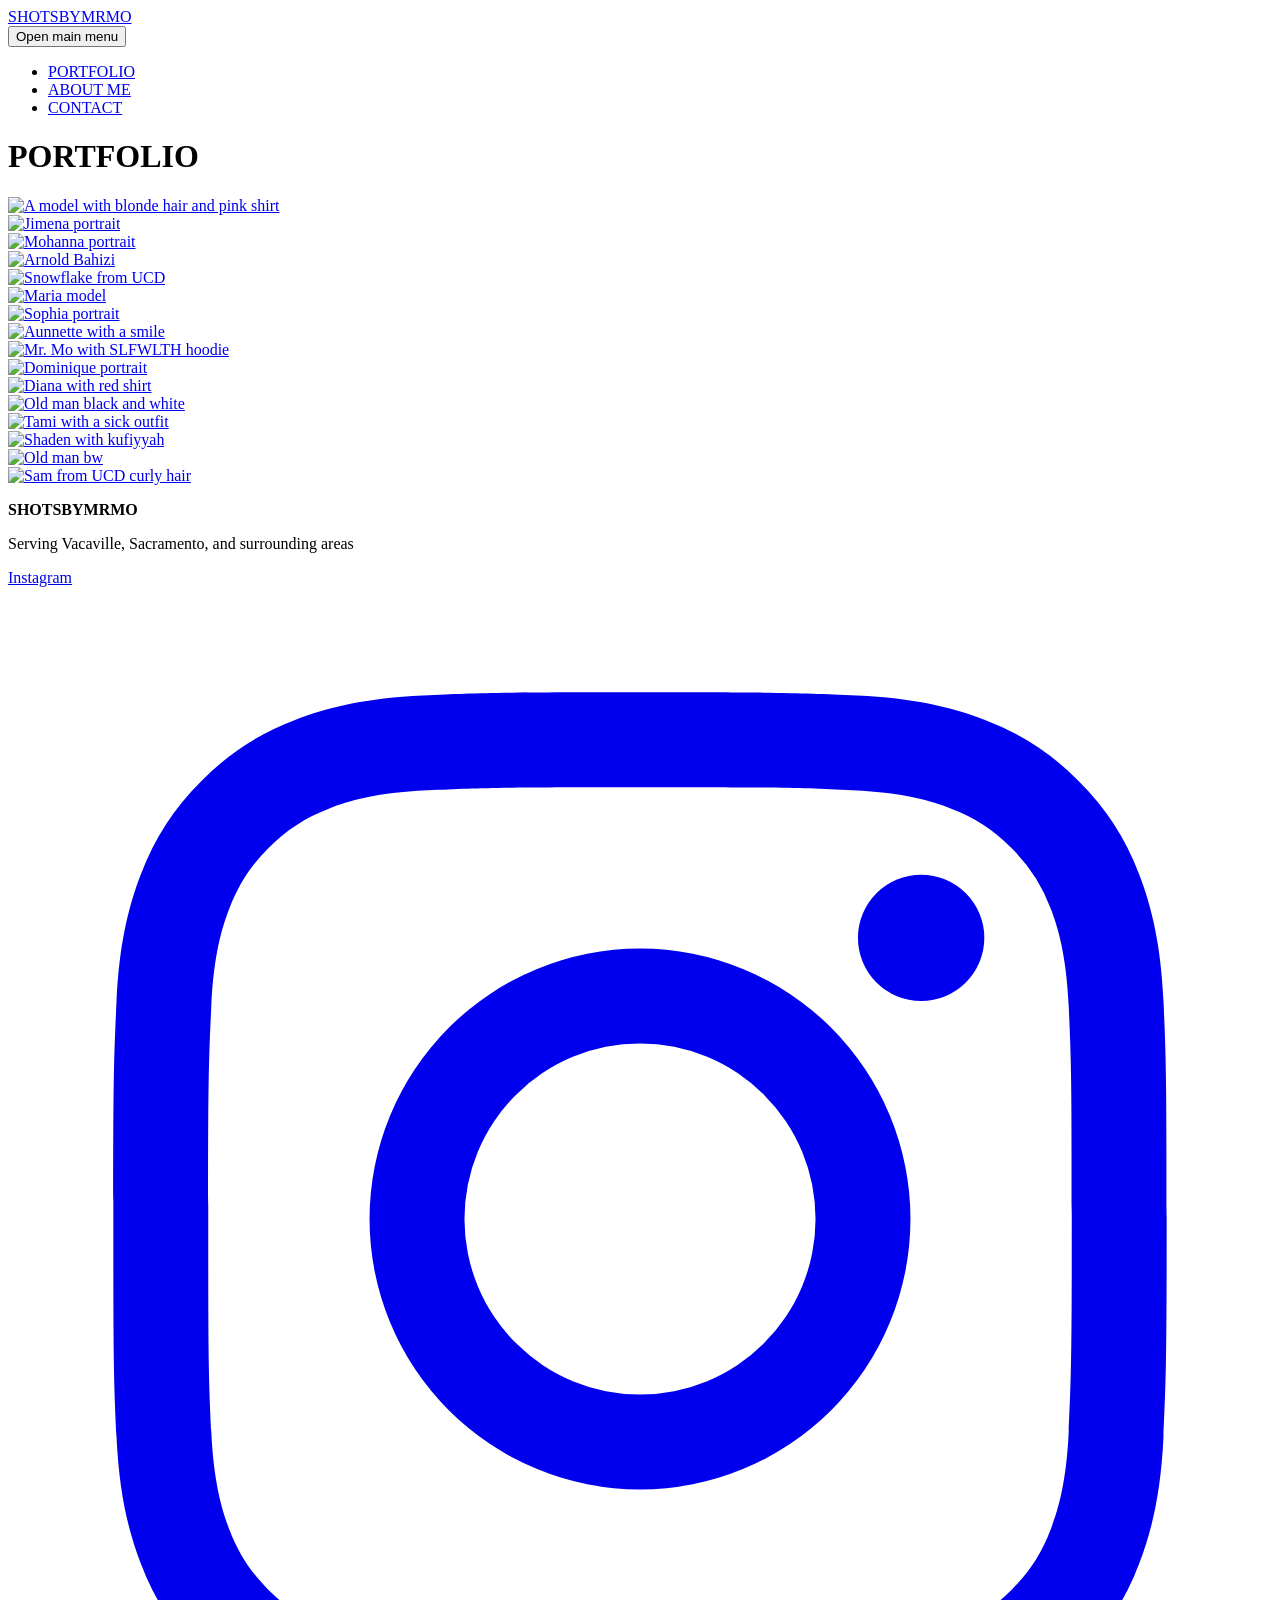
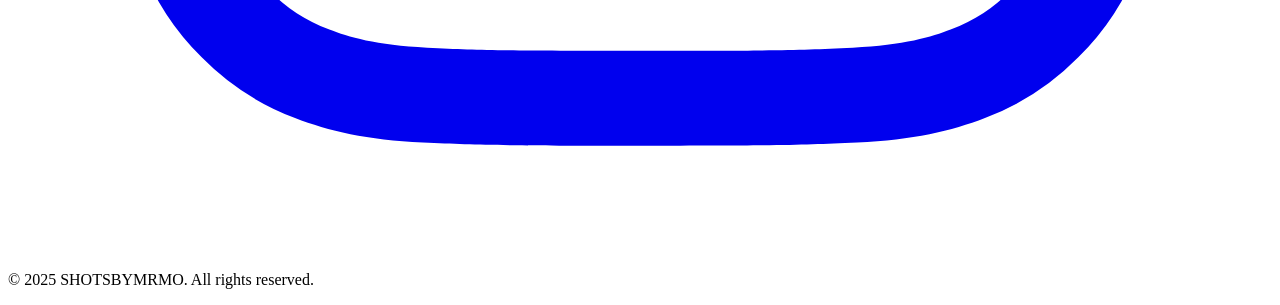
==== index.html @ 96ebd4d0 "Index.html" ====
<!DOCTYPE html>
<html lang="en" class="scroll-smooth">

<head>
  <meta charset="UTF-8" />
  <meta http-equiv="X-UA-Compatible" content="IE=edge" />
  <meta name="viewport" content="width=device-width, initial-scale=1.0" />
  <title>shotsbymrmo - Portfolio</title>
  <meta name="description"
    content="Welcome to shotsbymrmo - where every portrait tells a unique story. Specializing in capturing authentic moments and creating timeless portraits that reflect your true personality. Professional portrait photography services that turn ordinary moments into extraordinary memories.">
  <!-- Favicon -->
  <link rel="icon" type="image/x-icon" href="dist/assets/shotsbymrmo.icon" />
  <link rel="stylesheet" href="dist/output.css" />
  <link rel="stylesheet" href="styles.css" />
  <!-- Alpine.js -->
  <script defer src="https://cdn.jsdelivr.net/npm/alpinejs@3.x.x/dist/cdn.min.js"></script>
  <!-- Start - Fonts -->
  <link rel="preconnect" href="https://fonts.gstatic.com" crossorigin />
  <link rel="preconnect" href="https://fonts.googleapis.com" />
  <link href="https://fonts.googleapis.com/css2?family=Signika:wght@400;700&display=swap" rel="stylesheet">
  <!-- End - Fonts -->
  <!-- Start - Fancybox Scripts -->
  <script src="https://cdn.jsdelivr.net/npm/@fancyapps/ui@5.0/dist/fancybox/fancybox.umd.js"></script>
  <link rel="stylesheet" href="https://cdn.jsdelivr.net/npm/@fancyapps/ui@5.0/dist/fancybox/fancybox.css" />
  <script src="https://code.jquery.com/jquery-3.6.3.min.js"
    integrity="sha256-pvPw+upLPUjgMXY0G+8O0xUf+/Im1MZjXxxgOcBQBXU=" crossorigin="anonymous"></script>
  <!-- End - Fancybox Scripts -->
  <script src="https://cdn.tailwindcss.com"></script>
  <script>
    tailwind.config = {
      content: ["./dist/*.{html,js}"],
      theme: {
        extend:
                {
                  fontFamily: {
                    'nothingyoucoulddo': ['Nothing You Could Do', 'cursive'],
                    'signika': ['Signika', 'sans-serif'],
                  },
                },
      },
      plugins: [],
    }
  </script>
</head>

<body
  class="dark:bg-black bg-white h-screen text-black dark:text-white px-5 md:px-20 opacity-0 animate-fade-in transition duration-500">
  <!-- Navbar -->
  <header class="flex w-full overflow-hidden pt-10 pb-1">
    <!-- Navbar -->
    <nav id="nav" x-data="{ open: false }" role="navigation" class="w-full">
      <div class="container mx-auto flex flex-wrap items-center md:flex-no-wrap">
        <div class="mr-4 md:mr-8">
          <a href="index.html" class="text-2xl font-signika font-bold">SHOTSBYMRMO</a>
        </div>
        <div class="ml-auto md:hidden flex items-center justify-start">
          <button onclick="menuToggle()" @click="open = !open"
            class="tap-highlight-transparent text-black dark:text-white w-5 h-5 relative focus:outline-none"
            @click="open = !open">
            <span class="sr-only">Open main menu</span>
            <div class="block w-5 absolute left-1/2 top-1/2 transform -translate-x-1/2 -translate-y-1/2">
              <span aria-hidden="true"
                class="block absolute h-0.5 w-5 bg-current transform transition duration-500 ease-in-out"
                :class="{'rotate-45': open,' -translate-y-1.5': !open }"></span>
              <span aria-hidden="true"
                class="block absolute  h-0.5 w-5 bg-current   transform transition duration-500 ease-in-out"
                :class="{'opacity-0': open } "></span>
              <span aria-hidden="true"
                class="block absolute h-0.5 w-5 bg-current transform  transition duration-500 ease-in-out"
                :class="{'-rotate-45': open, ' translate-y-1.5': !open}"></span>
            </div>
          </button>
        </div>
        <div id="menu"
          class="w-full h-0 transition-all ease-out duration-500 md:transition-none md:w-auto md:flex-grow md:flex md:items-center">
          <ul id="ulMenu"
            class="flex flex-col duration-300 ease-out md:space-x-5 sm:transition-none mt-5 md:flex-row md:items-center md:ml-auto md:mt-0 md:pt-0 md:border-0">
            <li class="group transition duration-300">
              <a href="index.html" class="font-signika text-2xl tap-highlight-transparent">PORTFOLIO
                <span class="hidden md:block h-0.5 bg-black dark:bg-white"></span>
              </a>
            </li>
            <li class="group transition duration-300">
              <a href="dist/about_me.html" class="font-signika text-2xl tap-highlight-transparent">ABOUT ME
                <span
                  class="hidden md:block max-w-0 group-hover:max-w-full transition-all duration-500 h-0.5 bg-black dark:bg-white"></span>
              </a>
            </li>
            <li class="group transition duration-300">
              <a href="dist/contact.html" class="font-signika text-2xl tap-highlight-transparent">CONTACT
                <span
                  class="hidden md:block max-w-0 group-hover:max-w-full transition-all duration-500 h-0.5 bg-black dark:bg-white"></span>
              </a>
            </li>
          </ul>
        </div>
      </div>
    </nav>
  </header>
  <!-- Content -->
  <div class="container mx-auto">
    <h1 class="text-4xl pt-10 pb-8 font-bold">PORTFOLIO</h1>
    <section class="text-neutral-700">
      <div class="container w-full">
        <div class="flex flex-wrap w-full">
          <div class="flex w-full md:w-1/2 flex-wrap">
            <div class="w-full md:w-1/2 p-1">
              <div class="overflow-hidden h-full w-full">
                <a href="https://res.cloudinary.com/dkczotajt/image/upload/v1736894898/IMG_0069-Enhanced-NR_niltza.jpg"
                  data-fancybox="gallery">
                  <img alt="A model with blonde hair and pink shirt"
                    class="block h-full w-full object-cover object-center opacity-0 animate-fade-in transition duration-500 transform scale-100 hover:scale-110 "
                    src="https://res.cloudinary.com/dkczotajt/image/upload/v1736894898/IMG_0069-Enhanced-NR_niltza.jpg" />
                </a>
              </div>
            </div>
            <div class="w-full md:w-1/2 p-1">
              <div class="overflow-hidden h-full w-full">
                <a href="https://images.unsplash.com/photo-1736900226366-f41b2430e8ea?q=80&w=1587&auto=format&fit=crop&ixlib=rb-4.0.3&ixid=M3wxMjA3fDB8MHxwaG90by1wYWdlfHx8fGVufDB8fHx8fA%3D%3D"
                  data-fancybox="gallery">
                  <img alt="Jimena portrait"
                    class="block h-full w-full object-cover object-center opacity-0 animate-fade-in transition duration-500 transform scale-100 hover:scale-110"
                    src="https://images.unsplash.com/photo-1736900226366-f41b2430e8ea?q=80&w=1587&auto=format&fit=crop&ixlib=rb-4.0.3&ixid=M3wxMjA3fDB8MHxwaG90by1wYWdlfHx8fGVufDB8fHx8fA%3D%3D" />
                </a>
              </div>
            </div>
            <div class="w-full p-1">
              <div class="overflow-hidden h-full w-full">
                <a href="https://res.cloudinary.com/dkczotajt/image/upload/v1736894712/IMG_0059-Enhanced-NR_godjpp.jpg"
                  data-fancybox="gallery">
                  <img alt="Mohanna portrait"
                    class="block h-full w-full object-cover object-center opacity-0 animate-fade-in transition duration-500 transform scale-100 hover:scale-110"
                    src="https://res.cloudinary.com/dkczotajt/image/upload/v1736894712/IMG_0059-Enhanced-NR_godjpp.jpg" />
                </a>
              </div>
            </div>
          </div>
          <div class="flex w-full md:w-1/2 flex-wrap">
            <div class="w-full p-1">
              <div class="overflow-hidden h-full w-full">
                <a href="https://images.unsplash.com/photo-1736899554598-bc1767bd7e39?q=80&w=1470&auto=format&fit=crop&ixlib=rb-4.0.3&ixid=M3wxMjA3fDB8MHxwaG90by1wYWdlfHx8fGVufDB8fHx8fA%3D%3D"
                  data-fancybox="gallery">
                  <img alt="Arnold Bahizi"
                    class="block h-full w-full object-cover object-center opacity-0 animate-fade-in transition duration-500 transform scale-100 hover:scale-110"
                    src="https://images.unsplash.com/photo-1736899554598-bc1767bd7e39?q=80&w=1470&auto=format&fit=crop&ixlib=rb-4.0.3&ixid=M3wxMjA3fDB8MHxwaG90by1wYWdlfHx8fGVufDB8fHx8fA%3D%3D" />
                </a>
              </div>
            </div>
            <div class="w-full md:w-1/2 p-1">
              <div class="overflow-hidden h-full w-full">
                <a href="https://images.unsplash.com/photo-1736899087453-7d41270bd4e6?q=80&w=1587&auto=format&fit=crop&ixlib=rb-4.0.3&ixid=M3wxMjA3fDB8MHxwaG90by1wYWdlfHx8fGVufDB8fHx8fA%3D%3D"
                  data-fancybox="gallery">
                  <img alt="Snowflake from UCD"
                    class="block h-full w-full object-cover object-center opacity-0 animate-fade-in transition duration-500 transform scale-100 hover:scale-110"
                    src="https://images.unsplash.com/photo-1736899087453-7d41270bd4e6?q=80&w=1587&auto=format&fit=crop&ixlib=rb-4.0.3&ixid=M3wxMjA3fDB8MHxwaG90by1wYWdlfHx8fGVufDB8fHx8fA%3D%3D" />
                </a>
              </div>
            </div>
            <div class="w-full md:w-1/2 p-1">
              <div class="overflow-hidden h-full w-full">
                <a href="https://images.unsplash.com/photo-1736899709255-2fdb40825f09?q=80&w=1587&auto=format&fit=crop&ixlib=rb-4.0.3&ixid=M3wxMjA3fDB8MHxwaG90by1wYWdlfHx8fGVufDB8fHx8fA%3D%3D"
                  data-fancybox="gallery">
                  <img alt="Maria model"
                    class="block h-full w-full object-cover object-center opacity-0 animate-fade-in transition duration-500 transform scale-100 hover:scale-110"
                    src="https://images.unsplash.com/photo-1736899709255-2fdb40825f09?q=80&w=1587&auto=format&fit=crop&ixlib=rb-4.0.3&ixid=M3wxMjA3fDB8MHxwaG90by1wYWdlfHx8fGVufDB8fHx8fA%3D%3D" />
                </a>
              </div>
            </div>
            <div class="w-full md:w-1/2 p-1">
              <div class="overflow-hidden h-full w-full">
                <a href="https://images.unsplash.com/photo-1736899801606-17d410ca7da1?q=80&w=1587&auto=format&fit=crop&ixlib=rb-4.0.3&ixid=M3wxMjA3fDB8MHxwaG90by1wYWdlfHx8fGVufDB8fHx8fA%3D%3D"
                  data-fancybox="gallery">
                  <img alt="Sophia portrait"
                    class="block h-full w-full object-cover object-center opacity-0 animate-fade-in transition duration-500 transform scale-100 hover:scale-110"
                    src="https://images.unsplash.com/photo-1736899801606-17d410ca7da1?q=80&w=1587&auto=format&fit=crop&ixlib=rb-4.0.3&ixid=M3wxMjA3fDB8MHxwaG90by1wYWdlfHx8fGVufDB8fHx8fA%3D%3D" />
                </a>
              </div>
            </div>
            <div class="w-full md:w-1/2 p-1">
              <div class="overflow-hidden h-full w-full">
                <a href="https://images.unsplash.com/photo-1736899873616-4c12530b2b50?q=80&w=1587&auto=format&fit=crop&ixlib=rb-4.0.3&ixid=M3wxMjA3fDB8MHxwaG90by1wYWdlfHx8fGVufDB8fHx8fA%3D%3D"
                  data-fancybox="gallery">
                  <img alt="Aunnette with a smile"
                    class="block h-full w-full object-cover object-center opacity-0 animate-fade-in transition duration-500 transform scale-100 hover:scale-110"
                    src="https://images.unsplash.com/photo-1736899873616-4c12530b2b50?q=80&w=1587&auto=format&fit=crop&ixlib=rb-4.0.3&ixid=M3wxMjA3fDB8MHxwaG90by1wYWdlfHx8fGVufDB8fHx8fA%3D%3D" />
                </a>
              </div>
            </div>
          </div>

          <div class="flex w-full md:w-1/2 flex-wrap">
            <div class="w-full p-1">
              <div class="overflow-hidden h-full w-full">
                <a href="https://res.cloudinary.com/dkczotajt/image/upload/v1736900984/IMG_0037-2-Enhanced-NR_uxf8b4.jpg"
                  data-fancybox="gallery">
                  <img alt="Mr. Mo with SLFWLTH hoodie"
                    class="block h-full w-full object-cover object-center opacity-0 animate-fade-in transition duration-500 transform scale-100 hover:scale-110"
                    src="https://res.cloudinary.com/dkczotajt/image/upload/v1736900984/IMG_0037-2-Enhanced-NR_uxf8b4.jpg" />
                </a>
              </div>
            </div>
            <div class="w-full md:w-1/2 p-1">
              <div class="overflow-hidden h-full w-full">
                <a href="https://images.unsplash.com/photo-1736899910918-15e931666fb1?q=80&w=1587&auto=format&fit=crop&ixlib=rb-4.0.3&ixid=M3wxMjA3fDB8MHxwaG90by1wYWdlfHx8fGVufDB8fHx8fA%3D%3D"
                  data-fancybox="gallery">
                  <img alt="Dominique portrait"
                    class="block h-full w-full object-cover object-center opacity-0 animate-fade-in transition duration-500 transform scale-100 hover:scale-110"
                    src="https://images.unsplash.com/photo-1736899910918-15e931666fb1?q=80&w=1587&auto=format&fit=crop&ixlib=rb-4.0.3&ixid=M3wxMjA3fDB8MHxwaG90by1wYWdlfHx8fGVufDB8fHx8fA%3D%3D" />
                </a>
              </div>
            </div>
            <div class="w-full md:w-1/2 p-1">
              <div class="overflow-hidden h-full w-full">
                <a href="https://images.unsplash.com/photo-1736899882779-32fc9bd22510?q=80&w=1587&auto=format&fit=crop&ixlib=rb-4.0.3&ixid=M3wxMjA3fDB8MHxwaG90by1wYWdlfHx8fGVufDB8fHx8fA%3D%3D"  
                  data-fancybox="gallery">
                  <img alt="Diana with red shirt"
                    class="block h-full w-full object-cover object-center opacity-0 animate-fade-in transition duration-500 transform scale-100 hover:scale-110"
                    src="https://images.unsplash.com/photo-1736899882779-32fc9bd22510?q=80&w=1587&auto=format&fit=crop&ixlib=rb-4.0.3&ixid=M3wxMjA3fDB8MHxwaG90by1wYWdlfHx8fGVufDB8fHx8fA%3D%3D" />
                </a>
              </div>
            </div>
            <div class="w-full md:w-1/2 p-1">
              <div class="overflow-hidden h-full w-full">
                <a href="https://res.cloudinary.com/dkczotajt/image/upload/v1736900685/IMG_0061-Enhanced-NR_bpy7xp.jpg"
                  data-fancybox="gallery">
                  <img alt="Old man black and white"
                    class="block h-full w-full object-cover object-center opacity-0 animate-fade-in transition duration-500 transform scale-100 hover:scale-110"
                    src="https://res.cloudinary.com/dkczotajt/image/upload/v1736900685/IMG_0061-Enhanced-NR_bpy7xp.jpg" />
                </a>
              </div>
            </div>
            <div class="w-full md:w-1/2 p-1">
              <div class="overflow-hidden h-full w-full">
                <a href="https://images.unsplash.com/photo-1736904712465-a212c930a0af?w=500&auto=format&fit=crop&q=60&ixlib=rb-4.0.3&ixid=M3wxMjA3fDB8MHxwcm9maWxlLXBhZ2V8MXx8fGVufDB8fHx8fA%3D%3D"
                  data-fancybox="gallery">
                  <img alt="Tami with a sick outfit"
                    class="block h-full w-full object-cover object-center opacity-0 animate-fade-in transition duration-500 transform scale-100 hover:scale-110"
                    src="https://images.unsplash.com/photo-1736904712465-a212c930a0af?w=500&auto=format&fit=crop&q=60&ixlib=rb-4.0.3&ixid=M3wxMjA3fDB8MHxwcm9maWxlLXBhZ2V8MXx8fGVufDB8fHx8fA%3D%3D" />
                </a>
              </div>
            </div>
          </div>
          <div class="flex w-full md:w-1/2 flex-wrap">
            <div class="w-full md:w-1/2 p-1">
              <div class="overflow-hidden h-full w-full">
                <a href="https://images.unsplash.com/photo-1736899892543-fcd4e9663af3?q=80&w=1587&auto=format&fit=crop&ixlib=rb-4.0.3&ixid=M3wxMjA3fDB8MHxwaG90by1wYWdlfHx8fGVufDB8fHx8fA%3D%3D"
                  data-fancybox="gallery">
                  <img alt="Shaden with kufiyyah"
                    class="block h-full w-full object-cover object-center opacity-0 animate-fade-in transition duration-500 transform scale-100 hover:scale-110"
                    src="https://images.unsplash.com/photo-1736899892543-fcd4e9663af3?q=80&w=1587&auto=format&fit=crop&ixlib=rb-4.0.3&ixid=M3wxMjA3fDB8MHxwaG90by1wYWdlfHx8fGVufDB8fHx8fA%3D%3D" />
                </a>
              </div>
            </div>
            <div class="w-full md:w-1/2 p-1">
              <div class="overflow-hidden h-full w-full">
                <a href="https://res.cloudinary.com/dkczotajt/image/upload/v1736900442/IMG_0041-Enhanced-NR-3_xksfhj.jpg"
                  data-fancybox="gallery">
                  <img alt="Old man bw"
                    class="block h-full w-full object-cover object-center opacity-0 animate-fade-in transition duration-500 transform scale-100 hover:scale-110"
                    src="https://res.cloudinary.com/dkczotajt/image/upload/v1736900442/IMG_0041-Enhanced-NR-3_xksfhj.jpg" />
                </a>
              </div>
            </div>
            <div class="w-full p-1">
              <div class="overflow-hidden h-full w-full">
                <a href="https://images.unsplash.com/photo-1736904583047-dbb93a538bb4?w=500&auto=format&fit=crop&q=60&ixlib=rb-4.0.3&ixid=M3wxMjA3fDB8MHxwcm9maWxlLXBhZ2V8MXx8fGVufDB8fHx8fA%3D%3D"
                  data-fancybox="gallery">
                  <img 
                    alt="Sam from UCD curly hair"
                    class="block h-full w-full object-cover object-center opacity-0 animate-fade-in transition duration-500 transform scale-100 hover:scale-110"
                    src="https://images.unsplash.com/photo-1736904583047-dbb93a538bb4?w=500&auto=format&fit=crop&q=60&ixlib=rb-4.0.3&ixid=M3wxMjA3fDB8MHxwcm9maWxlLXBhZ2V8MXx8fGVufDB8fHx8fA%3D%3D" />
                </a>
              </div>
            </div>
          </div>
        </div>
      </div>
    </section>
  </div>
  <!-- Footer -->
  <footer>
    <div class="max-w-screen-xl py-16 mx-auto">
      <div class="grid grid-cols-1 gap-8 text-center mx-auto">
        <div>
          <p class="font-signika"><b>SHOTSBYMRMO</b></p>
          <p class="mt-4 text-sm text-gray-600 dark:text-gray-300">
            Serving Vacaville, Sacramento, and surrounding areas
          </p>
          <div class="flex mx-auto">
            <div class="mx-auto space-x-6 flex mt-8 text-gray-600 dark:text-gray-300">
              <a class="transition duration-300 hover:opacity-75" href="https://www.instagram.com/shotsbymrmo?utm_source=ig_web_button_share_sheet&igsh=ZDNlZDc0MzIxNw==" target="_blank"
                rel="noreferrer">
                <span class="sr-only"> Instagram </span>
                <svg class="w-6 h-6" fill="currentColor" viewBox="0 0 24 24" aria-hidden="true">
                  <path fillRule="evenodd"
                    d="M12.315 2c2.43 0 2.784.013 3.808.06 1.064.049 1.791.218 2.427.465a4.902 4.902 0 011.772 1.153 4.902 4.902 0 011.153 1.772c.247.636.416 1.363.465 2.427.048 1.067.06 1.407.06 4.123v.08c0 2.643-.012 2.987-.06 4.043-.049 1.064-.218 1.791-.465 2.427a4.902 4.902 0 01-1.153 1.772 4.902 4.902 0 01-1.772 1.153c-.636.247-1.363.416-2.427.465-1.067.048-1.407.06-4.123.06h-.08c-2.643 0-2.987-.012-4.043-.06-1.064-.049-1.791-.218-2.427-.465a4.902 4.902 0 01-1.772-1.153 4.902 4.902 0 01-1.153-1.772c-.247-.636-.416-1.363-.465-2.427-.047-1.024-.06-1.379-.06-3.808v-.63c0-2.43.013-2.784.06-3.808.049-1.064.218-1.791.465-2.427a4.902 4.902 0 011.153-1.772A4.902 4.902 0 015.45 2.525c.636-.247 1.363-.416 2.427-.465C8.901 2.013 9.256 2 11.685 2h.63zm-.081 1.802h-.468c-2.456 0-2.784.011-3.807.058-.975.045-1.504.207-1.857.344-.467.182-.8.398-1.15.748-.35.35-.566.683-.748 1.15-.137.353-.3.882-.344 1.857-.047 1.023-.058 1.351-.058 3.807v.468c0 2.456.011 2.784.058 3.807.045.975.207 1.504.344 1.857.182.466.399.8.748 1.15.35.35.683.566 1.15.748.353.137.882.3 1.857.344 1.054.048 1.37.058 4.041.058h.08c2.597 0 2.917-.01 3.96-.058.976-.045 1.505-.207 1.858-.344.466-.182.8-.398 1.15-.748.35-.35.566-.683.748-1.15.137-.353.3-.882.344-1.857.048-1.055.058-1.37.058-4.041v-.08c0-2.597-.01-2.917-.058-3.96-.045-.976-.207-1.505-.344-1.858a3.097 3.097 0 00-.748-1.15 3.098 3.098 0 00-1.15-.748c-.353-.137-.882-.3-1.857-.344-1.023-.047-1.351-.058-3.807-.058zM12 6.865a5.135 5.135 0 110 10.27 5.135 5.135 0 010-10.27zm0 1.802a3.333 3.333 0 100 6.666 3.333 3.333 0 000-6.666zm5.338-3.205a1.2 1.2 0 110 2.4 1.2 1.2 0 010-2.4z"
                    clipRule="evenodd" />
                </svg>
              </a>
            </div>
          </div>
        </div>
      </div>
      <p class="mt-8 text-xs text-gray-600 dark:text-gray-300 text-center">
        © 2025 SHOTSBYMRMO. All rights reserved.
      </p>
    </div>
  </footer>
  <script src="fade_in.js"></script>
  <script src="menu.js"></script>
</body>

</html>
  <!-- Script for the LightBox -->
  <script>
    Fancybox.bind("[data-fancybox]", {});
  </script>
  <script src="dist/fade_in.js"></script>
  <script src="dist/menu.js"></script>
</body>

</html>
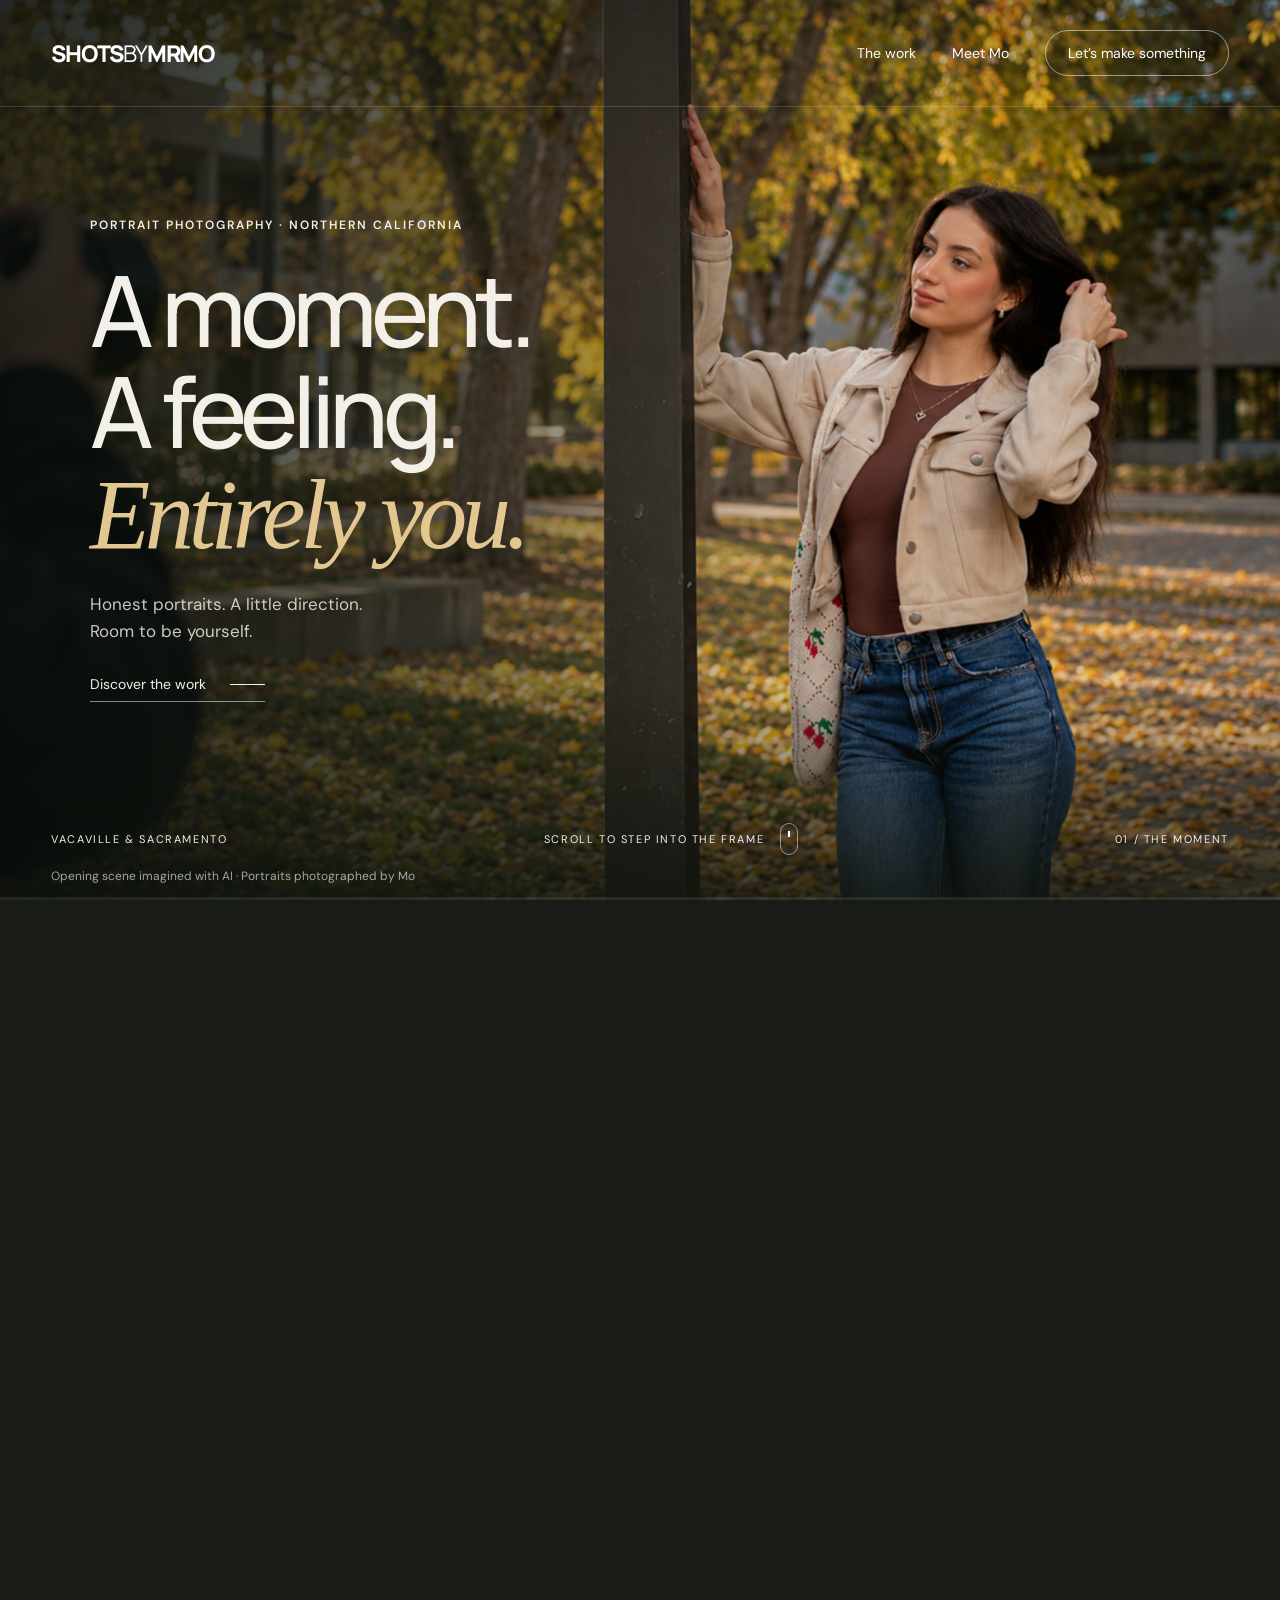
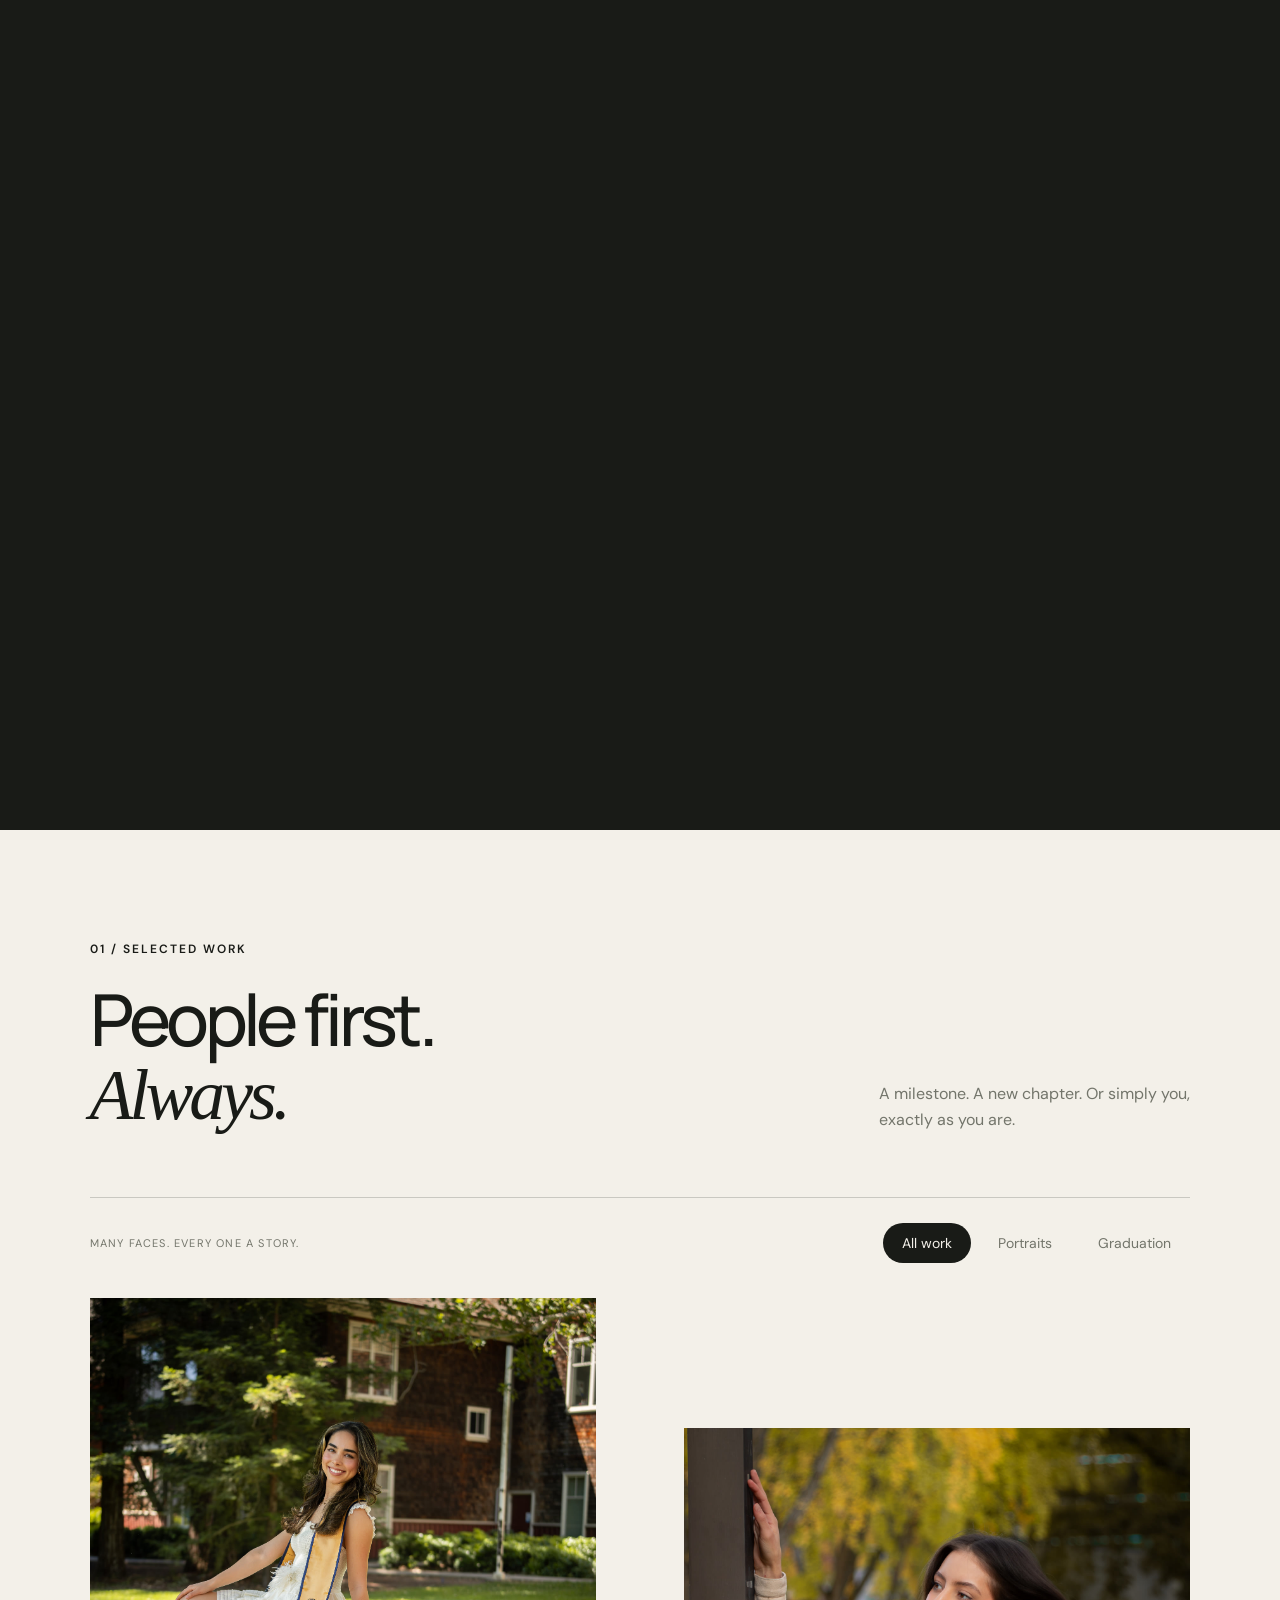
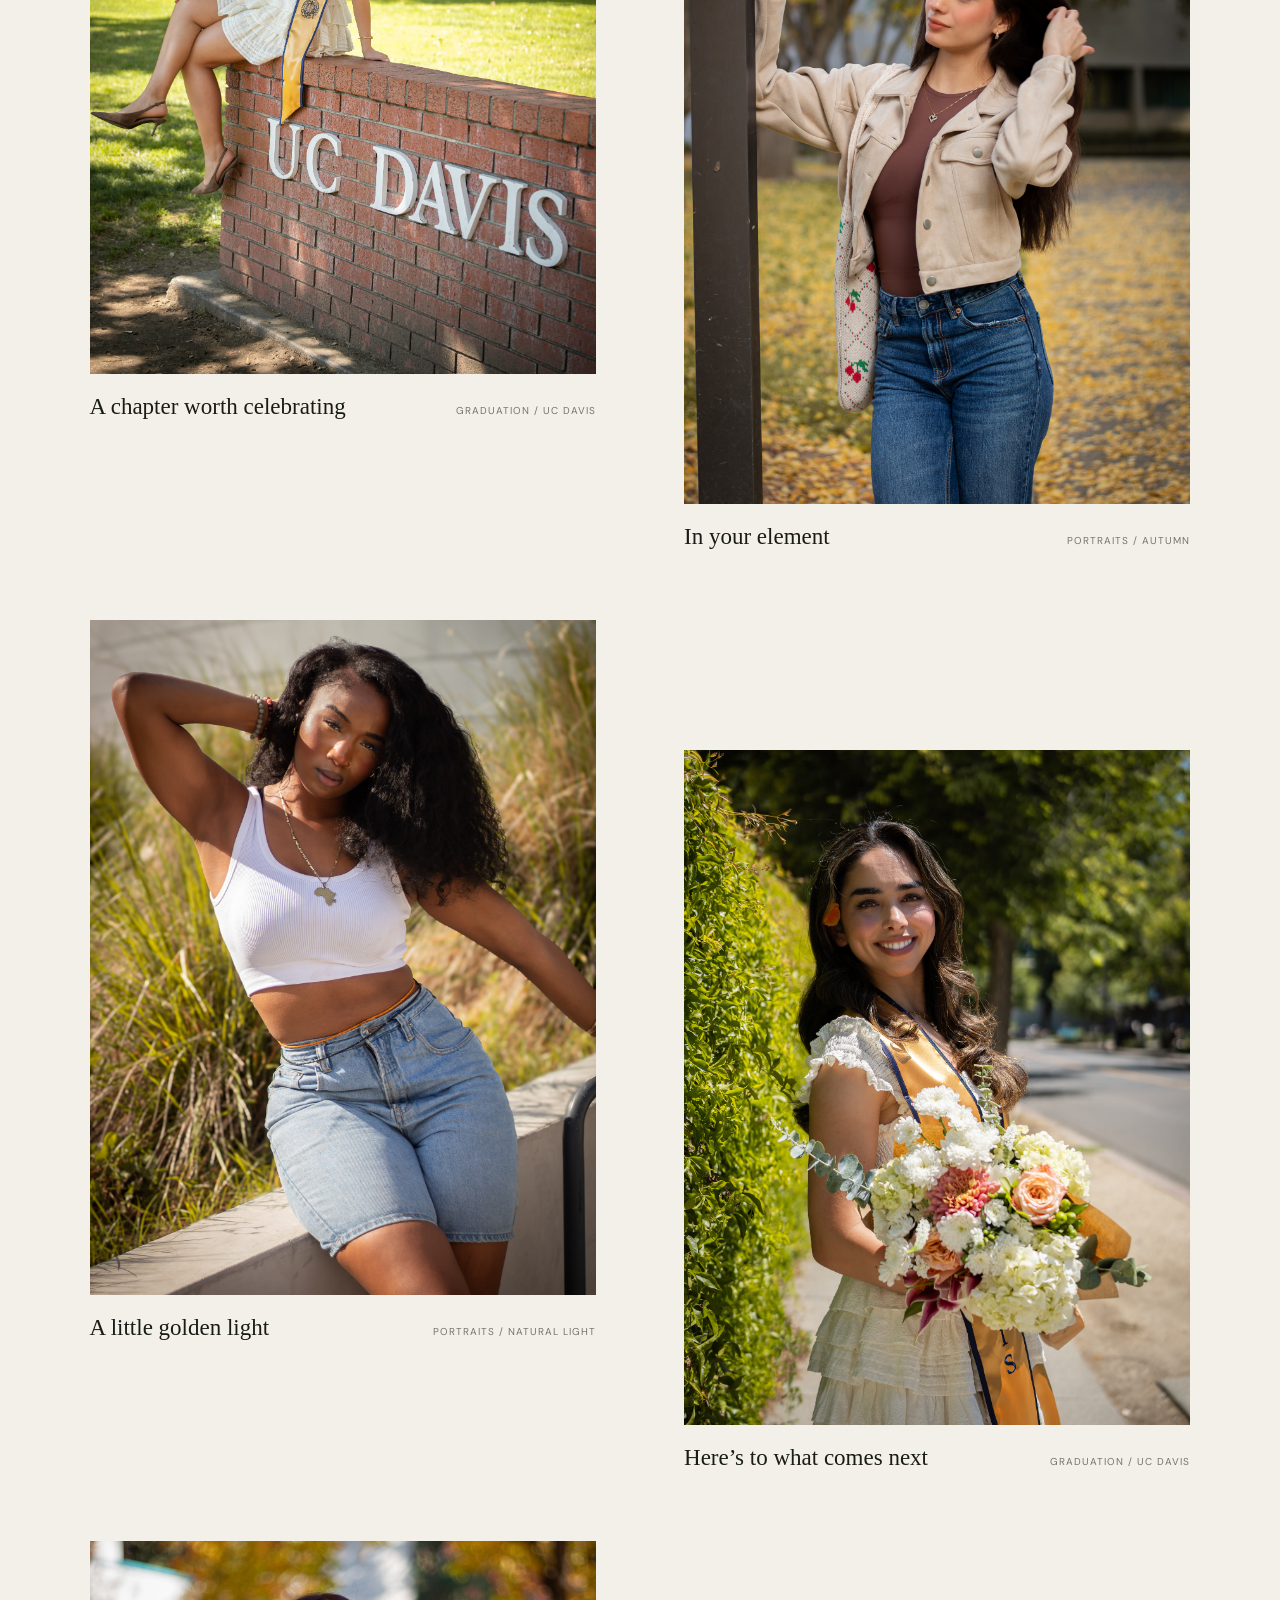
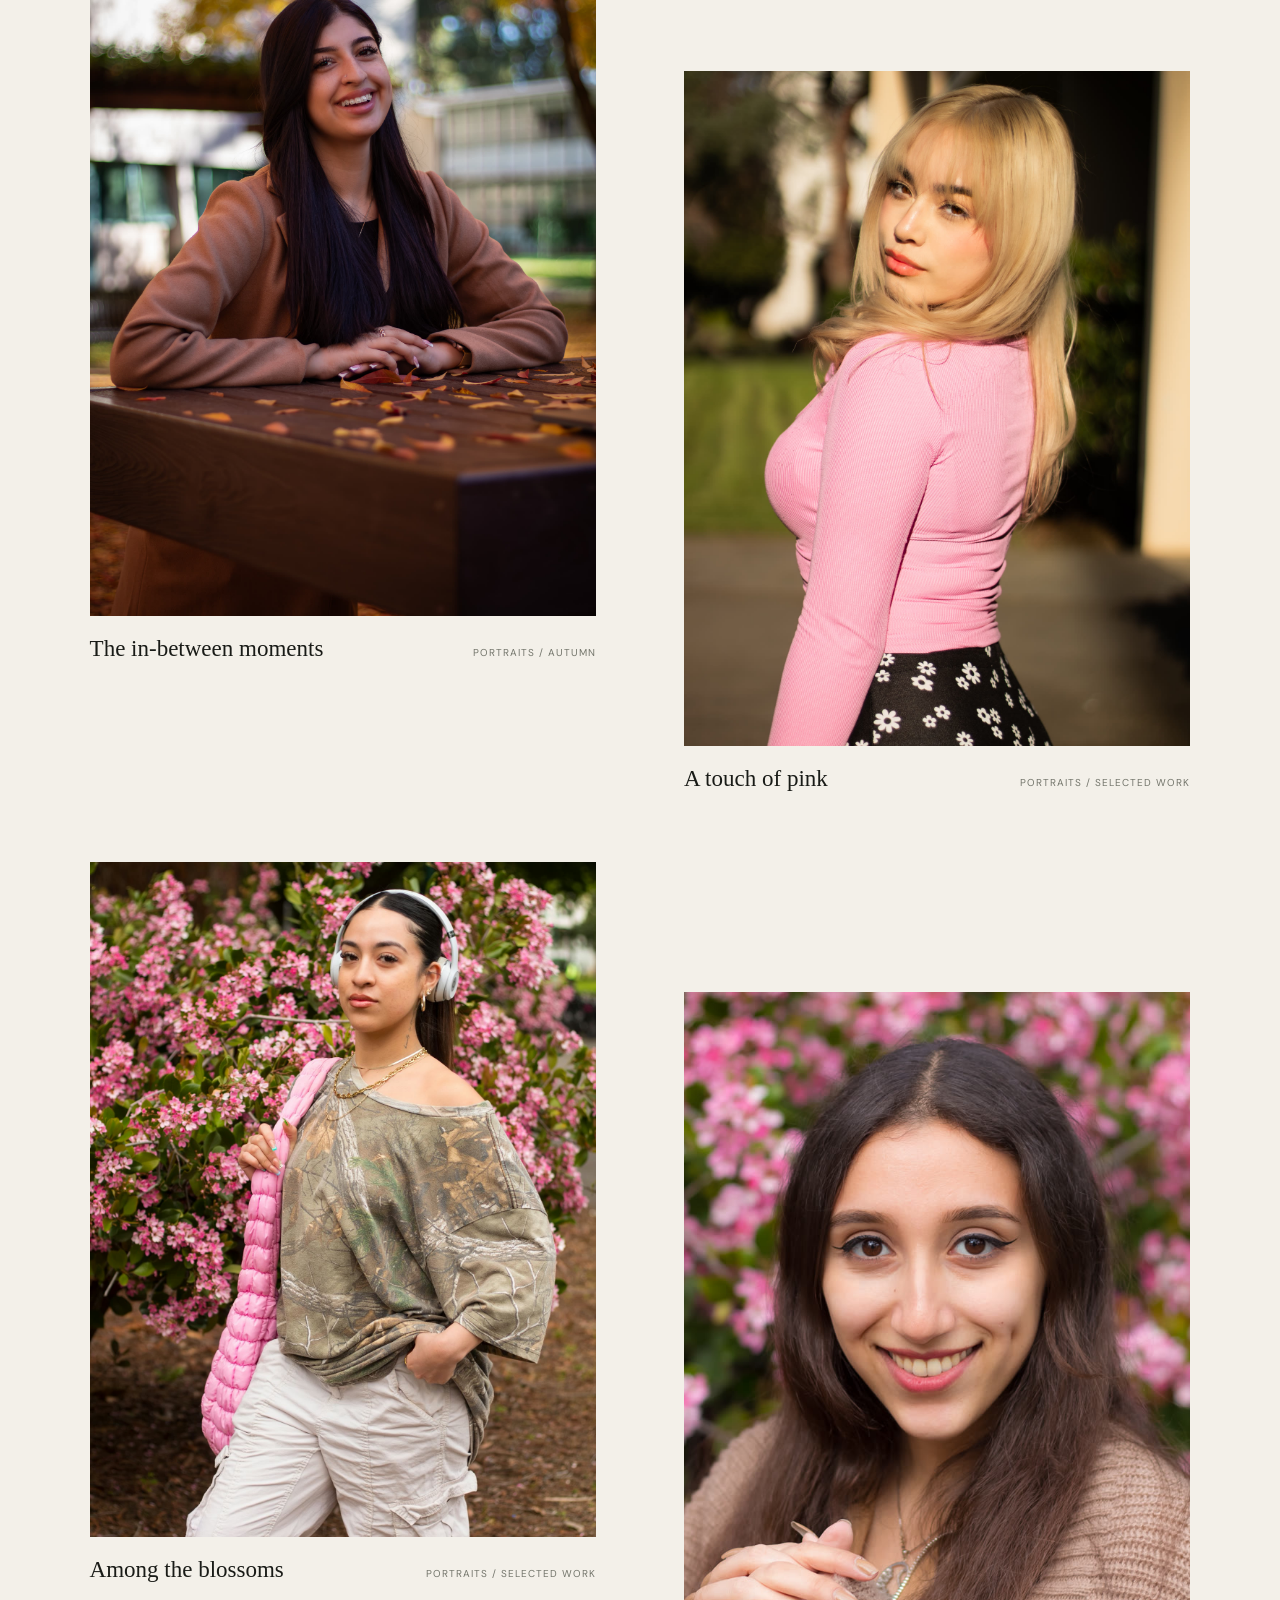
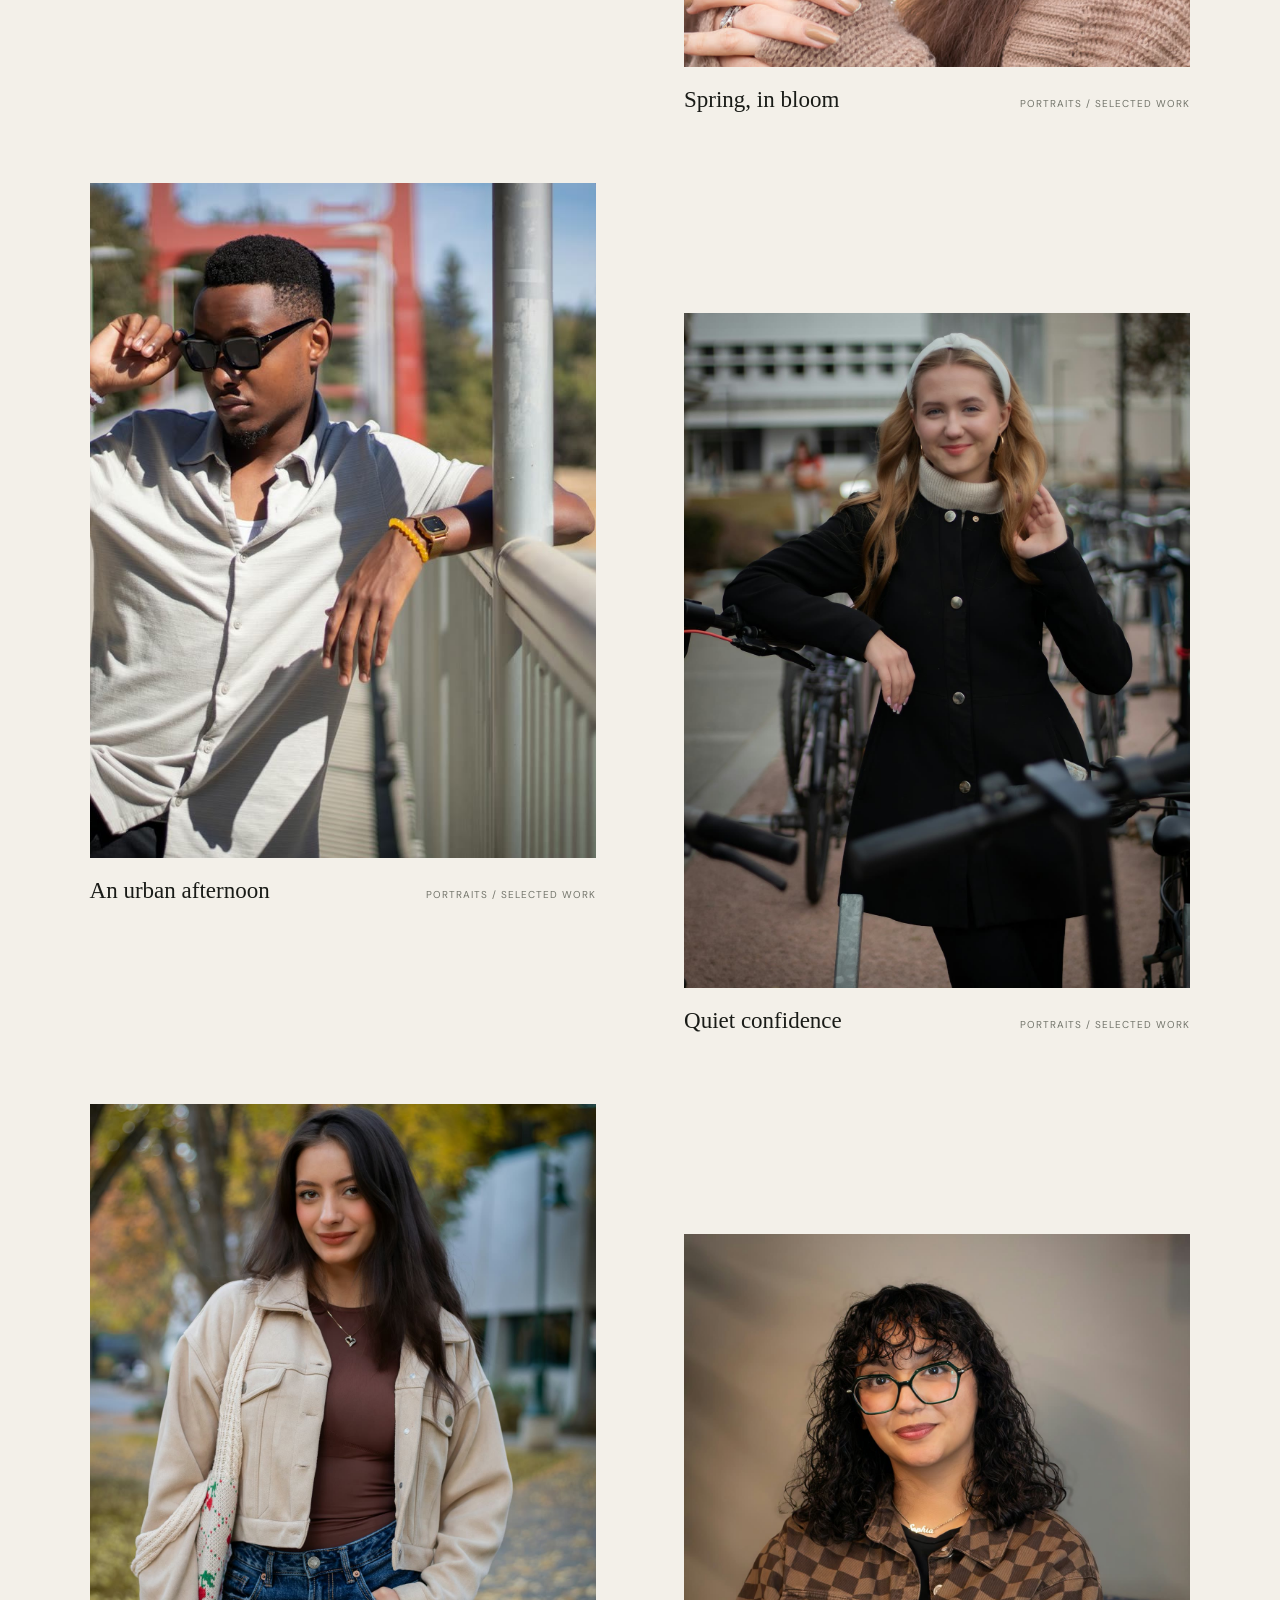
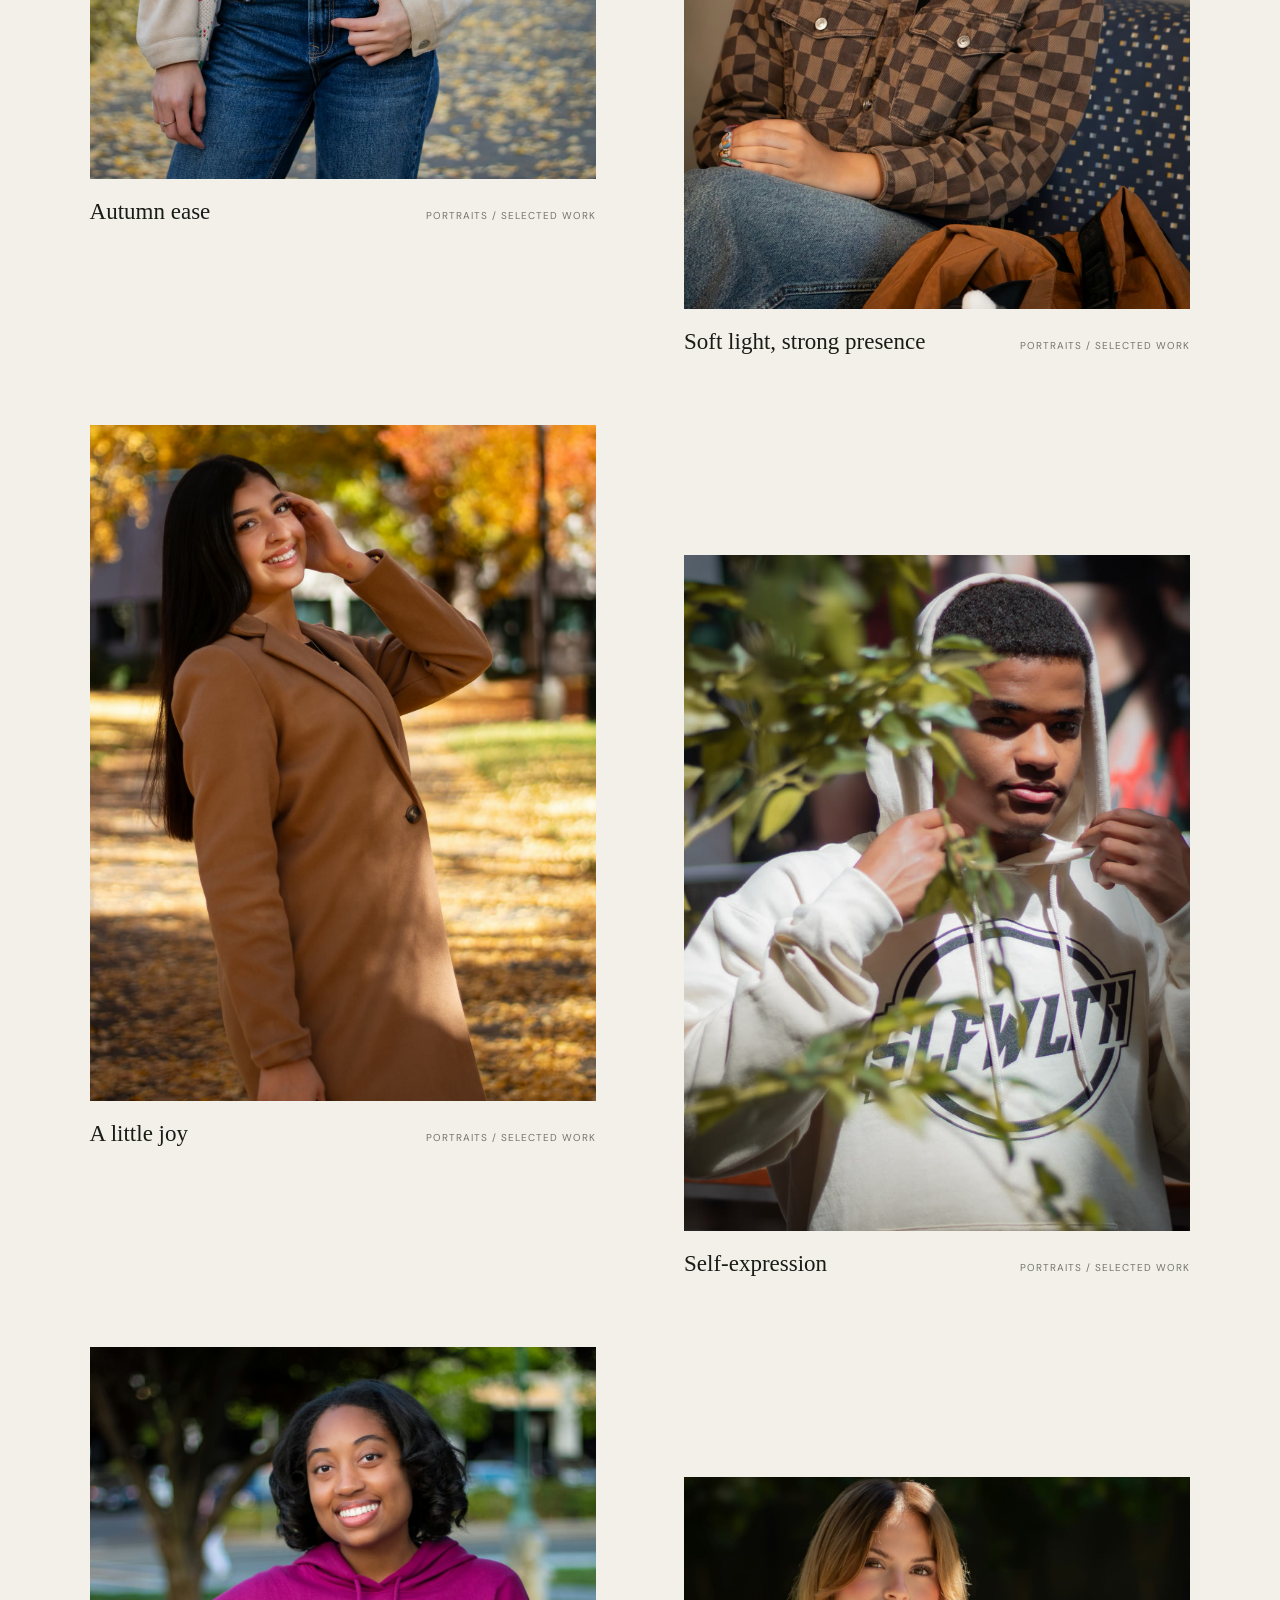
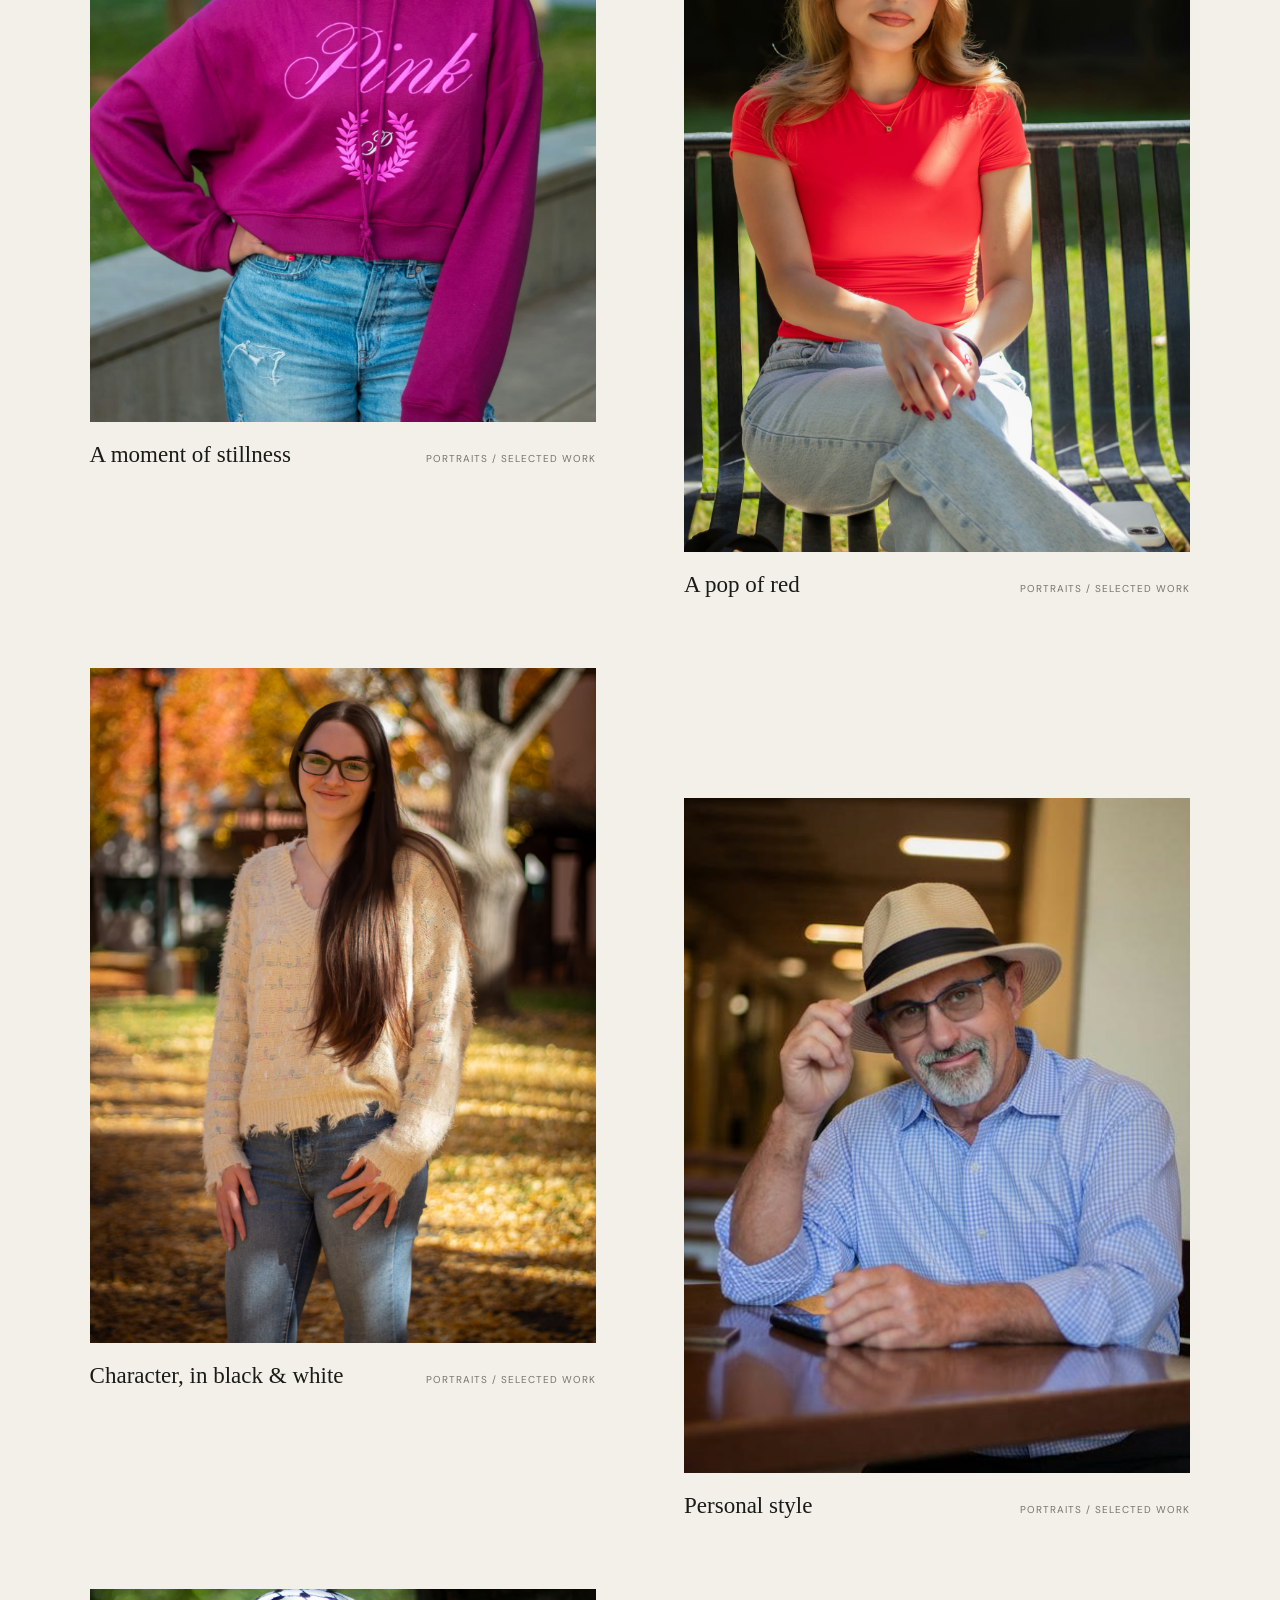
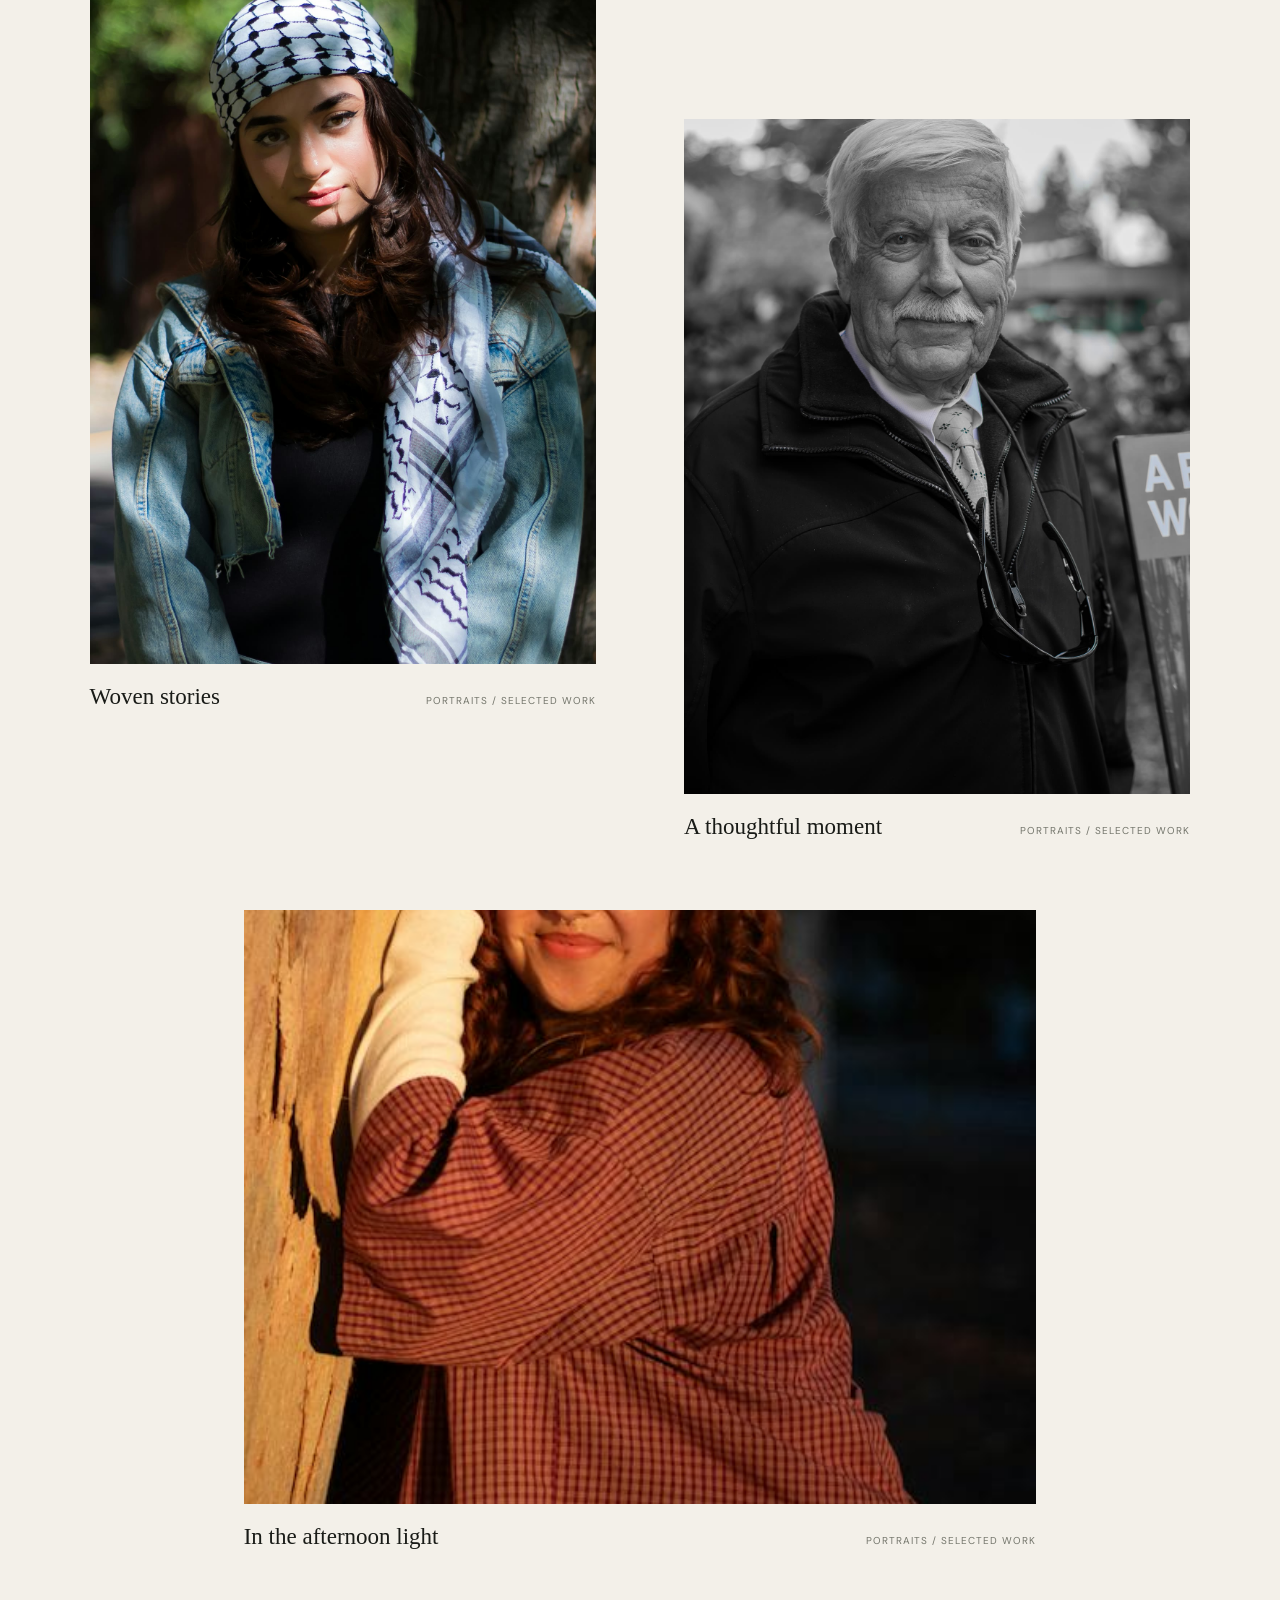
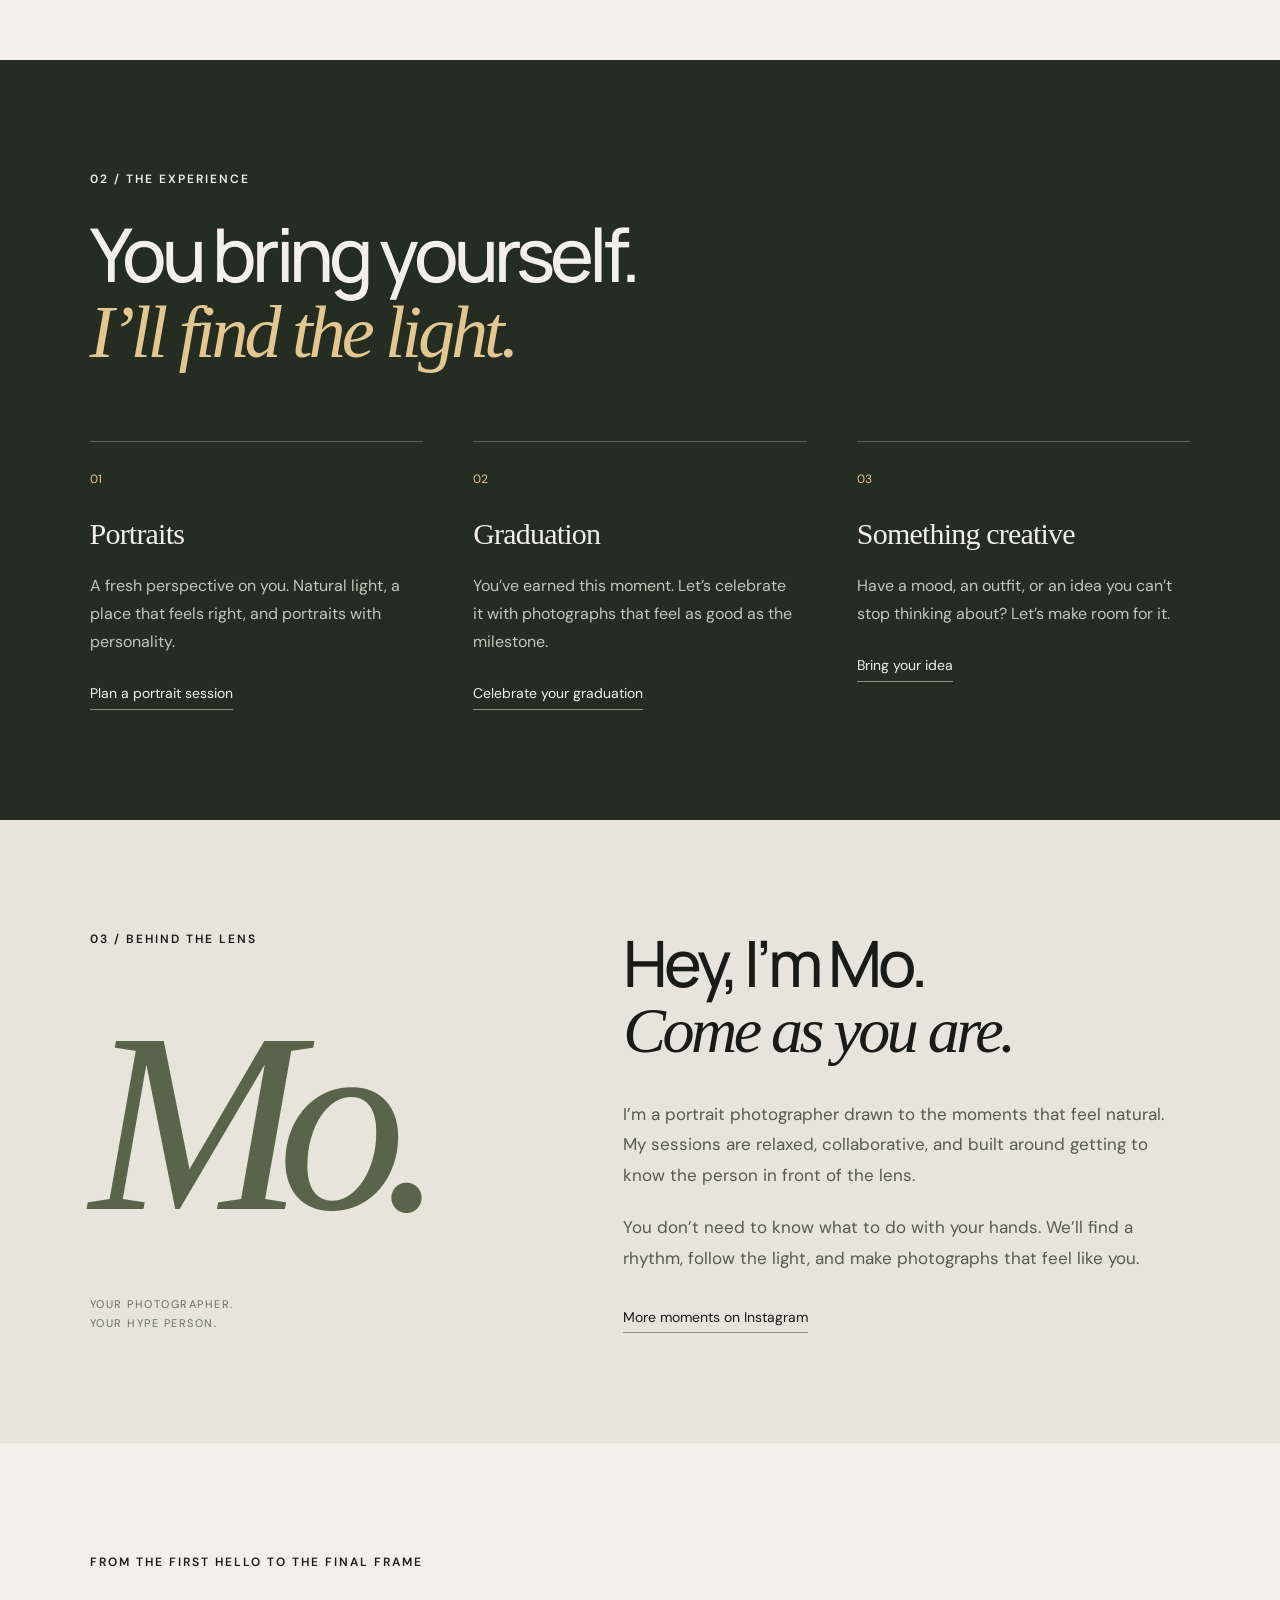
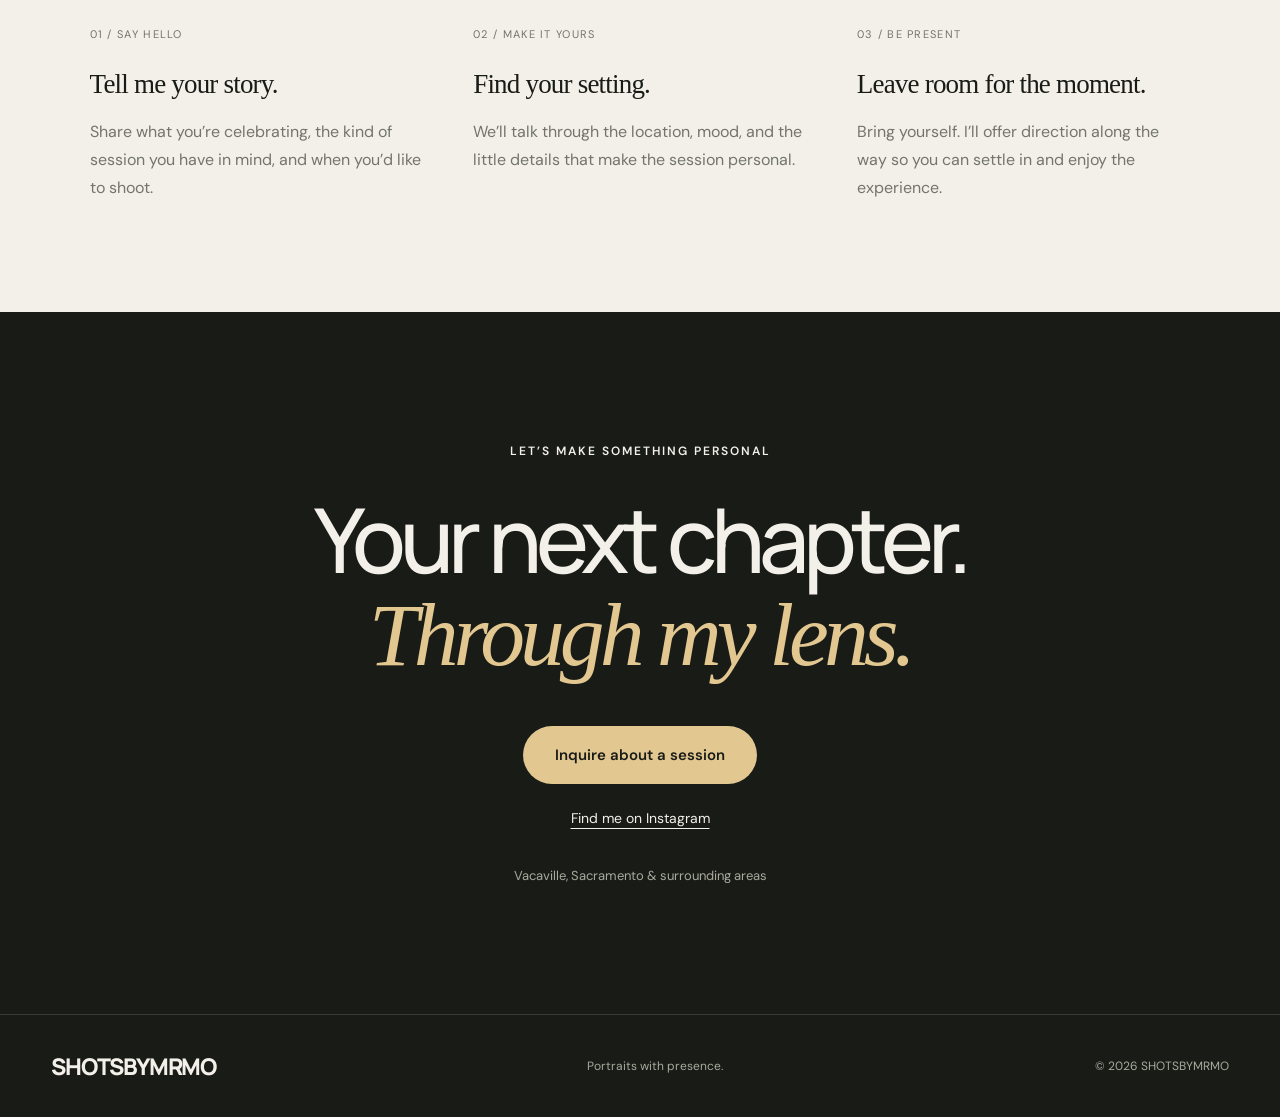
==== commit 12428fcf: "Redesign photography portfolio with cinematic opening and full gallery" ====
--- a/index.html
+++ b/index.html
@@ -1,322 +1,11 @@
-<!DOCTYPE html>
-<html lang="en" class="scroll-smooth">
-
-<head>
-  <meta charset="UTF-8" />
-  <meta http-equiv="X-UA-Compatible" content="IE=edge" />
-  <meta name="viewport" content="width=device-width, initial-scale=1.0" />
-  <title>shotsbymrmo - Portfolio</title>
-  <meta name="description"
-    content="Welcome to shotsbymrmo - where every portrait tells a unique story. Specializing in capturing authentic moments and creating timeless portraits that reflect your true personality. Professional portrait photography services that turn ordinary moments into extraordinary memories.">
-  <!-- Favicon -->
-  <link rel="icon" type="image/x-icon" href="dist/assets/shotsbymrmo.icon" />
-  <link rel="stylesheet" href="dist/output.css" />
-  <link rel="stylesheet" href="styles.css" />
-  <!-- Alpine.js -->
-  <script defer src="https://cdn.jsdelivr.net/npm/alpinejs@3.x.x/dist/cdn.min.js"></script>
-  <!-- Start - Fonts -->
-  <link rel="preconnect" href="https://fonts.gstatic.com" crossorigin />
-  <link rel="preconnect" href="https://fonts.googleapis.com" />
-  <link href="https://fonts.googleapis.com/css2?family=Signika:wght@400;700&display=swap" rel="stylesheet">
-  <!-- End - Fonts -->
-  <!-- Start - Fancybox Scripts -->
-  <script src="https://cdn.jsdelivr.net/npm/@fancyapps/ui@5.0/dist/fancybox/fancybox.umd.js"></script>
-  <link rel="stylesheet" href="https://cdn.jsdelivr.net/npm/@fancyapps/ui@5.0/dist/fancybox/fancybox.css" />
-  <script src="https://code.jquery.com/jquery-3.6.3.min.js"
-    integrity="sha256-pvPw+upLPUjgMXY0G+8O0xUf+/Im1MZjXxxgOcBQBXU=" crossorigin="anonymous"></script>
-  <!-- End - Fancybox Scripts -->
-  <script src="https://cdn.tailwindcss.com"></script>
-  <script>
-    tailwind.config = {
-      content: ["./dist/*.{html,js}"],
-      theme: {
-        extend:
-                {
-                  fontFamily: {
-                    'nothingyoucoulddo': ['Nothing You Could Do', 'cursive'],
-                    'signika': ['Signika', 'sans-serif'],
-                  },
-                },
-      },
-      plugins: [],
-    }
-  </script>
-</head>
-
-<body
-  class="dark:bg-black bg-white h-screen text-black dark:text-white px-5 md:px-20 opacity-0 animate-fade-in transition duration-500">
-  <!-- Navbar -->
-  <header class="flex w-full overflow-hidden pt-10 pb-1">
-    <!-- Navbar -->
-    <nav id="nav" x-data="{ open: false }" role="navigation" class="w-full">
-      <div class="container mx-auto flex flex-wrap items-center md:flex-no-wrap">
-        <div class="mr-4 md:mr-8">
-          <a href="index.html" class="text-2xl font-signika font-bold">SHOTSBYMRMO</a>
-        </div>
-        <div class="ml-auto md:hidden flex items-center justify-start">
-          <button onclick="menuToggle()" @click="open = !open"
-            class="tap-highlight-transparent text-black dark:text-white w-5 h-5 relative focus:outline-none"
-            @click="open = !open">
-            <span class="sr-only">Open main menu</span>
-            <div class="block w-5 absolute left-1/2 top-1/2 transform -translate-x-1/2 -translate-y-1/2">
-              <span aria-hidden="true"
-                class="block absolute h-0.5 w-5 bg-current transform transition duration-500 ease-in-out"
-                :class="{'rotate-45': open,' -translate-y-1.5': !open }"></span>
-              <span aria-hidden="true"
-                class="block absolute  h-0.5 w-5 bg-current   transform transition duration-500 ease-in-out"
-                :class="{'opacity-0': open } "></span>
-              <span aria-hidden="true"
-                class="block absolute h-0.5 w-5 bg-current transform  transition duration-500 ease-in-out"
-                :class="{'-rotate-45': open, ' translate-y-1.5': !open}"></span>
-            </div>
-          </button>
-        </div>
-        <div id="menu"
-          class="w-full h-0 transition-all ease-out duration-500 md:transition-none md:w-auto md:flex-grow md:flex md:items-center">
-          <ul id="ulMenu"
-            class="flex flex-col duration-300 ease-out md:space-x-5 sm:transition-none mt-5 md:flex-row md:items-center md:ml-auto md:mt-0 md:pt-0 md:border-0">
-            <li class="group transition duration-300">
-              <a href="index.html" class="font-signika text-2xl tap-highlight-transparent">PORTFOLIO
-                <span class="hidden md:block h-0.5 bg-black dark:bg-white"></span>
-              </a>
-            </li>
-            <li class="group transition duration-300">
-              <a href="dist/about_me.html" class="font-signika text-2xl tap-highlight-transparent">ABOUT ME
-                <span
-                  class="hidden md:block max-w-0 group-hover:max-w-full transition-all duration-500 h-0.5 bg-black dark:bg-white"></span>
-              </a>
-            </li>
-            <li class="group transition duration-300">
-              <a href="dist/contact.html" class="font-signika text-2xl tap-highlight-transparent">CONTACT
-                <span
-                  class="hidden md:block max-w-0 group-hover:max-w-full transition-all duration-500 h-0.5 bg-black dark:bg-white"></span>
-              </a>
-            </li>
-          </ul>
-        </div>
-      </div>
-    </nav>
-  </header>
-  <!-- Content -->
-  <div class="container mx-auto">
-    <h1 class="text-4xl pt-10 pb-8 font-bold">PORTFOLIO</h1>
-    <section class="text-neutral-700">
-      <div class="container w-full">
-        <div class="flex flex-wrap w-full">
-          <div class="flex w-full md:w-1/2 flex-wrap">
-            <div class="w-full md:w-1/2 p-1">
-              <div class="overflow-hidden h-full w-full">
-                <a href="https://res.cloudinary.com/dkczotajt/image/upload/v1736894898/IMG_0069-Enhanced-NR_niltza.jpg"
-                  data-fancybox="gallery">
-                  <img alt="A model with blonde hair and pink shirt"
-                    class="block h-full w-full object-cover object-center opacity-0 animate-fade-in transition duration-500 transform scale-100 hover:scale-110 "
-                    src="https://res.cloudinary.com/dkczotajt/image/upload/v1736894898/IMG_0069-Enhanced-NR_niltza.jpg" />
-                </a>
-              </div>
-            </div>
-            <div class="w-full md:w-1/2 p-1">
-              <div class="overflow-hidden h-full w-full">
-                <a href="https://images.unsplash.com/photo-1736900226366-f41b2430e8ea?q=80&w=1587&auto=format&fit=crop&ixlib=rb-4.0.3&ixid=M3wxMjA3fDB8MHxwaG90by1wYWdlfHx8fGVufDB8fHx8fA%3D%3D"
-                  data-fancybox="gallery">
-                  <img alt="Jimena portrait"
-                    class="block h-full w-full object-cover object-center opacity-0 animate-fade-in transition duration-500 transform scale-100 hover:scale-110"
-                    src="https://images.unsplash.com/photo-1736900226366-f41b2430e8ea?q=80&w=1587&auto=format&fit=crop&ixlib=rb-4.0.3&ixid=M3wxMjA3fDB8MHxwaG90by1wYWdlfHx8fGVufDB8fHx8fA%3D%3D" />
-                </a>
-              </div>
-            </div>
-            <div class="w-full p-1">
-              <div class="overflow-hidden h-full w-full">
-                <a href="https://res.cloudinary.com/dkczotajt/image/upload/v1736894712/IMG_0059-Enhanced-NR_godjpp.jpg"
-                  data-fancybox="gallery">
-                  <img alt="Mohanna portrait"
-                    class="block h-full w-full object-cover object-center opacity-0 animate-fade-in transition duration-500 transform scale-100 hover:scale-110"
-                    src="https://res.cloudinary.com/dkczotajt/image/upload/v1736894712/IMG_0059-Enhanced-NR_godjpp.jpg" />
-                </a>
-              </div>
-            </div>
-          </div>
-          <div class="flex w-full md:w-1/2 flex-wrap">
-            <div class="w-full p-1">
-              <div class="overflow-hidden h-full w-full">
-                <a href="https://images.unsplash.com/photo-1736899554598-bc1767bd7e39?q=80&w=1470&auto=format&fit=crop&ixlib=rb-4.0.3&ixid=M3wxMjA3fDB8MHxwaG90by1wYWdlfHx8fGVufDB8fHx8fA%3D%3D"
-                  data-fancybox="gallery">
-                  <img alt="Arnold Bahizi"
-                    class="block h-full w-full object-cover object-center opacity-0 animate-fade-in transition duration-500 transform scale-100 hover:scale-110"
-                    src="https://images.unsplash.com/photo-1736899554598-bc1767bd7e39?q=80&w=1470&auto=format&fit=crop&ixlib=rb-4.0.3&ixid=M3wxMjA3fDB8MHxwaG90by1wYWdlfHx8fGVufDB8fHx8fA%3D%3D" />
-                </a>
-              </div>
-            </div>
-            <div class="w-full md:w-1/2 p-1">
-              <div class="overflow-hidden h-full w-full">
-                <a href="https://images.unsplash.com/photo-1736899087453-7d41270bd4e6?q=80&w=1587&auto=format&fit=crop&ixlib=rb-4.0.3&ixid=M3wxMjA3fDB8MHxwaG90by1wYWdlfHx8fGVufDB8fHx8fA%3D%3D"
-                  data-fancybox="gallery">
-                  <img alt="Snowflake from UCD"
-                    class="block h-full w-full object-cover object-center opacity-0 animate-fade-in transition duration-500 transform scale-100 hover:scale-110"
-                    src="https://images.unsplash.com/photo-1736899087453-7d41270bd4e6?q=80&w=1587&auto=format&fit=crop&ixlib=rb-4.0.3&ixid=M3wxMjA3fDB8MHxwaG90by1wYWdlfHx8fGVufDB8fHx8fA%3D%3D" />
-                </a>
-              </div>
-            </div>
-            <div class="w-full md:w-1/2 p-1">
-              <div class="overflow-hidden h-full w-full">
-                <a href="https://images.unsplash.com/photo-1736899709255-2fdb40825f09?q=80&w=1587&auto=format&fit=crop&ixlib=rb-4.0.3&ixid=M3wxMjA3fDB8MHxwaG90by1wYWdlfHx8fGVufDB8fHx8fA%3D%3D"
-                  data-fancybox="gallery">
-                  <img alt="Maria model"
-                    class="block h-full w-full object-cover object-center opacity-0 animate-fade-in transition duration-500 transform scale-100 hover:scale-110"
-                    src="https://images.unsplash.com/photo-1736899709255-2fdb40825f09?q=80&w=1587&auto=format&fit=crop&ixlib=rb-4.0.3&ixid=M3wxMjA3fDB8MHxwaG90by1wYWdlfHx8fGVufDB8fHx8fA%3D%3D" />
-                </a>
-              </div>
-            </div>
-            <div class="w-full md:w-1/2 p-1">
-              <div class="overflow-hidden h-full w-full">
-                <a href="https://images.unsplash.com/photo-1736899801606-17d410ca7da1?q=80&w=1587&auto=format&fit=crop&ixlib=rb-4.0.3&ixid=M3wxMjA3fDB8MHxwaG90by1wYWdlfHx8fGVufDB8fHx8fA%3D%3D"
-                  data-fancybox="gallery">
-                  <img alt="Sophia portrait"
-                    class="block h-full w-full object-cover object-center opacity-0 animate-fade-in transition duration-500 transform scale-100 hover:scale-110"
-                    src="https://images.unsplash.com/photo-1736899801606-17d410ca7da1?q=80&w=1587&auto=format&fit=crop&ixlib=rb-4.0.3&ixid=M3wxMjA3fDB8MHxwaG90by1wYWdlfHx8fGVufDB8fHx8fA%3D%3D" />
-                </a>
-              </div>
-            </div>
-            <div class="w-full md:w-1/2 p-1">
-              <div class="overflow-hidden h-full w-full">
-                <a href="https://images.unsplash.com/photo-1736899873616-4c12530b2b50?q=80&w=1587&auto=format&fit=crop&ixlib=rb-4.0.3&ixid=M3wxMjA3fDB8MHxwaG90by1wYWdlfHx8fGVufDB8fHx8fA%3D%3D"
-                  data-fancybox="gallery">
-                  <img alt="Aunnette with a smile"
-                    class="block h-full w-full object-cover object-center opacity-0 animate-fade-in transition duration-500 transform scale-100 hover:scale-110"
-                    src="https://images.unsplash.com/photo-1736899873616-4c12530b2b50?q=80&w=1587&auto=format&fit=crop&ixlib=rb-4.0.3&ixid=M3wxMjA3fDB8MHxwaG90by1wYWdlfHx8fGVufDB8fHx8fA%3D%3D" />
-                </a>
-              </div>
-            </div>
-          </div>
-
-          <div class="flex w-full md:w-1/2 flex-wrap">
-            <div class="w-full p-1">
-              <div class="overflow-hidden h-full w-full">
-                <a href="https://res.cloudinary.com/dkczotajt/image/upload/v1736900984/IMG_0037-2-Enhanced-NR_uxf8b4.jpg"
-                  data-fancybox="gallery">
-                  <img alt="Mr. Mo with SLFWLTH hoodie"
-                    class="block h-full w-full object-cover object-center opacity-0 animate-fade-in transition duration-500 transform scale-100 hover:scale-110"
-                    src="https://res.cloudinary.com/dkczotajt/image/upload/v1736900984/IMG_0037-2-Enhanced-NR_uxf8b4.jpg" />
-                </a>
-              </div>
-            </div>
-            <div class="w-full md:w-1/2 p-1">
-              <div class="overflow-hidden h-full w-full">
-                <a href="https://images.unsplash.com/photo-1736899910918-15e931666fb1?q=80&w=1587&auto=format&fit=crop&ixlib=rb-4.0.3&ixid=M3wxMjA3fDB8MHxwaG90by1wYWdlfHx8fGVufDB8fHx8fA%3D%3D"
-                  data-fancybox="gallery">
-                  <img alt="Dominique portrait"
-                    class="block h-full w-full object-cover object-center opacity-0 animate-fade-in transition duration-500 transform scale-100 hover:scale-110"
-                    src="https://images.unsplash.com/photo-1736899910918-15e931666fb1?q=80&w=1587&auto=format&fit=crop&ixlib=rb-4.0.3&ixid=M3wxMjA3fDB8MHxwaG90by1wYWdlfHx8fGVufDB8fHx8fA%3D%3D" />
-                </a>
-              </div>
-            </div>
-            <div class="w-full md:w-1/2 p-1">
-              <div class="overflow-hidden h-full w-full">
-                <a href="https://images.unsplash.com/photo-1736899882779-32fc9bd22510?q=80&w=1587&auto=format&fit=crop&ixlib=rb-4.0.3&ixid=M3wxMjA3fDB8MHxwaG90by1wYWdlfHx8fGVufDB8fHx8fA%3D%3D"  
-                  data-fancybox="gallery">
-                  <img alt="Diana with red shirt"
-                    class="block h-full w-full object-cover object-center opacity-0 animate-fade-in transition duration-500 transform scale-100 hover:scale-110"
-                    src="https://images.unsplash.com/photo-1736899882779-32fc9bd22510?q=80&w=1587&auto=format&fit=crop&ixlib=rb-4.0.3&ixid=M3wxMjA3fDB8MHxwaG90by1wYWdlfHx8fGVufDB8fHx8fA%3D%3D" />
-                </a>
-              </div>
-            </div>
-            <div class="w-full md:w-1/2 p-1">
-              <div class="overflow-hidden h-full w-full">
-                <a href="https://res.cloudinary.com/dkczotajt/image/upload/v1736900685/IMG_0061-Enhanced-NR_bpy7xp.jpg"
-                  data-fancybox="gallery">
-                  <img alt="Old man black and white"
-                    class="block h-full w-full object-cover object-center opacity-0 animate-fade-in transition duration-500 transform scale-100 hover:scale-110"
-                    src="https://res.cloudinary.com/dkczotajt/image/upload/v1736900685/IMG_0061-Enhanced-NR_bpy7xp.jpg" />
-                </a>
-              </div>
-            </div>
-            <div class="w-full md:w-1/2 p-1">
-              <div class="overflow-hidden h-full w-full">
-                <a href="https://images.unsplash.com/photo-1736904712465-a212c930a0af?w=500&auto=format&fit=crop&q=60&ixlib=rb-4.0.3&ixid=M3wxMjA3fDB8MHxwcm9maWxlLXBhZ2V8MXx8fGVufDB8fHx8fA%3D%3D"
-                  data-fancybox="gallery">
-                  <img alt="Tami with a sick outfit"
-                    class="block h-full w-full object-cover object-center opacity-0 animate-fade-in transition duration-500 transform scale-100 hover:scale-110"
-                    src="https://images.unsplash.com/photo-1736904712465-a212c930a0af?w=500&auto=format&fit=crop&q=60&ixlib=rb-4.0.3&ixid=M3wxMjA3fDB8MHxwcm9maWxlLXBhZ2V8MXx8fGVufDB8fHx8fA%3D%3D" />
-                </a>
-              </div>
-            </div>
-          </div>
-          <div class="flex w-full md:w-1/2 flex-wrap">
-            <div class="w-full md:w-1/2 p-1">
-              <div class="overflow-hidden h-full w-full">
-                <a href="https://images.unsplash.com/photo-1736899892543-fcd4e9663af3?q=80&w=1587&auto=format&fit=crop&ixlib=rb-4.0.3&ixid=M3wxMjA3fDB8MHxwaG90by1wYWdlfHx8fGVufDB8fHx8fA%3D%3D"
-                  data-fancybox="gallery">
-                  <img alt="Shaden with kufiyyah"
-                    class="block h-full w-full object-cover object-center opacity-0 animate-fade-in transition duration-500 transform scale-100 hover:scale-110"
-                    src="https://images.unsplash.com/photo-1736899892543-fcd4e9663af3?q=80&w=1587&auto=format&fit=crop&ixlib=rb-4.0.3&ixid=M3wxMjA3fDB8MHxwaG90by1wYWdlfHx8fGVufDB8fHx8fA%3D%3D" />
-                </a>
-              </div>
-            </div>
-            <div class="w-full md:w-1/2 p-1">
-              <div class="overflow-hidden h-full w-full">
-                <a href="https://res.cloudinary.com/dkczotajt/image/upload/v1736900442/IMG_0041-Enhanced-NR-3_xksfhj.jpg"
-                  data-fancybox="gallery">
-                  <img alt="Old man bw"
-                    class="block h-full w-full object-cover object-center opacity-0 animate-fade-in transition duration-500 transform scale-100 hover:scale-110"
-                    src="https://res.cloudinary.com/dkczotajt/image/upload/v1736900442/IMG_0041-Enhanced-NR-3_xksfhj.jpg" />
-                </a>
-              </div>
-            </div>
-            <div class="w-full p-1">
-              <div class="overflow-hidden h-full w-full">
-                <a href="https://images.unsplash.com/photo-1736904583047-dbb93a538bb4?w=500&auto=format&fit=crop&q=60&ixlib=rb-4.0.3&ixid=M3wxMjA3fDB8MHxwcm9maWxlLXBhZ2V8MXx8fGVufDB8fHx8fA%3D%3D"
-                  data-fancybox="gallery">
-                  <img 
-                    alt="Sam from UCD curly hair"
-                    class="block h-full w-full object-cover object-center opacity-0 animate-fade-in transition duration-500 transform scale-100 hover:scale-110"
-                    src="https://images.unsplash.com/photo-1736904583047-dbb93a538bb4?w=500&auto=format&fit=crop&q=60&ixlib=rb-4.0.3&ixid=M3wxMjA3fDB8MHxwcm9maWxlLXBhZ2V8MXx8fGVufDB8fHx8fA%3D%3D" />
-                </a>
-              </div>
-            </div>
-          </div>
-        </div>
-      </div>
-    </section>
-  </div>
-  <!-- Footer -->
-  <footer>
-    <div class="max-w-screen-xl py-16 mx-auto">
-      <div class="grid grid-cols-1 gap-8 text-center mx-auto">
-        <div>
-          <p class="font-signika"><b>SHOTSBYMRMO</b></p>
-          <p class="mt-4 text-sm text-gray-600 dark:text-gray-300">
-            Serving Vacaville, Sacramento, and surrounding areas
-          </p>
-          <div class="flex mx-auto">
-            <div class="mx-auto space-x-6 flex mt-8 text-gray-600 dark:text-gray-300">
-              <a class="transition duration-300 hover:opacity-75" href="https://www.instagram.com/shotsbymrmo?utm_source=ig_web_button_share_sheet&igsh=ZDNlZDc0MzIxNw==" target="_blank"
-                rel="noreferrer">
-                <span class="sr-only"> Instagram </span>
-                <svg class="w-6 h-6" fill="currentColor" viewBox="0 0 24 24" aria-hidden="true">
-                  <path fillRule="evenodd"
-                    d="M12.315 2c2.43 0 2.784.013 3.808.06 1.064.049 1.791.218 2.427.465a4.902 4.902 0 011.772 1.153 4.902 4.902 0 011.153 1.772c.247.636.416 1.363.465 2.427.048 1.067.06 1.407.06 4.123v.08c0 2.643-.012 2.987-.06 4.043-.049 1.064-.218 1.791-.465 2.427a4.902 4.902 0 01-1.153 1.772 4.902 4.902 0 01-1.772 1.153c-.636.247-1.363.416-2.427.465-1.067.048-1.407.06-4.123.06h-.08c-2.643 0-2.987-.012-4.043-.06-1.064-.049-1.791-.218-2.427-.465a4.902 4.902 0 01-1.772-1.153 4.902 4.902 0 01-1.153-1.772c-.247-.636-.416-1.363-.465-2.427-.047-1.024-.06-1.379-.06-3.808v-.63c0-2.43.013-2.784.06-3.808.049-1.064.218-1.791.465-2.427a4.902 4.902 0 011.153-1.772A4.902 4.902 0 015.45 2.525c.636-.247 1.363-.416 2.427-.465C8.901 2.013 9.256 2 11.685 2h.63zm-.081 1.802h-.468c-2.456 0-2.784.011-3.807.058-.975.045-1.504.207-1.857.344-.467.182-.8.398-1.15.748-.35.35-.566.683-.748 1.15-.137.353-.3.882-.344 1.857-.047 1.023-.058 1.351-.058 3.807v.468c0 2.456.011 2.784.058 3.807.045.975.207 1.504.344 1.857.182.466.399.8.748 1.15.35.35.683.566 1.15.748.353.137.882.3 1.857.344 1.054.048 1.37.058 4.041.058h.08c2.597 0 2.917-.01 3.96-.058.976-.045 1.505-.207 1.858-.344.466-.182.8-.398 1.15-.748.35-.35.566-.683.748-1.15.137-.353.3-.882.344-1.857.048-1.055.058-1.37.058-4.041v-.08c0-2.597-.01-2.917-.058-3.96-.045-.976-.207-1.505-.344-1.858a3.097 3.097 0 00-.748-1.15 3.098 3.098 0 00-1.15-.748c-.353-.137-.882-.3-1.857-.344-1.023-.047-1.351-.058-3.807-.058zM12 6.865a5.135 5.135 0 110 10.27 5.135 5.135 0 010-10.27zm0 1.802a3.333 3.333 0 100 6.666 3.333 3.333 0 000-6.666zm5.338-3.205a1.2 1.2 0 110 2.4 1.2 1.2 0 010-2.4z"
-                    clipRule="evenodd" />
-                </svg>
-              </a>
-            </div>
-          </div>
-        </div>
-      </div>
-      <p class="mt-8 text-xs text-gray-600 dark:text-gray-300 text-center">
-        © 2025 SHOTSBYMRMO. All rights reserved.
-      </p>
-    </div>
-  </footer>
-  <script src="fade_in.js"></script>
-  <script src="menu.js"></script>
-</body>
-
-</html>
-  <!-- Script for the LightBox -->
-  <script>
-    Fancybox.bind("[data-fancybox]", {});
-  </script>
-  <script src="dist/fade_in.js"></script>
-  <script src="dist/menu.js"></script>
-</body>
-
-</html>+<!doctype html>
+<html lang="en"><head><meta charset="utf-8"><meta name="viewport" content="width=device-width,initial-scale=1"><title>SHOTSBYMRMO — Portraits that feel like you</title><meta name="description" content="Portraits, graduation sessions, and creative photography with Mo. Serving Vacaville, Sacramento, and surrounding areas."><meta name="theme-color" content="#191b17"><link rel="icon" type="image/svg+xml" href="data:image/svg+xml,%3Csvg xmlns='http://www.w3.org/2000/svg' viewBox='0 0 64 64'%3E%3Crect width='64' height='64' rx='14' fill='%23191b17'/%3E%3Ctext x='32' y='44' text-anchor='middle' font-family='Georgia' font-size='40' fill='%23edd8af'%3Em%3C/text%3E%3C/svg%3E"><link rel="preload" as="image" href="assets/behind-the-scenes.jpg"><link rel="stylesheet" href="style.css"></head>
+<body><a class="skip" href="#work">Skip to photographs</a>
+<header class="header"><a href="#top" class="brand" aria-label="Shots by Mr Mo home">SHOTS<span>BY</span>MRMO</a><nav aria-label="Main navigation"><a href="#work">The work</a><a href="#about">Meet Mo</a><a href="#contact" class="nav-book">Let’s make something</a></nav><button class="menu-toggle" aria-expanded="false" aria-controls="mobile-nav">Menu</button></header>
+<nav id="mobile-nav" class="mobile-nav" aria-label="Mobile navigation" hidden><a href="#work">The work</a><a href="#about">Meet Mo</a><a href="#contact">Book a session</a></nav>
+<main id="top"><section class="story" aria-label="From behind the lens to the finished portrait"><div class="story-sticky"><img class="scene" src="assets/behind-the-scenes.jpg" alt="AI-created imagining of an autumn portrait shoot, with a photographer framing a subject beside a post" fetchpriority="high"><div class="scene-shade"></div><div class="hero-copy"><p class="eyebrow">PORTRAIT PHOTOGRAPHY · NORTHERN CALIFORNIA</p><h1>A moment.<br>A feeling.<br><em>Entirely you.</em></h1><p class="hero-sub">Honest portraits. A little direction.<br>Room to be yourself.</p><a class="text-link" href="#work">Discover the work <span class="link-line"></span></a></div><div class="story-footer"><span>VACAVILLE & SACRAMENTO</span><span class="scroll-hint">SCROLL TO STEP INTO THE FRAME <i></i></span><span>01 / THE MOMENT</span></div><div class="portrait-reveal"><img src="assets/autumn-portrait.jpg" alt="Finished portrait of a woman in a cream jacket beneath golden autumn trees"><div class="reveal-copy"><p class="eyebrow">02 / THE PHOTOGRAPH</p><h2>That’s<br><em>the feeling.</em></h2><p>The moment becomes something<br>you can keep.</p></div><span class="original-label">ORIGINAL PHOTOGRAPH BY MO</span></div><span class="ai-note">Opening scene imagined with AI · Portraits photographed by Mo</span><div class="story-progress"><span></span></div></div></section>
+<section id="work" class="work section"><div class="section-heading"><p class="eyebrow">01 / SELECTED WORK</p><h2>People first.<br><em>Always.</em></h2><p>A milestone. A new chapter. Or simply you,<br>exactly as you are.</p></div><div class="gallery-tools"><span>MANY FACES. EVERY ONE A STORY.</span><div class="filters" role="group" aria-label="Filter photographs"><button class="active" data-filter="all" aria-pressed="true">All work</button><button data-filter="portraits" aria-pressed="false">Portraits</button><button data-filter="graduation" aria-pressed="false">Graduation</button></div></div><p id="gallery-status" class="sr-only" aria-live="polite">Showing all 21 photographs</p><div class="gallery" id="gallery"><figure data-category="graduation"><button class="photo-button" data-photo="0" aria-label="View A chapter worth celebrating"><img src="assets/graduation-campus.jpg" alt="Graduate in a white dress seated on the UC Davis brick sign" loading="lazy" width="1600" height="2133"><span class="photo-open">View photograph</span></button><figcaption><span>A chapter worth celebrating</span><span>GRADUATION / UC DAVIS</span></figcaption></figure><figure data-category="portraits"><button class="photo-button" data-photo="1" aria-label="View In your element"><img src="assets/autumn-portrait.jpg" alt="Woman in a cream jacket posing beneath autumn trees" loading="lazy" width="1600" height="2133"><span class="photo-open">View photograph</span></button><figcaption><span>In your element</span><span>PORTRAITS / AUTUMN</span></figcaption></figure><figure data-category="portraits"><button class="photo-button" data-photo="2" aria-label="View A little golden light"><img src="assets/sunlit-portrait.jpg" alt="Sunlit portrait of a woman in a white top beside ornamental grasses" loading="lazy" width="1600" height="2133"><span class="photo-open">View photograph</span></button><figcaption><span>A little golden light</span><span>PORTRAITS / NATURAL LIGHT</span></figcaption></figure><figure data-category="graduation"><button class="photo-button" data-photo="3" aria-label="View Here’s to what comes next"><img src="assets/graduation-flowers.jpg" alt="Graduate holding a bouquet beside a leafy hedge" loading="lazy" width="1600" height="2133"><span class="photo-open">View photograph</span></button><figcaption><span>Here’s to what comes next</span><span>GRADUATION / UC DAVIS</span></figcaption></figure><figure data-category="portraits"><button class="photo-button" data-photo="4" aria-label="View The in-between moments"><img src="assets/autumn-table.jpg" alt="Woman smiling at a wooden table scattered with autumn leaves" loading="lazy" width="1600" height="2133"><span class="photo-open">View photograph</span></button><figcaption><span>The in-between moments</span><span>PORTRAITS / AUTUMN</span></figcaption></figure><figure data-category="portraits"><button class="photo-button" data-photo="5" aria-label="View A touch of pink"><img src="assets/portfolio-01.jpg" alt="Portrait of a blonde woman in a pink sweater" loading="lazy"><span class="photo-open">View photograph</span></button><figcaption><span>A touch of pink</span><span>PORTRAITS / SELECTED WORK</span></figcaption></figure><figure data-category="portraits"><button class="photo-button" data-photo="6" aria-label="View Among the blossoms"><img src="assets/portfolio-02.jpg" alt="Portrait beside pink flowering branches" loading="lazy"><span class="photo-open">View photograph</span></button><figcaption><span>Among the blossoms</span><span>PORTRAITS / SELECTED WORK</span></figcaption></figure><figure data-category="portraits"><button class="photo-button" data-photo="7" aria-label="View Spring, in bloom"><img src="assets/portfolio-03.jpg" alt="Smiling portrait in front of pink blossoms" loading="lazy"><span class="photo-open">View photograph</span></button><figcaption><span>Spring, in bloom</span><span>PORTRAITS / SELECTED WORK</span></figcaption></figure><figure data-category="portraits"><button class="photo-button" data-photo="8" aria-label="View An urban afternoon"><img src="assets/portfolio-04.jpg" alt="Man in sunglasses leaning on a metal railing" loading="lazy"><span class="photo-open">View photograph</span></button><figcaption><span>An urban afternoon</span><span>PORTRAITS / SELECTED WORK</span></figcaption></figure><figure data-category="portraits"><button class="photo-button" data-photo="9" aria-label="View Quiet confidence"><img src="assets/portfolio-05.jpg" alt="Portrait of a woman dressed in black" loading="lazy"><span class="photo-open">View photograph</span></button><figcaption><span>Quiet confidence</span><span>PORTRAITS / SELECTED WORK</span></figcaption></figure><figure data-category="portraits"><button class="photo-button" data-photo="10" aria-label="View Autumn ease"><img src="assets/portfolio-06.jpg" alt="Woman in a cream jacket on an autumn path" loading="lazy"><span class="photo-open">View photograph</span></button><figcaption><span>Autumn ease</span><span>PORTRAITS / SELECTED WORK</span></figcaption></figure><figure data-category="portraits"><button class="photo-button" data-photo="11" aria-label="View Soft light, strong presence"><img src="assets/portfolio-07.jpg" alt="Studio portrait of a woman with glasses and curly hair" loading="lazy"><span class="photo-open">View photograph</span></button><figcaption><span>Soft light, strong presence</span><span>PORTRAITS / SELECTED WORK</span></figcaption></figure><figure data-category="portraits"><button class="photo-button" data-photo="12" aria-label="View A little joy"><img src="assets/portfolio-08.jpg" alt="Woman in a brown coat beneath autumn trees" loading="lazy"><span class="photo-open">View photograph</span></button><figcaption><span>A little joy</span><span>PORTRAITS / SELECTED WORK</span></figcaption></figure><figure data-category="portraits"><button class="photo-button" data-photo="13" aria-label="View Self-expression"><img src="assets/portfolio-09.jpg" alt="Portrait of Mo wearing a hoodie" loading="lazy"><span class="photo-open">View photograph</span></button><figcaption><span>Self-expression</span><span>PORTRAITS / SELECTED WORK</span></figcaption></figure><figure data-category="portraits"><button class="photo-button" data-photo="14" aria-label="View A moment of stillness"><img src="assets/portfolio-10.jpg" alt="Outdoor portrait of Dominique" loading="lazy"><span class="photo-open">View photograph</span></button><figcaption><span>A moment of stillness</span><span>PORTRAITS / SELECTED WORK</span></figcaption></figure><figure data-category="portraits"><button class="photo-button" data-photo="15" aria-label="View A pop of red"><img src="assets/portfolio-11.jpg" alt="Portrait of a woman in a red top" loading="lazy"><span class="photo-open">View photograph</span></button><figcaption><span>A pop of red</span><span>PORTRAITS / SELECTED WORK</span></figcaption></figure><figure data-category="portraits"><button class="photo-button" data-photo="16" aria-label="View Character, in black &amp; white"><img src="assets/portfolio-12.jpg" alt="Black-and-white portrait of an older man" loading="lazy"><span class="photo-open">View photograph</span></button><figcaption><span>Character, in black &amp; white</span><span>PORTRAITS / SELECTED WORK</span></figcaption></figure><figure data-category="portraits"><button class="photo-button" data-photo="17" aria-label="View Personal style"><img src="assets/portfolio-13.jpg" alt="Fashion portrait of Tami" loading="lazy"><span class="photo-open">View photograph</span></button><figcaption><span>Personal style</span><span>PORTRAITS / SELECTED WORK</span></figcaption></figure><figure data-category="portraits"><button class="photo-button" data-photo="18" aria-label="View Woven stories"><img src="assets/portfolio-14.jpg" alt="Portrait of Shaden wearing a keffiyeh" loading="lazy"><span class="photo-open">View photograph</span></button><figcaption><span>Woven stories</span><span>PORTRAITS / SELECTED WORK</span></figcaption></figure><figure data-category="portraits"><button class="photo-button" data-photo="19" aria-label="View A thoughtful moment"><img src="assets/portfolio-15.jpg" alt="Black-and-white portrait of an older man looking away" loading="lazy"><span class="photo-open">View photograph</span></button><figcaption><span>A thoughtful moment</span><span>PORTRAITS / SELECTED WORK</span></figcaption></figure><figure data-category="portraits"><button class="photo-button" data-photo="20" aria-label="View In the afternoon light"><img src="assets/portfolio-16.jpg" alt="Sunlit portrait of Sam beside a tree" loading="lazy"><span class="photo-open">View photograph</span></button><figcaption><span>In the afternoon light</span><span>PORTRAITS / SELECTED WORK</span></figcaption></figure></div></section>
+<section class="experience section" id="experience"><div class="experience-heading"><p class="eyebrow">02 / THE EXPERIENCE</p><h2>You bring yourself.<br><em>I’ll find the light.</em></h2></div><div class="session-grid"><article><span class="session-number">01</span><h3>Portraits</h3><p>A fresh perspective on you. Natural light, a place that feels right, and portraits with personality.</p><a href="#contact" class="session-link" data-session="Portrait session">Plan a portrait session</a></article><article><span class="session-number">02</span><h3>Graduation</h3><p>You’ve earned this moment. Let’s celebrate it with photographs that feel as good as the milestone.</p><a href="#contact" class="session-link" data-session="Graduation session">Celebrate your graduation</a></article><article><span class="session-number">03</span><h3>Something creative</h3><p>Have a mood, an outfit, or an idea you can’t stop thinking about? Let’s make room for it.</p><a href="#contact" class="session-link" data-session="Creative session">Bring your idea</a></article></div></section>
+<section id="about" class="section intro"><div class="about-type"><p class="eyebrow">03 / BEHIND THE LENS</p><div class="mo-signature" aria-hidden="true">Mo.</div><span>YOUR PHOTOGRAPHER.<br>YOUR HYPE PERSON.</span></div><div class="about-copy"><h2>Hey, I’m Mo.<br><em>Come as you are.</em></h2><p>I’m a portrait photographer drawn to the moments that feel natural. My sessions are relaxed, collaborative, and built around getting to know the person in front of the lens.</p><p>You don’t need to know what to do with your hands. We’ll find a rhythm, follow the light, and make photographs that feel like you.</p><a class="about-social" href="https://www.instagram.com/shotsbymrmo/" target="_blank" rel="noopener">More moments on Instagram</a></div></section>
+<section class="process section"><p class="eyebrow">FROM THE FIRST HELLO TO THE FINAL FRAME</p><div class="process-grid"><article><span>01 / SAY HELLO</span><h3>Tell me your story.</h3><p>Share what you’re celebrating, the kind of session you have in mind, and when you’d like to shoot.</p></article><article><span>02 / MAKE IT YOURS</span><h3>Find your setting.</h3><p>We’ll talk through the location, mood, and the little details that make the session personal.</p></article><article><span>03 / BE PRESENT</span><h3>Leave room for the moment.</h3><p>Bring yourself. I’ll offer direction along the way so you can settle in and enjoy the experience.</p></article></div></section>
+<section id="contact" class="section contact"><p class="eyebrow">LET’S MAKE SOMETHING PERSONAL</p><h2>Your next chapter.<br><em>Through my lens.</em></h2><p class="session-choice" id="session-choice" aria-live="polite"></p><a class="button" href="https://shotsbymrmo.com/contact.html" target="_blank" rel="noopener">Inquire about a session</a><a class="contact-instagram" href="https://www.instagram.com/shotsbymrmo/" target="_blank" rel="noopener">Find me on Instagram</a><p>Vacaville, Sacramento & surrounding areas</p></section></main><footer><a class="brand" href="#top">SHOTSBYMRMO</a><span>Portraits with presence.</span><span>© <span id="year">2026</span> SHOTSBYMRMO</span></footer><dialog id="lightbox" aria-label="Photograph viewer"><button class="lightbox-close" aria-label="Close photograph">Close <span aria-hidden="true">×</span></button><div class="lightbox-stage"><button class="lightbox-prev" aria-label="Previous photograph">Previous</button><img id="lightbox-image" alt=""><button class="lightbox-next" aria-label="Next photograph">Next</button></div><div class="lightbox-caption"><span id="lightbox-title"></span><span id="lightbox-count"></span></div></dialog><script src="script.js"></script></body></html>
--- a/style.css
+++ b/style.css
@@ -0,0 +1,7 @@
+@import url('https://fonts.googleapis.com/css2?family=DM+Sans:wght@400;500;600;700&family=Manrope:wght@400;500;600;700;800&display=swap');
+:root{--ink:#191b17;--paper:#f3f0e9;--gold:#e3c791;--muted:#73756b}*{box-sizing:border-box}html{scroll-behavior:smooth;scroll-padding-top:100px}body{margin:0;background:var(--paper);color:var(--ink);font-family:'DM Sans',sans-serif;font-size:16px}a{color:inherit;text-decoration:none}button{font:inherit}button,a{-webkit-tap-highlight-color:transparent}a:focus-visible,button:focus-visible{outline:2px solid #b77b2b;outline-offset:6px}img{max-width:100%;display:block}h1,h2,h3,p{margin:0}h1,h2{font-family:'Manrope',sans-serif;font-weight:500;letter-spacing:-.065em;line-height:1.02}em{font-family:Georgia,serif;font-weight:400;letter-spacing:-.055em}button{cursor:pointer}.skip{position:fixed;left:20px;top:-80px;z-index:100;background:white;padding:15px}.skip:focus{top:15px}.header{position:absolute;top:0;left:0;width:100%;padding:30px 4%;display:flex;align-items:center;justify-content:space-between;color:#fff;z-index:20;border-bottom:1px solid #ffffff26}.brand{font-family:'Manrope',sans-serif;font-size:23px;font-weight:800;letter-spacing:-1.2px}.brand>span:not(.brand-dot){font-weight:400}.brand-dot{font-size:12px;vertical-align:top;margin-left:3px}.header nav{display:flex;align-items:center;gap:36px;font-size:14px}.nav-book{border:1px solid #ffffff80;border-radius:30px;padding:13px 22px}.menu-toggle{display:none}.mobile-nav{display:none}.story{height:270vh;background:var(--ink)}.story-sticky{height:100vh;height:100svh;position:sticky;top:0;overflow:hidden;color:var(--paper)}.scene{position:absolute;height:100%;width:100%;object-fit:cover;object-position:62% center;transform:scale(1.02);will-change:transform}.scene-shade{position:absolute;inset:0;background:linear-gradient(90deg,#090e0bd9 0%,#111710a3 30%,#10160b17 66%),linear-gradient(0deg,#10140ed9,transparent 24%,transparent 80%,#10140e50)}.hero-copy{position:absolute;left:7%;top:24%;will-change:opacity,transform}.eyebrow{font-size:12px;letter-spacing:2px;font-weight:600;line-height:1.6}.hero-copy h1{font-size:clamp(60px,7.7vw,124px);margin:25px 0 25px}.hero-copy h1 em{color:var(--gold)}.hero-sub{font-size:17px;line-height:1.6;color:#f3f0e9d1}.text-link{font-size:14px;display:inline-flex;align-items:center;gap:24px;margin-top:30px;padding-bottom:8px;border-bottom:1px solid #ffffff80}.link-line{width:35px;height:1px;background:currentColor}.story-footer{position:absolute;bottom:45px;left:4%;right:4%;display:flex;align-items:center;justify-content:space-between;font-size:11px;letter-spacing:1.6px}.scroll-hint{display:flex;align-items:center;gap:16px}.scroll-hint i{display:block;height:32px;width:18px;border:1px solid #ffffff80;border-radius:20px;position:relative}.scroll-hint i:after{content:'';position:absolute;width:2px;height:6px;background:white;top:7px;left:7px}.ai-note{position:absolute;bottom:16px;left:4%;font-size:12px;color:#ffffff9c}.story-progress{position:absolute;bottom:0;left:0;height:3px;width:100%;background:#ffffff16}.story-progress span{display:block;height:100%;width:0;background:var(--gold)}.portrait-reveal{position:absolute;inset:0;display:flex;align-items:center;justify-content:center;background:var(--ink);opacity:0;pointer-events:none;will-change:opacity}.portrait-reveal>img{height:88%;width:auto;max-width:53%;object-fit:contain;transform:translateX(35%);box-shadow:0 10px 80px #0006}.reveal-copy{position:absolute;left:10%;top:32%;z-index:2}.reveal-copy h2{font-size:clamp(55px,7vw,108px);margin:25px 0}.reveal-copy h2 em{color:var(--gold)}.reveal-copy>p:last-child{line-height:1.6;color:#c2c3b9}.original-label{position:absolute;right:5%;bottom:30px;font-size:11px;letter-spacing:1.5px}.section{padding:110px 7%}.section-heading{display:grid;grid-template-columns:1fr 2fr;gap:24px;align-items:end;margin-bottom:65px}.section-heading>.eyebrow{grid-column:1/-1}.section-heading h2{font-size:clamp(48px,5.6vw,84px)}.section-heading>p:last-child{justify-self:end;line-height:1.6;color:var(--muted)}.gallery{display:grid;grid-template-columns:1fr 1fr;column-gap:8%;row-gap:70px}.gallery figure{margin:0}.gallery figure:nth-child(even){padding-top:130px}.gallery img{width:100%;aspect-ratio:3/4;object-fit:cover}.gallery figcaption{display:flex;justify-content:space-between;gap:12px;margin-top:20px;align-items:baseline}.gallery figcaption span:first-child{font-family:Georgia,serif;font-size:23px}.gallery figcaption span:last-child{font-size:10px;letter-spacing:1px;color:var(--muted)}.intro{background:#e6e4db}.intro h2{font-size:clamp(50px,6vw,88px);margin:30px 0}.intro>p:last-child{max-width:560px;line-height:1.8;font-size:19px}.contact{background:var(--ink);color:var(--paper);text-align:center;padding-top:130px;padding-bottom:130px}.contact h2{font-size:clamp(52px,7vw,105px);margin:32px 0 46px}.contact h2 em{color:var(--gold)}.button{display:inline-block;background:var(--gold);color:var(--ink);border-radius:40px;padding:19px 32px;font-size:15px;font-weight:600;transition:background .2s,transform .2s}.button:hover{background:#f1d9ac;transform:translateY(-2px)}.contact-instagram{display:block;margin:25px auto 40px;text-decoration:underline;text-underline-offset:5px;font-size:14px}.contact>p:last-child{font-size:13px;color:#a9aa9d}footer{background:var(--ink);border-top:1px solid #ffffff24;color:var(--paper);padding:35px 4%;display:flex;justify-content:space-between;gap:20px;align-items:center}footer>span{font-size:12px;color:#a9aa9d}
+@media(max-width:700px){.header{padding:23px 6%}.header .brand{font-size:20px}.header nav{display:none}.menu-toggle{display:block;background:transparent;color:inherit;border:1px solid #ffffff80;border-radius:30px;padding:9px 17px;font-size:14px}.mobile-nav:not([hidden]){display:flex;flex-direction:column;gap:24px;position:absolute;top:83px;left:0;right:0;background:var(--ink);color:var(--paper);padding:30px 6%;z-index:30}.scene{object-position:64% center}.scene-shade{background:linear-gradient(90deg,#0c120cca,#0c120c20),linear-gradient(0deg,#0c120ceb,transparent 70%)}.hero-copy{left:7%;top:auto;bottom:150px}.hero-copy h1{font-size:clamp(52px,12vw,76px);margin:20px 0}.hero-copy .eyebrow{font-size:10px;letter-spacing:1.4px;max-width:260px}.hero-sub{font-size:15px}.hero-copy .text-link{margin-top:20px}.story-footer{bottom:53px;left:7%;right:7%}.story-footer>span:first-child,.story-footer>span:last-child{display:none}.scroll-hint{font-size:10px}.ai-note{left:7%;right:7%;font-size:10px;bottom:15px;max-width:260px;line-height:1.5}.portrait-reveal>img{max-width:86%;height:70%;transform:none;align-self:flex-start;margin-top:6vh}.reveal-copy{left:7%;top:auto;bottom:8%;text-shadow:0 2px 20px #000}.reveal-copy h2{font-size:55px;margin:12px 0}.reveal-copy .eyebrow{font-size:10px}.reveal-copy>p:last-child{display:none}.original-label{display:none}.section{padding:75px 7%}.section-heading{display:block;margin-bottom:40px}.section-heading h2{font-size:54px;margin:20px 0}.section-heading>p:last-child{font-size:16px}.gallery{gap:40px;grid-template-columns:1fr}.gallery figure:nth-child(even){padding-top:0}.gallery figcaption span:first-child{font-size:21px}.gallery figcaption span:last-child{font-size:10px}.intro h2{font-size:53px}.intro>p:last-child{font-size:17px}.contact h2{font-size:52px}.contact{padding-top:90px;padding-bottom:90px}footer{flex-wrap:wrap;padding:30px 7%}footer .brand{width:100%}footer>span{font-size:11px}}
+@media(prefers-reduced-motion:reduce){html{scroll-behavior:auto}*,*:before,*:after{animation:none!important;transition:none!important}.story{height:auto}.story-sticky{position:relative;min-height:760px}.portrait-reveal{display:none}.scroll-hint{display:none}.scene{transform:none!important}.hero-copy{opacity:1!important;transform:none!important}}
+.sr-only{position:absolute;width:1px;height:1px;padding:0;margin:-1px;overflow:hidden;clip:rect(0,0,0,0);white-space:nowrap;border:0}.gallery-tools{display:flex;align-items:center;justify-content:space-between;border-top:1px solid #191b1730;padding:25px 0 35px;gap:20px}.gallery-tools>span{font-size:11px;letter-spacing:1.2px;color:var(--muted)}.filters{display:flex;gap:8px}.filters button{border:1px solid transparent;border-radius:25px;padding:10px 18px;background:transparent;color:var(--muted);font-size:14px}.filters button.active{background:var(--ink);color:var(--paper)}.filters button:hover{border-color:#191b1730}.gallery figure[hidden]{display:none}.photo-button{display:block;padding:0;border:0;width:100%;text-align:left;position:relative;overflow:hidden;background:#d5d1c7}.photo-button img{height:auto;transition:transform .65s}.photo-button:hover img{transform:scale(1.035)}.photo-open{position:absolute;right:22px;bottom:22px;background:#f3f0e9eb;border-radius:30px;padding:12px 18px;font-size:13px;opacity:0;transform:translateY(8px);transition:opacity .25s,transform .25s}.photo-button:hover .photo-open,.photo-button:focus-visible .photo-open{opacity:1;transform:none}.gallery figure:last-child:nth-child(odd){width:72%;margin:0 auto;grid-column:1/-1}.gallery figure:last-child:nth-child(odd) img{aspect-ratio:4/3;object-position:center 43%}.experience{background:#252c22;color:var(--paper)}.experience-heading h2{font-size:clamp(46px,5.8vw,84px);margin-top:26px}.experience-heading h2 em{color:var(--gold)}.session-grid{display:grid;grid-template-columns:repeat(3,1fr);gap:50px;margin-top:70px}.session-grid article{border-top:1px solid #ffffff40;padding-top:25px}.session-number{font-size:12px;color:var(--gold)}h3{font-family:Georgia,serif;font-weight:400;font-size:30px;letter-spacing:-.8px;line-height:1.2}.session-grid h3{margin:28px 0 20px}.session-grid p{color:#c2c5ba;line-height:1.75;font-size:16px;max-width:320px}.session-link{display:inline-block;border-bottom:1px solid #8c917e;padding-bottom:7px;margin-top:28px;font-size:14px}.intro{display:grid;grid-template-columns:1fr 1.25fr;gap:80px}.about-type{display:flex;flex-direction:column;justify-content:space-between}.mo-signature{font-family:Georgia,serif;font-style:italic;font-size:clamp(130px,20vw,280px);line-height:1.2;letter-spacing:-25px;color:#59644a}.about-type>span{font-size:11px;letter-spacing:1.5px;line-height:1.7;color:#67715a}.about-copy h2{font-size:clamp(48px,5vw,74px);margin:0 0 35px}.about-copy p{line-height:1.8;font-size:17px;margin-bottom:22px;color:#555b4f;max-width:570px}.about-social{display:inline-block;border-bottom:1px solid #8c917e;padding-bottom:6px;margin-top:12px;font-size:14px}.process-grid{display:grid;grid-template-columns:repeat(3,1fr);gap:50px;margin-top:50px}.process-grid article>span{font-size:11px;letter-spacing:1.3px;color:var(--muted)}.process-grid h3{margin:25px 0 18px;font-size:27px}.process-grid p{font-size:16px;line-height:1.75;color:var(--muted)}.session-choice:empty{display:none}.session-choice{font-size:15px;color:var(--gold);margin:-15px 0 25px}dialog{position:fixed;inset:0;border:0;width:100%;height:100%;max-width:none;max-height:none;background:#121510fa;color:var(--paper);padding:65px 5% 25px}dialog::backdrop{background:#121510}dialog[open]{display:flex;flex-direction:column}.lightbox-close{position:absolute;right:5%;top:23px;border:0;background:transparent;color:var(--paper);font-size:14px;padding:5px}.lightbox-close span{font-size:26px;vertical-align:middle;margin-left:10px}.lightbox-stage{display:flex;align-items:center;justify-content:space-between;gap:20px;flex:1;min-height:0}.lightbox-stage img{height:100%;width:auto;object-fit:contain;max-width:80%}.lightbox-stage button{background:transparent;color:var(--paper);border:0;border-bottom:1px solid #ffffff70;font-size:14px;padding:10px 0}.lightbox-caption{display:flex;align-items:center;justify-content:center;gap:30px;padding-top:20px;font-family:Georgia,serif;font-size:22px}#lightbox-count{font-family:'DM Sans',sans-serif;font-size:12px;color:#a9aa9d}body.modal-open{overflow:hidden}
+@media(max-width:700px){.gallery-tools{align-items:flex-start;flex-direction:column;gap:18px;padding-top:20px}.filters{gap:4px}.filters button{padding:9px 15px}.gallery figure:last-child:nth-child(odd){width:100%}.gallery figure:last-child:nth-child(odd) img{aspect-ratio:3/4}.gallery figcaption{flex-wrap:wrap;gap:7px}.photo-open{opacity:1;transform:none;font-size:12px;padding:9px 13px;right:13px;bottom:13px}.session-grid,.process-grid{grid-template-columns:1fr;gap:35px;margin-top:40px}.session-grid h3{margin-top:18px}.session-grid p{max-width:none}.session-link{margin-top:20px}.intro{grid-template-columns:1fr;gap:40px}.about-type{display:grid;grid-template-columns:1fr 1fr;align-items:center}.about-type .eyebrow{grid-column:1/-1}.mo-signature{font-size:140px;letter-spacing:-15px;margin-top:15px}.about-type>span{justify-self:end}.about-copy h2{font-size:49px}.process-grid h3{margin-top:15px}.lightbox-stage{position:relative;padding-bottom:50px}.lightbox-stage img{max-width:100%;width:100%;height:100%}.lightbox-stage button{position:absolute;bottom:0}.lightbox-next{right:0}.lightbox-caption{font-size:18px;gap:20px}.lightbox-caption span:first-child{max-width:75%}}
+@media(max-width:700px){.scene{object-position:77% center}}
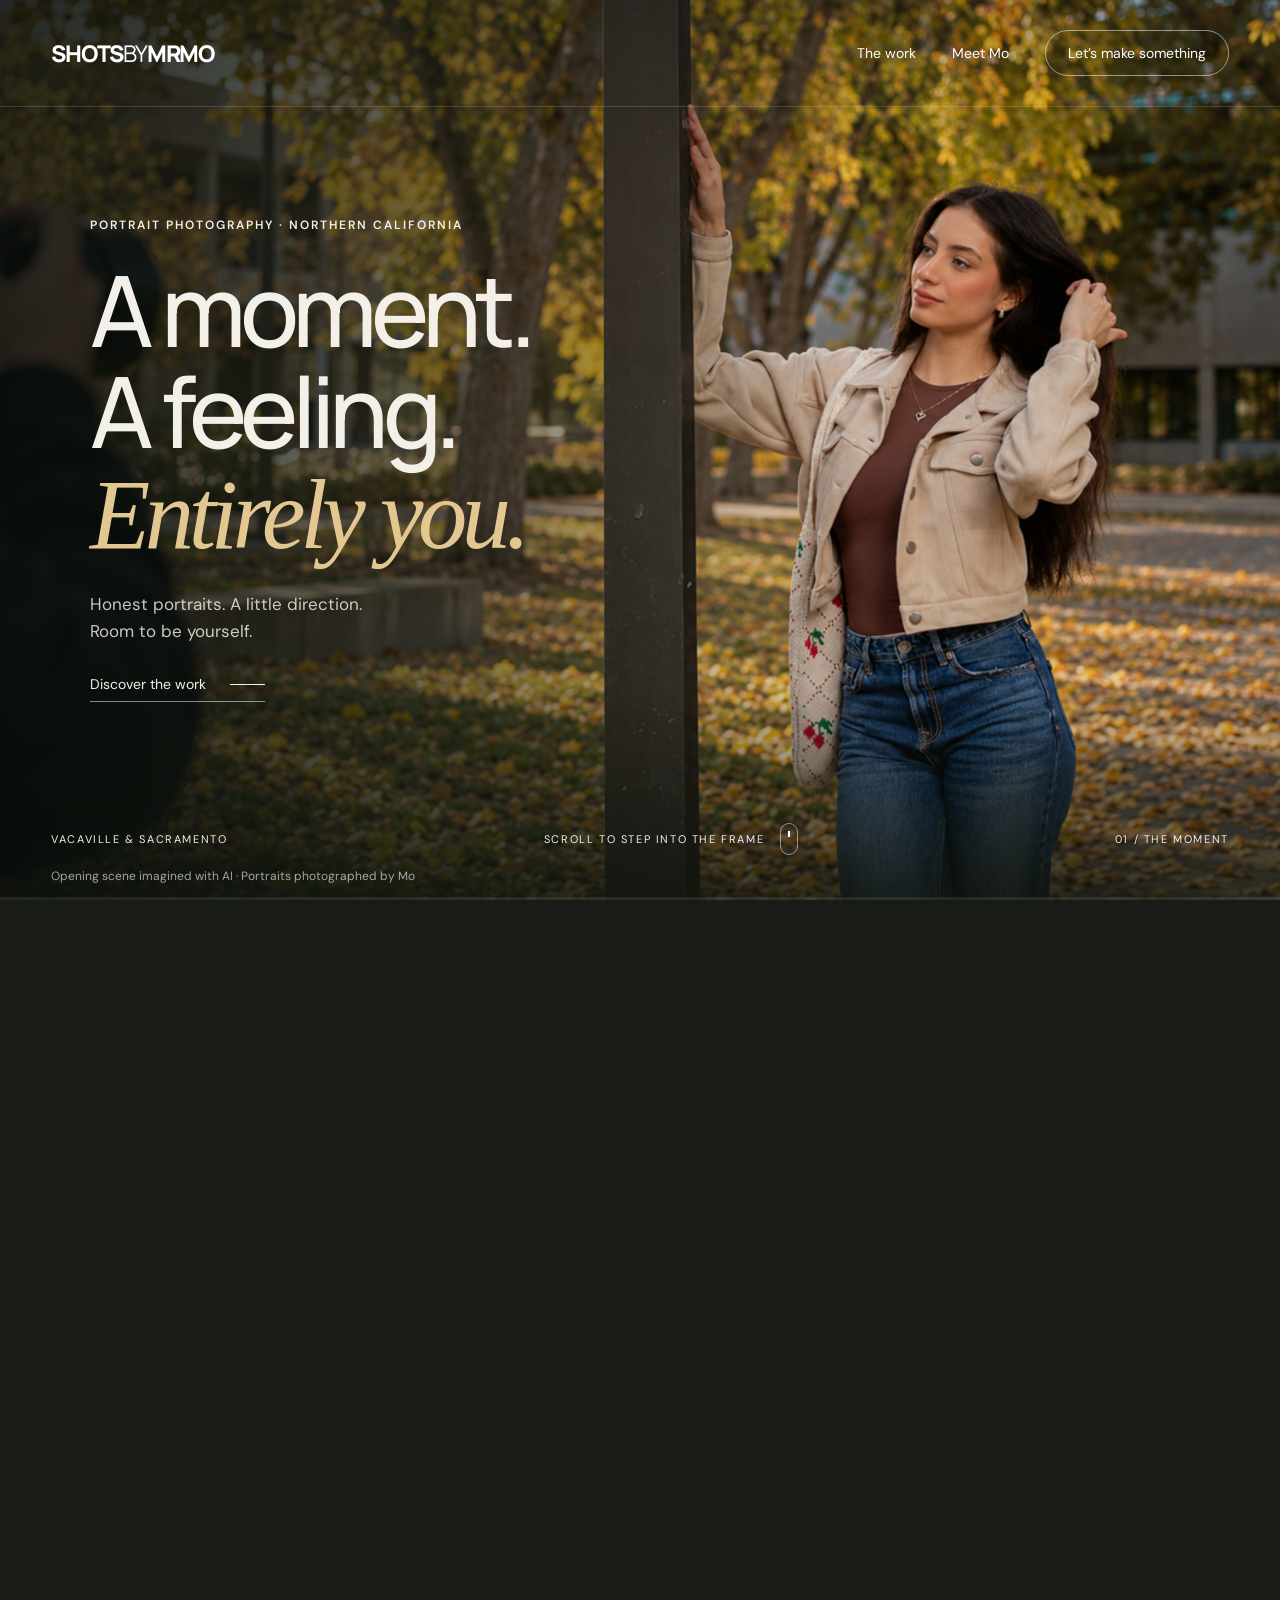
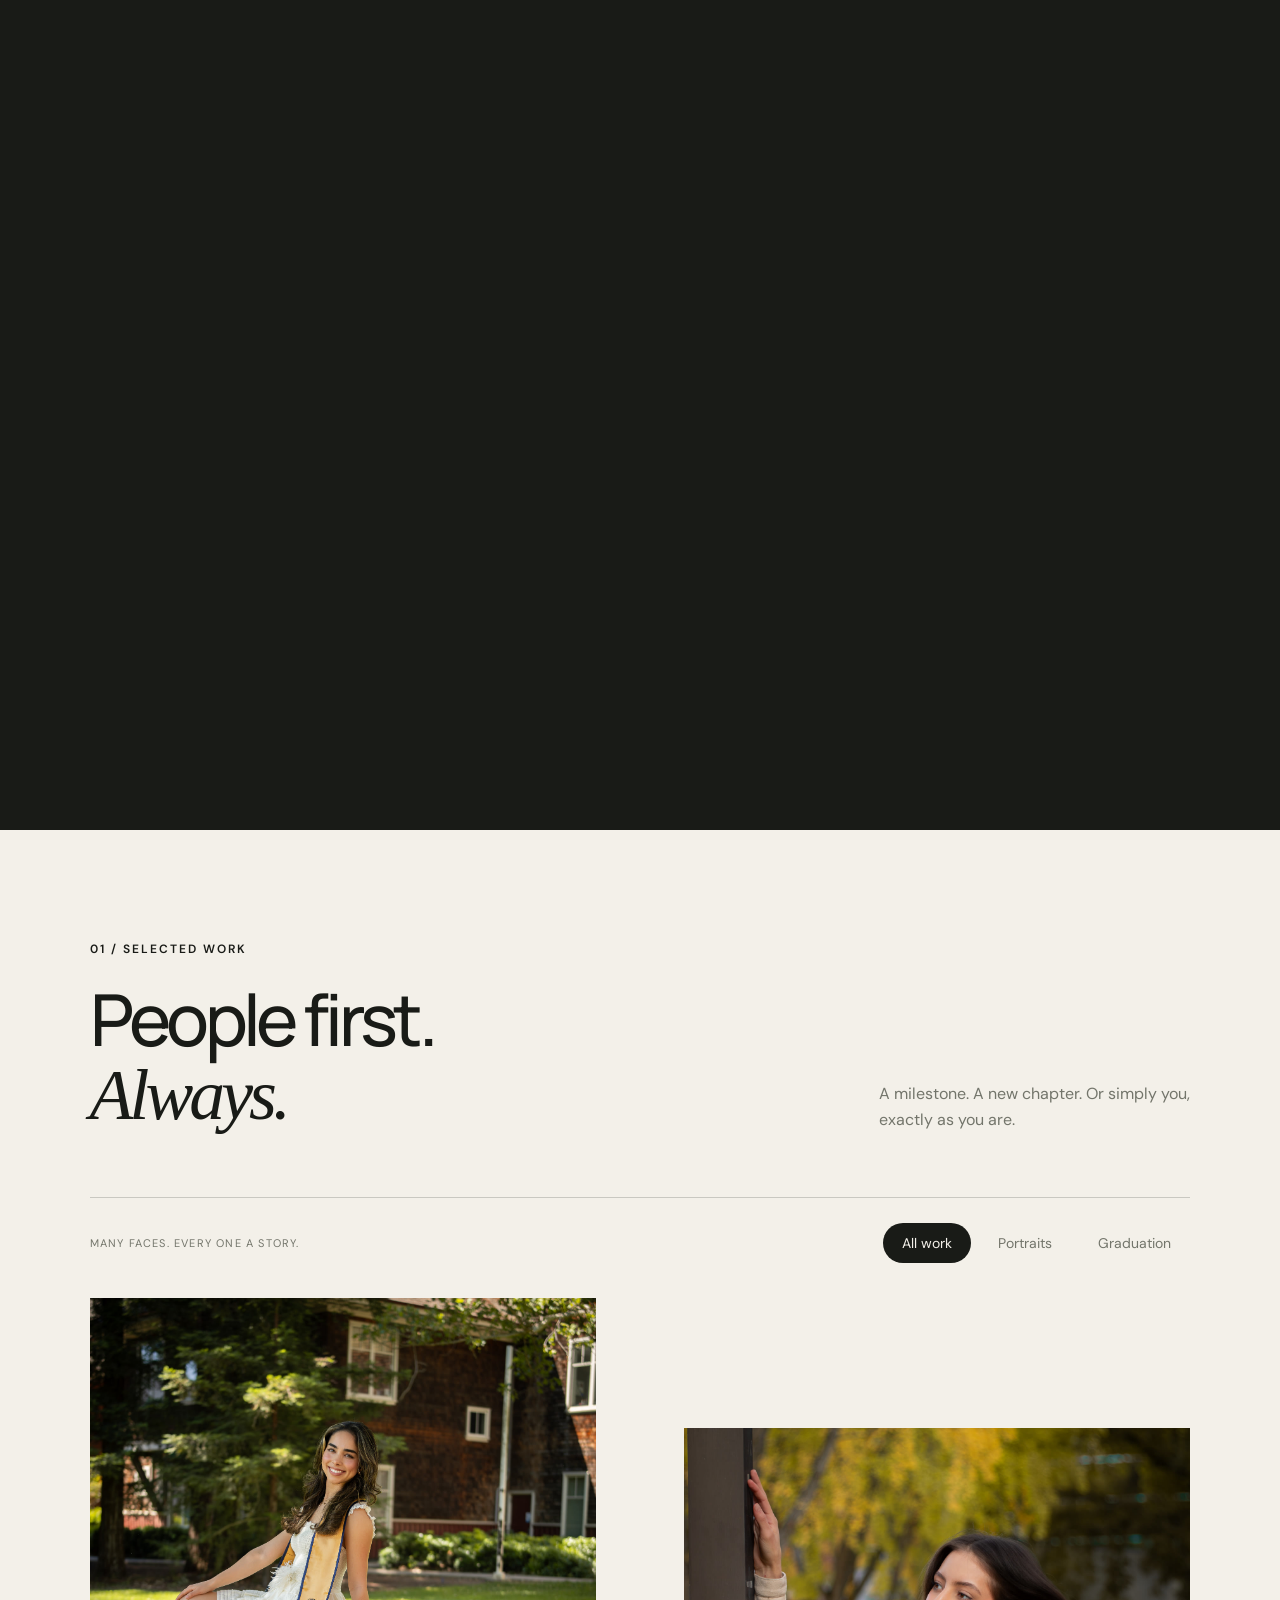
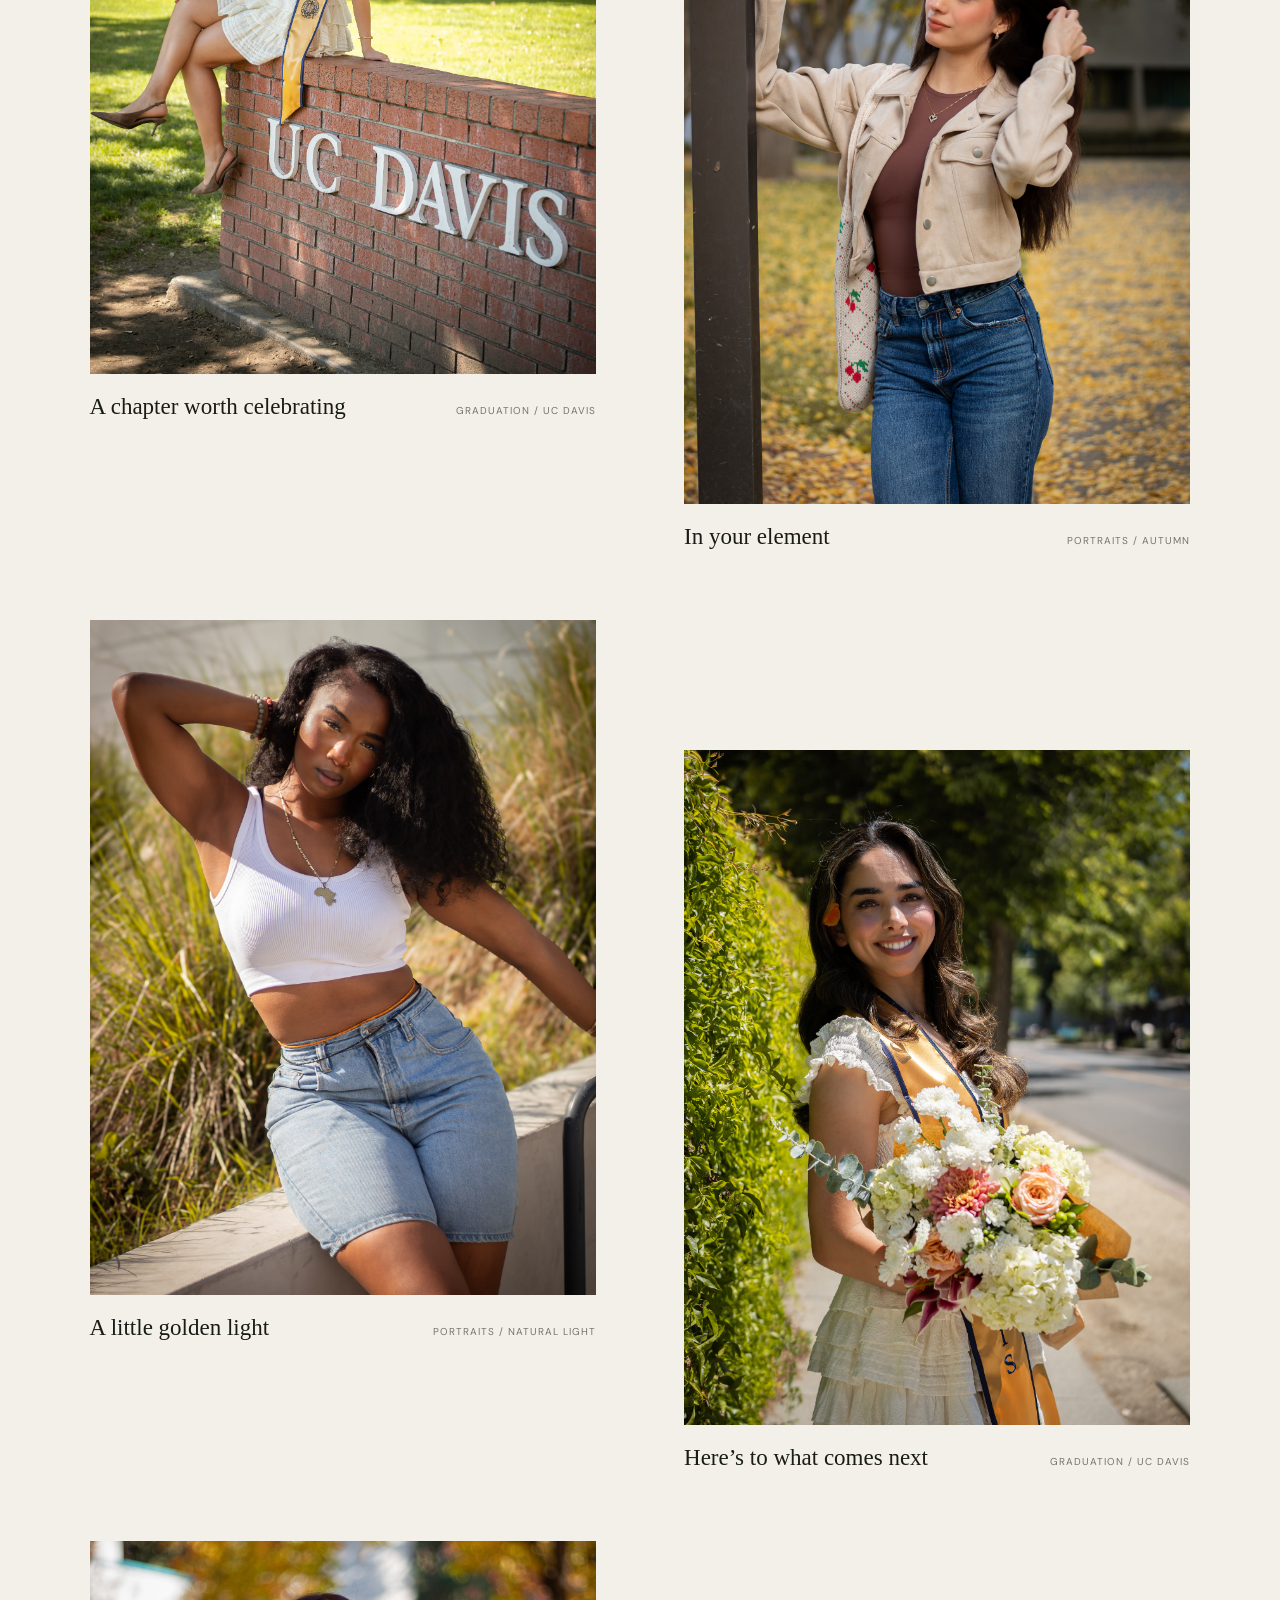
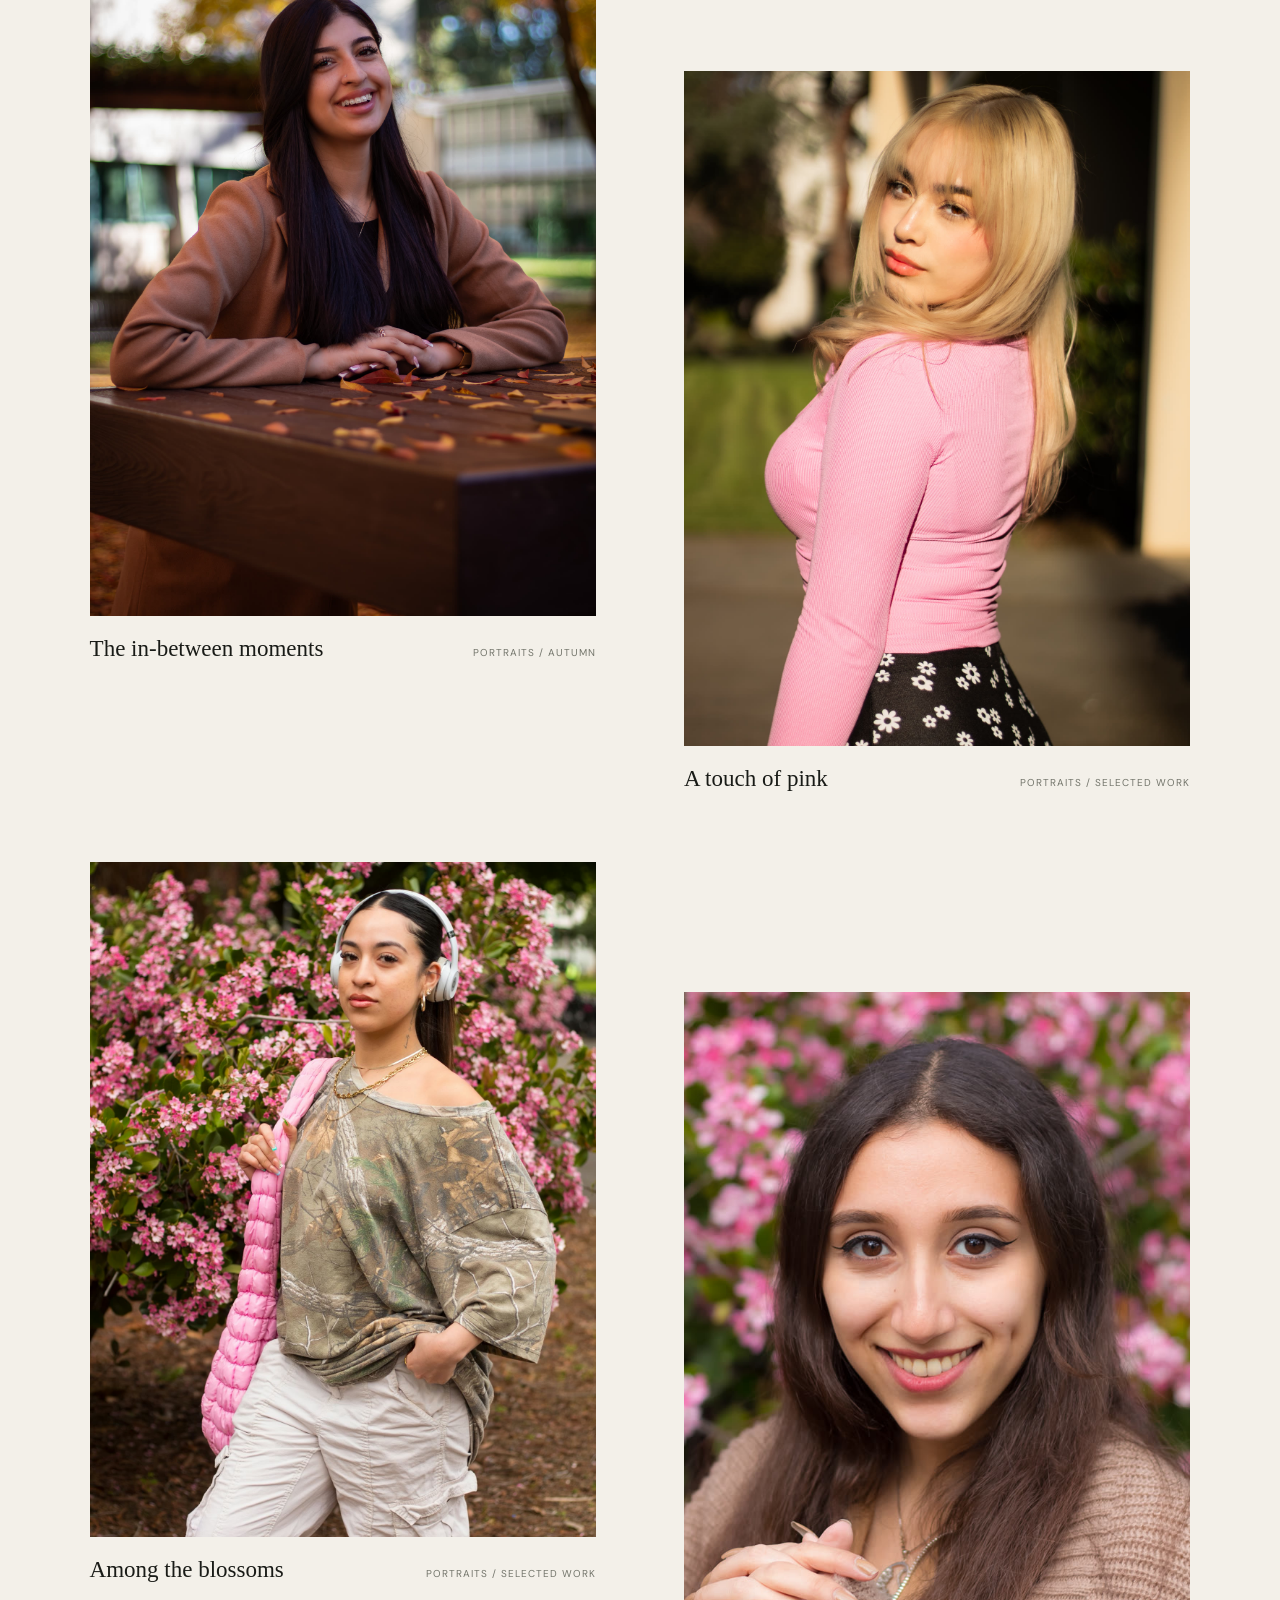
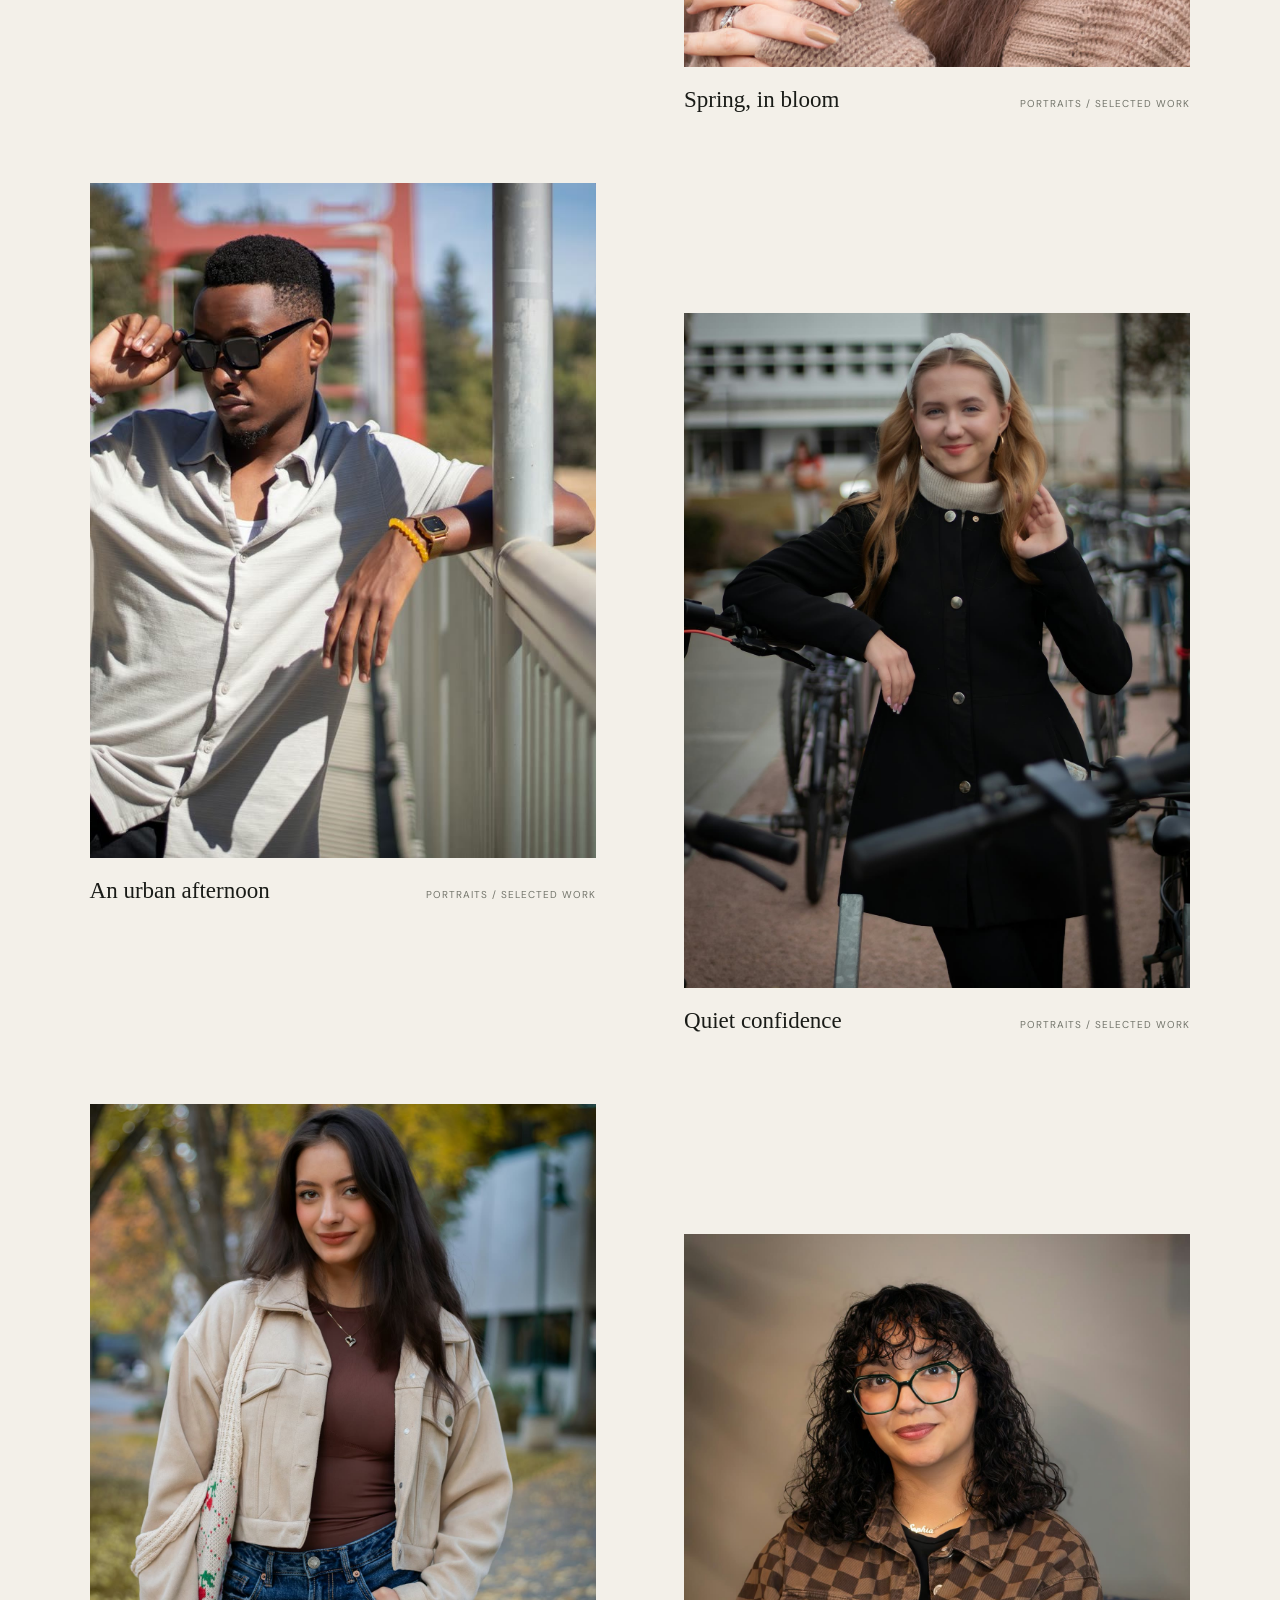
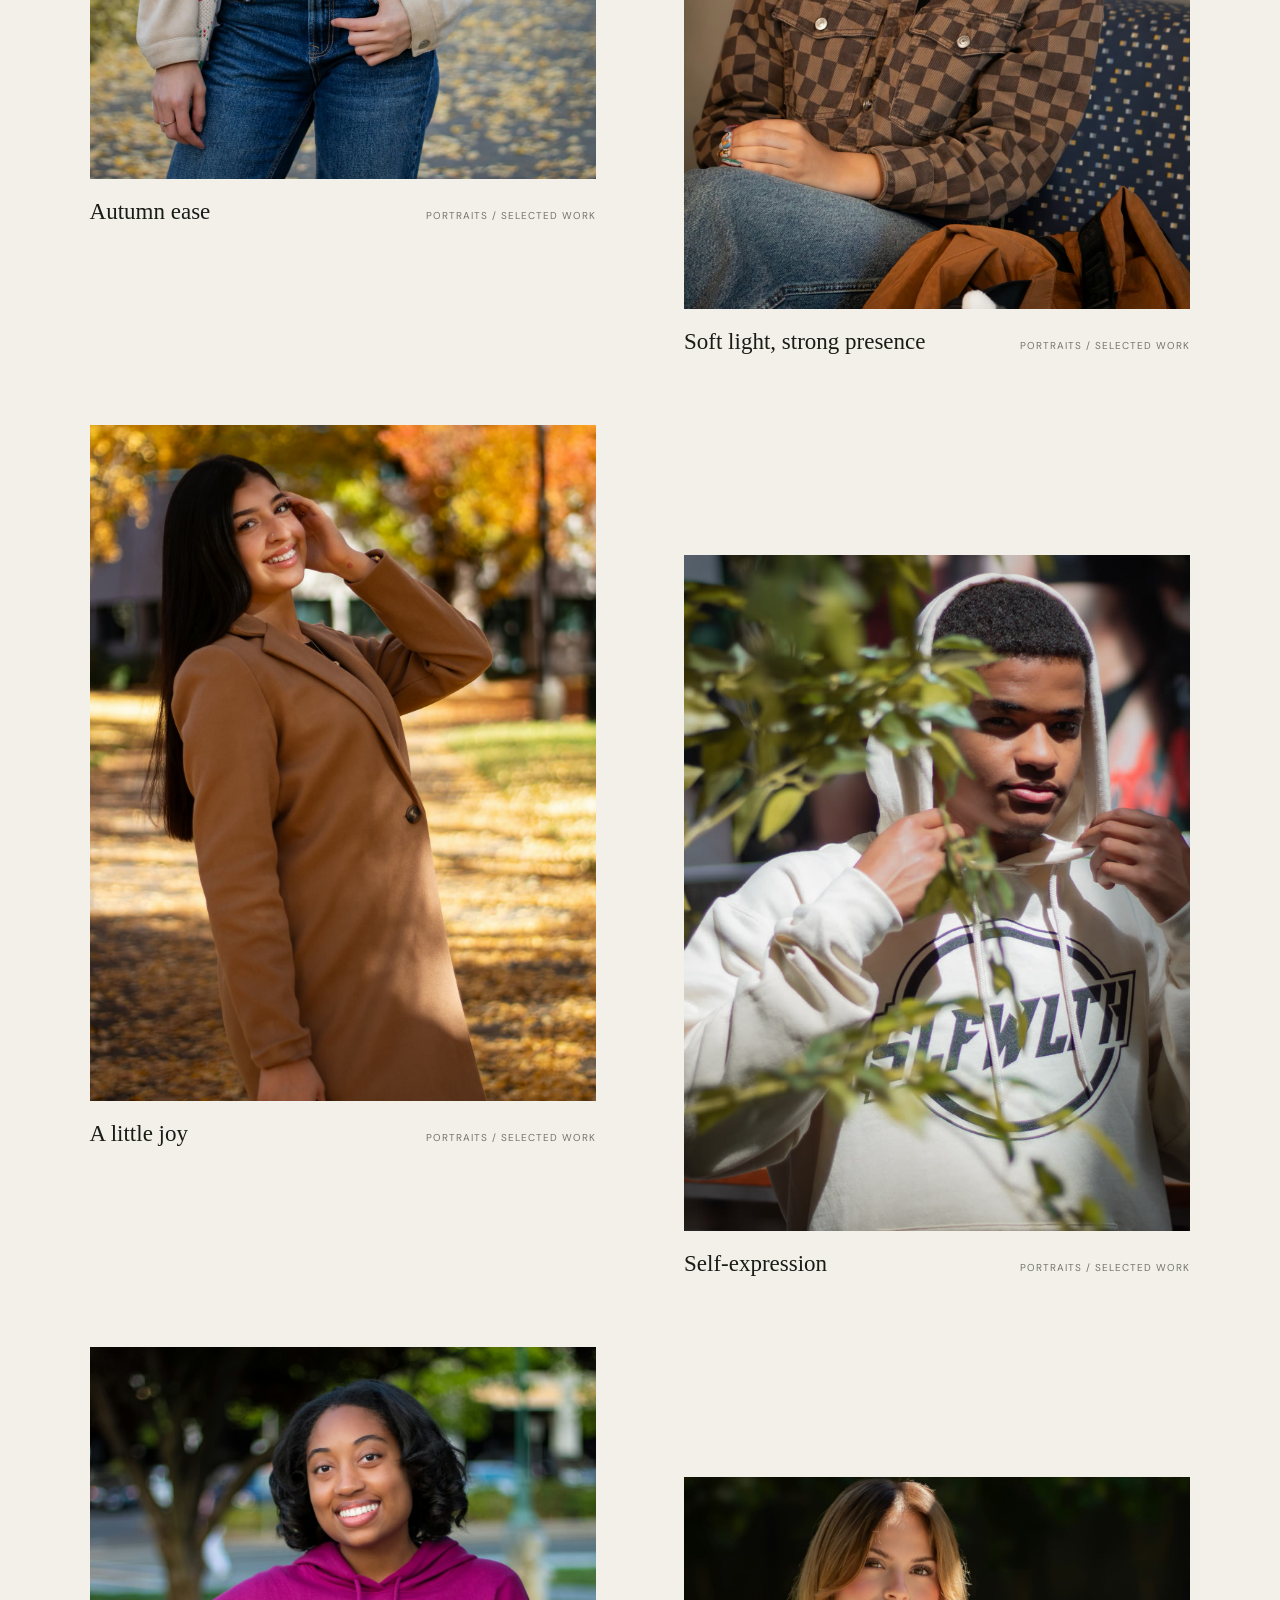
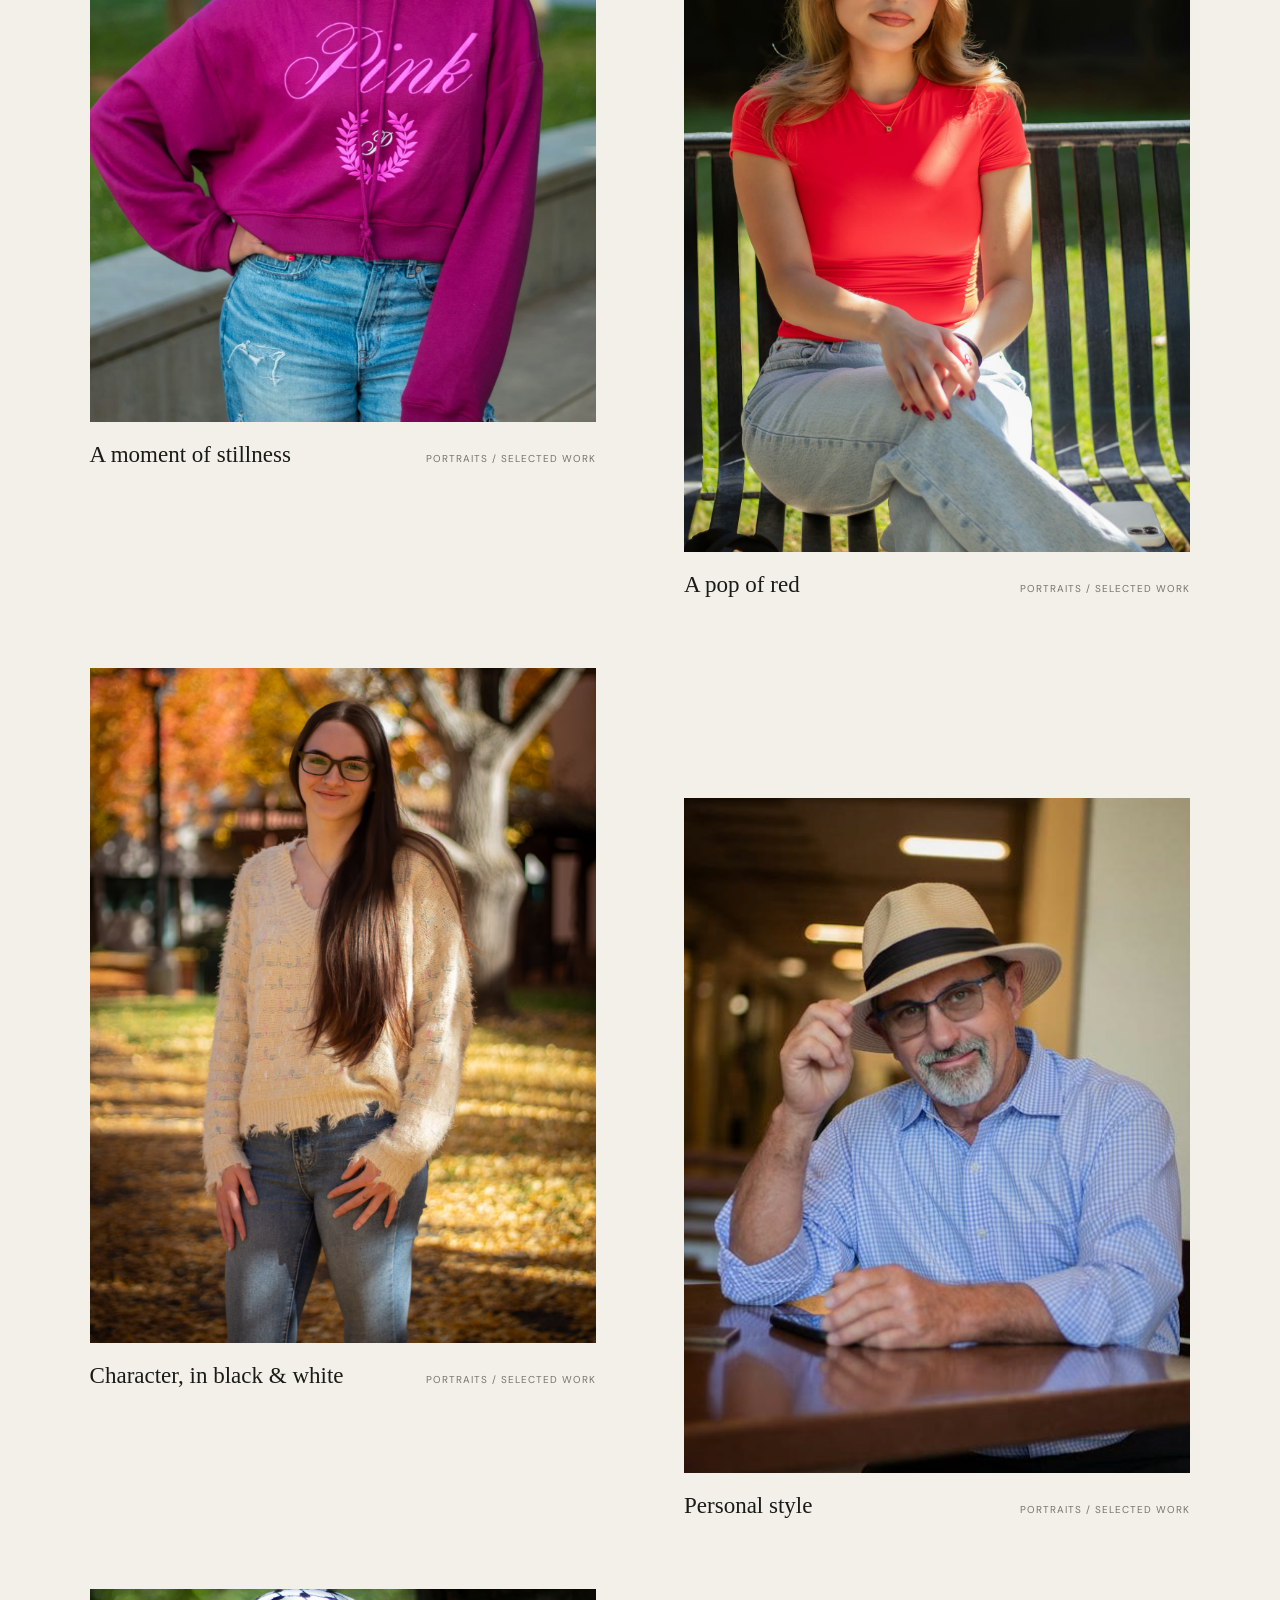
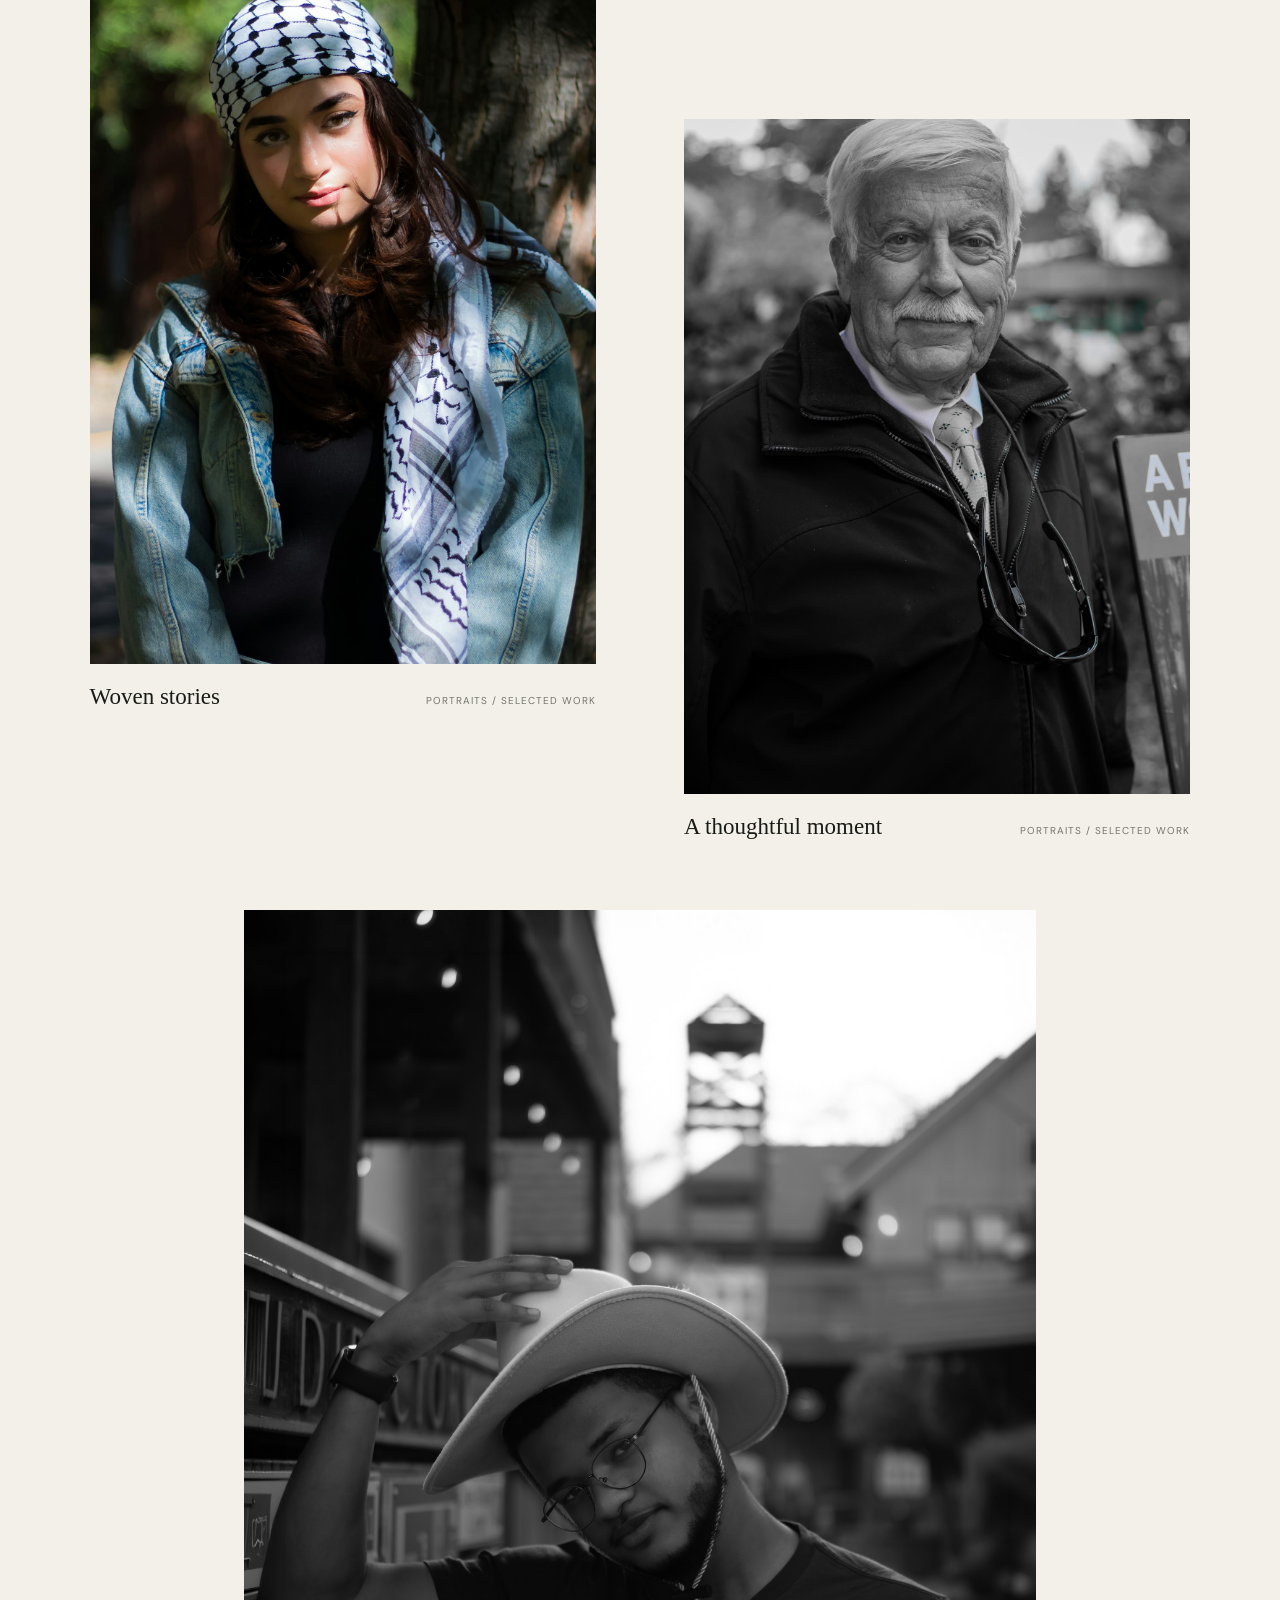
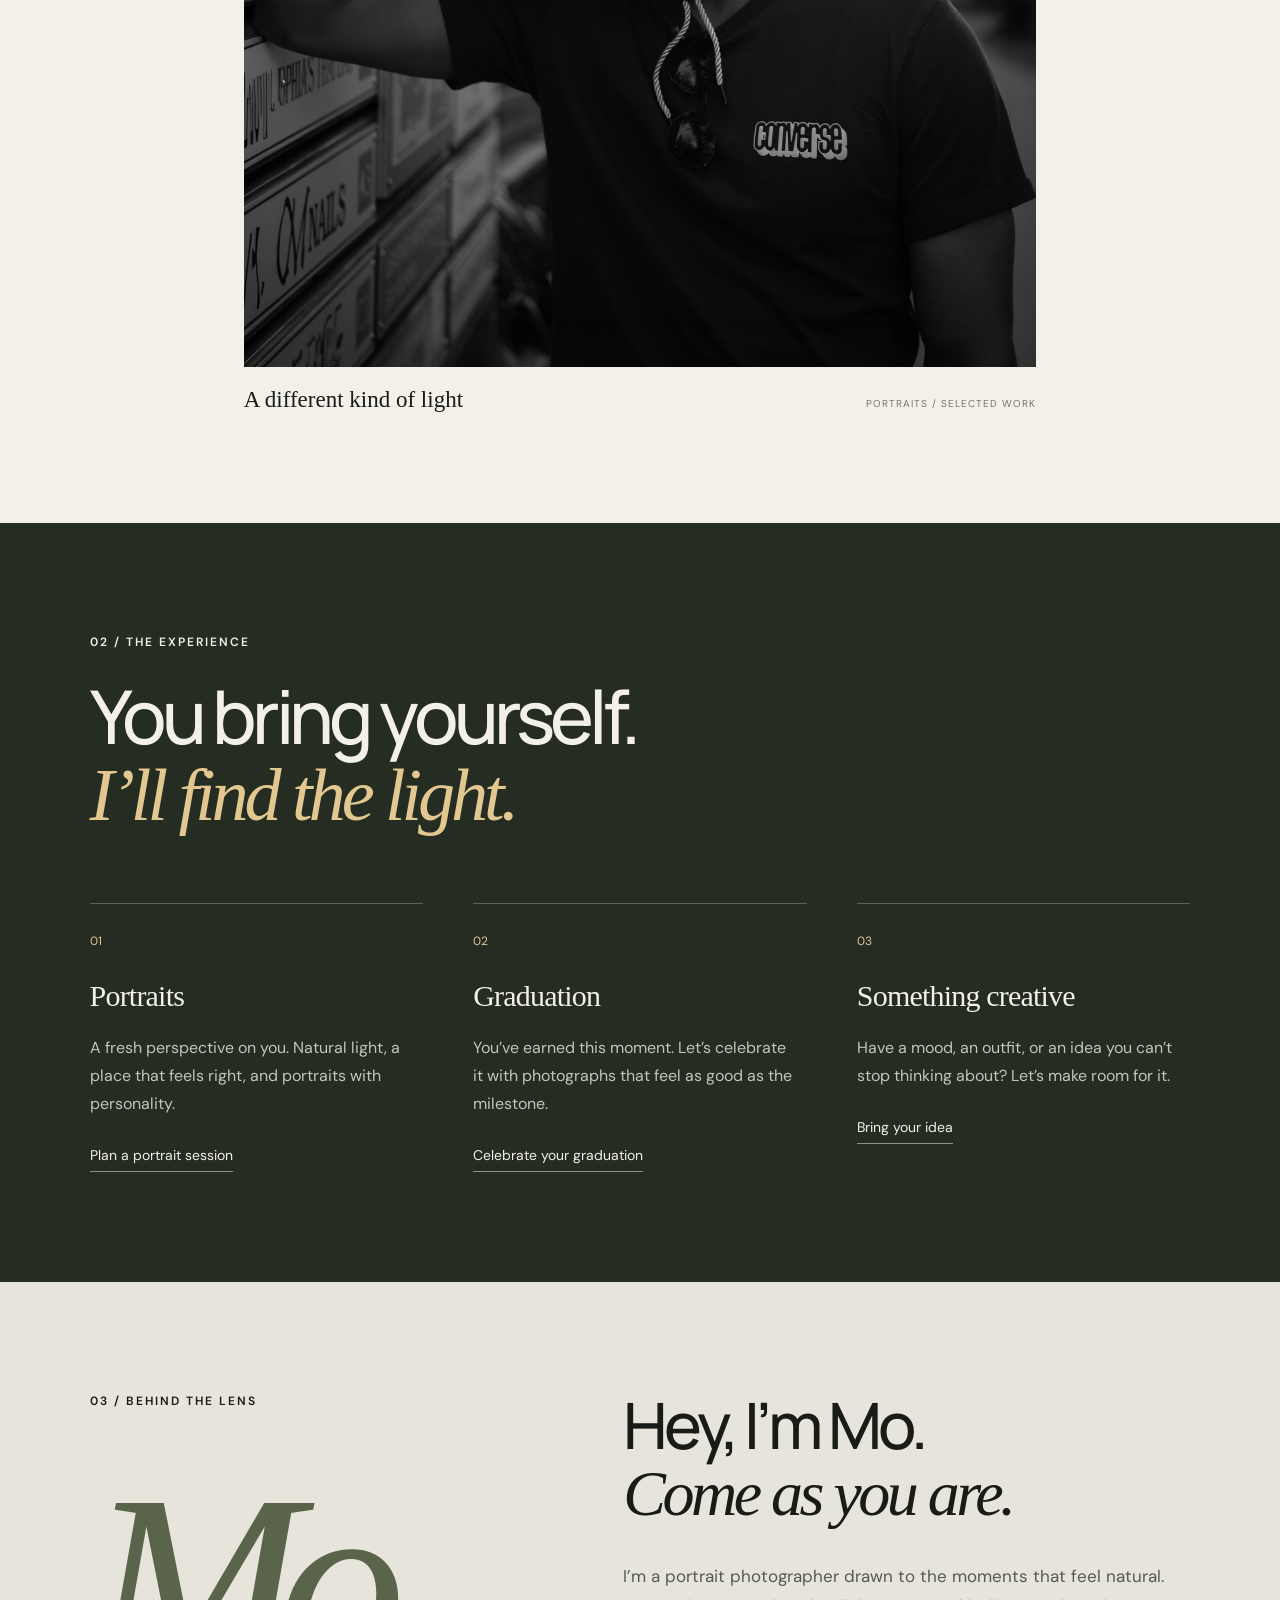
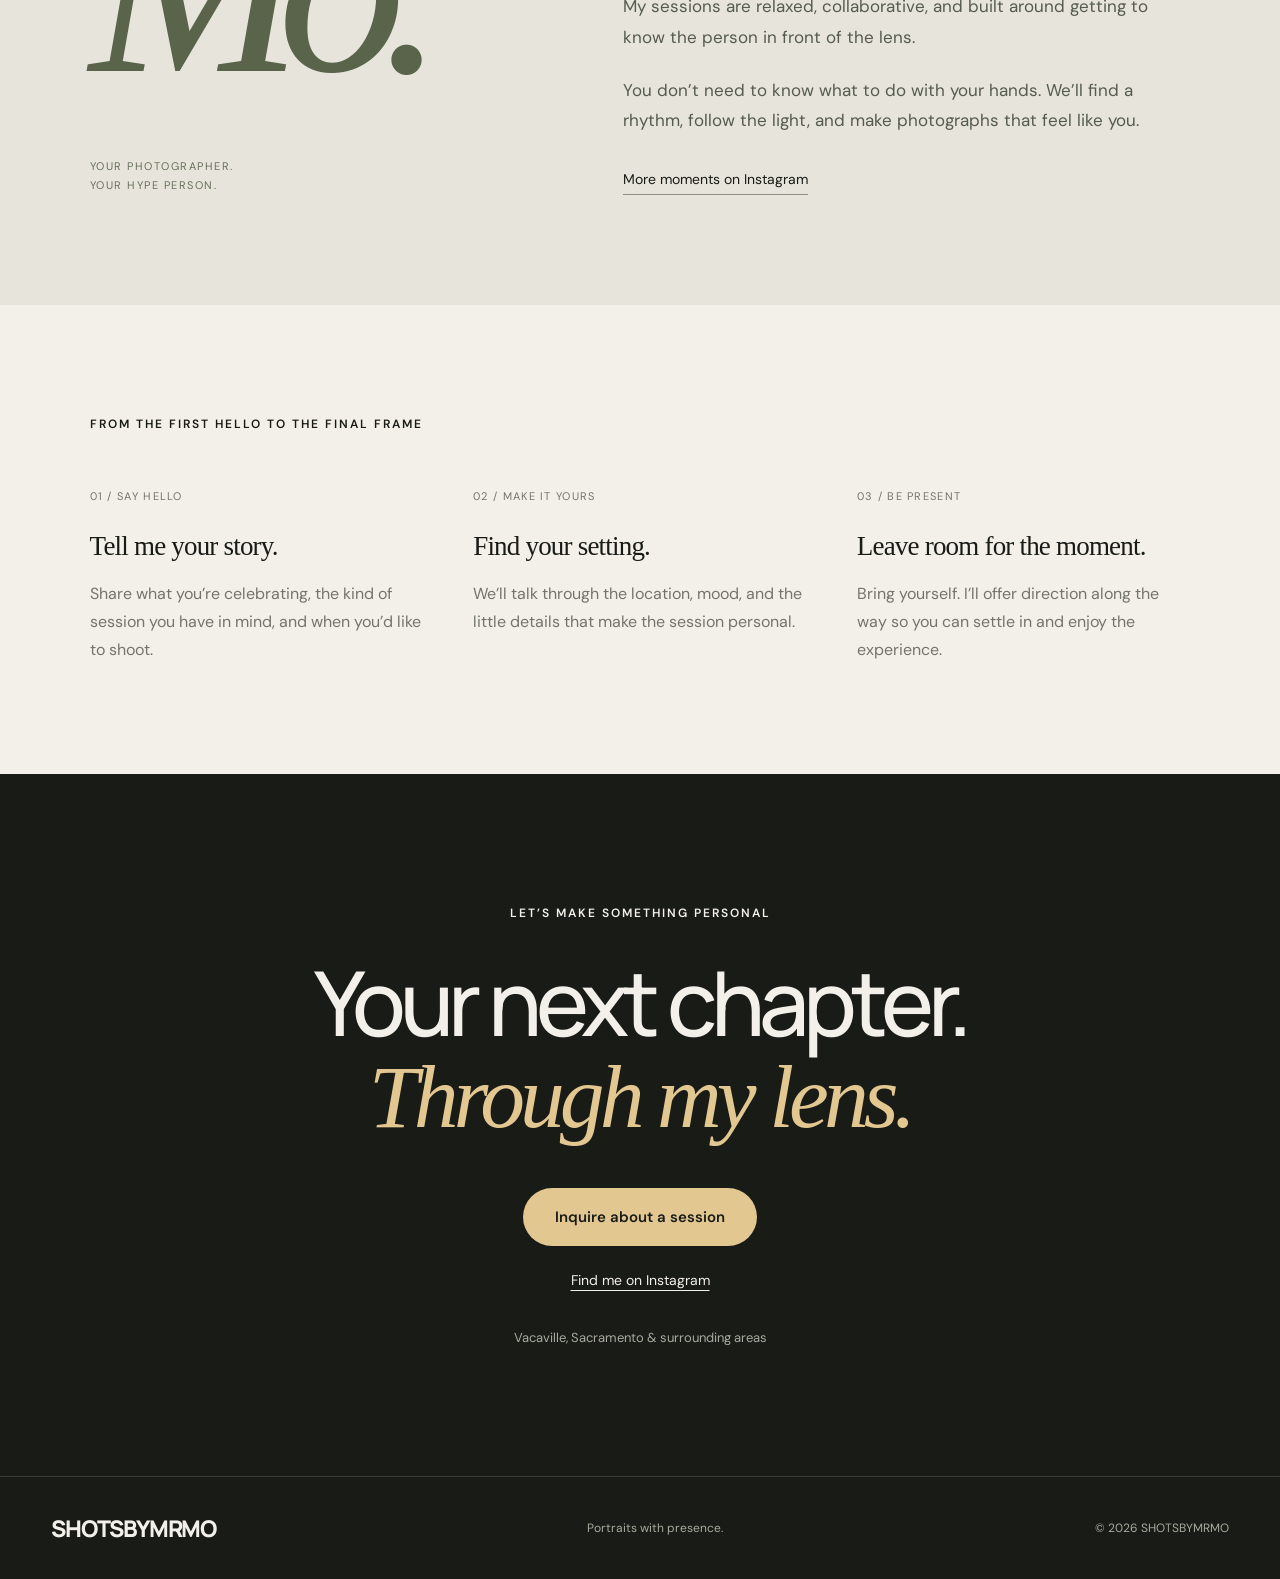
==== commit 3c2dc7b5: "Update Mo portrait and replace afternoon-light gallery photo" ====
--- a/index.html
+++ b/index.html
@@ -1,11 +1,11 @@
 <!doctype html>
-<html lang="en"><head><meta charset="utf-8"><meta name="viewport" content="width=device-width,initial-scale=1"><title>SHOTSBYMRMO — Portraits that feel like you</title><meta name="description" content="Portraits, graduation sessions, and creative photography with Mo. Serving Vacaville, Sacramento, and surrounding areas."><meta name="theme-color" content="#191b17"><link rel="icon" type="image/svg+xml" href="data:image/svg+xml,%3Csvg xmlns='http://www.w3.org/2000/svg' viewBox='0 0 64 64'%3E%3Crect width='64' height='64' rx='14' fill='%23191b17'/%3E%3Ctext x='32' y='44' text-anchor='middle' font-family='Georgia' font-size='40' fill='%23edd8af'%3Em%3C/text%3E%3C/svg%3E"><link rel="preload" as="image" href="assets/behind-the-scenes.jpg"><link rel="stylesheet" href="style.css"></head>
+<html lang="en"><head><meta charset="utf-8"><meta name="viewport" content="width=device-width,initial-scale=1"><title>SHOTSBYMRMO — Portraits that feel like you</title><meta name="description" content="Portraits, graduation sessions, and creative photography with Mo. Serving Vacaville, Sacramento, and surrounding areas."><meta name="theme-color" content="#191b17"><link rel="icon" type="image/svg+xml" href="data:image/svg+xml,%3Csvg xmlns='http://www.w3.org/2000/svg' viewBox='0 0 64 64'%3E%3Crect width='64' height='64' rx='14' fill='%23191b17'/%3E%3Ctext x='32' y='44' text-anchor='middle' font-family='Georgia' font-size='40' fill='%23edd8af'%3Em%3C/text%3E%3C/svg%3E"><link rel="preload" as="image" href="assets/behind-the-scenes.jpg"><link rel="stylesheet" href="style.css?v=3"></head>
 <body><a class="skip" href="#work">Skip to photographs</a>
-<header class="header"><a href="#top" class="brand" aria-label="Shots by Mr Mo home">SHOTS<span>BY</span>MRMO</a><nav aria-label="Main navigation"><a href="#work">The work</a><a href="#about">Meet Mo</a><a href="#contact" class="nav-book">Let’s make something</a></nav><button class="menu-toggle" aria-expanded="false" aria-controls="mobile-nav">Menu</button></header>
-<nav id="mobile-nav" class="mobile-nav" aria-label="Mobile navigation" hidden><a href="#work">The work</a><a href="#about">Meet Mo</a><a href="#contact">Book a session</a></nav>
+<header class="header"><a href="#top" class="brand" aria-label="Shots by Mr Mo home">SHOTS<span>BY</span>MRMO</a><nav aria-label="Main navigation"><a href="#work">The work</a><a href="about_me.html">Meet Mo</a><a href="contact.html" class="nav-book">Let’s make something</a></nav><button class="menu-toggle" aria-expanded="false" aria-controls="mobile-nav">Menu</button></header>
+<nav id="mobile-nav" class="mobile-nav" aria-label="Mobile navigation" hidden><a href="#work">The work</a><a href="about_me.html">Meet Mo</a><a href="contact.html">Book a session</a></nav>
 <main id="top"><section class="story" aria-label="From behind the lens to the finished portrait"><div class="story-sticky"><img class="scene" src="assets/behind-the-scenes.jpg" alt="AI-created imagining of an autumn portrait shoot, with a photographer framing a subject beside a post" fetchpriority="high"><div class="scene-shade"></div><div class="hero-copy"><p class="eyebrow">PORTRAIT PHOTOGRAPHY · NORTHERN CALIFORNIA</p><h1>A moment.<br>A feeling.<br><em>Entirely you.</em></h1><p class="hero-sub">Honest portraits. A little direction.<br>Room to be yourself.</p><a class="text-link" href="#work">Discover the work <span class="link-line"></span></a></div><div class="story-footer"><span>VACAVILLE & SACRAMENTO</span><span class="scroll-hint">SCROLL TO STEP INTO THE FRAME <i></i></span><span>01 / THE MOMENT</span></div><div class="portrait-reveal"><img src="assets/autumn-portrait.jpg" alt="Finished portrait of a woman in a cream jacket beneath golden autumn trees"><div class="reveal-copy"><p class="eyebrow">02 / THE PHOTOGRAPH</p><h2>That’s<br><em>the feeling.</em></h2><p>The moment becomes something<br>you can keep.</p></div><span class="original-label">ORIGINAL PHOTOGRAPH BY MO</span></div><span class="ai-note">Opening scene imagined with AI · Portraits photographed by Mo</span><div class="story-progress"><span></span></div></div></section>
-<section id="work" class="work section"><div class="section-heading"><p class="eyebrow">01 / SELECTED WORK</p><h2>People first.<br><em>Always.</em></h2><p>A milestone. A new chapter. Or simply you,<br>exactly as you are.</p></div><div class="gallery-tools"><span>MANY FACES. EVERY ONE A STORY.</span><div class="filters" role="group" aria-label="Filter photographs"><button class="active" data-filter="all" aria-pressed="true">All work</button><button data-filter="portraits" aria-pressed="false">Portraits</button><button data-filter="graduation" aria-pressed="false">Graduation</button></div></div><p id="gallery-status" class="sr-only" aria-live="polite">Showing all 21 photographs</p><div class="gallery" id="gallery"><figure data-category="graduation"><button class="photo-button" data-photo="0" aria-label="View A chapter worth celebrating"><img src="assets/graduation-campus.jpg" alt="Graduate in a white dress seated on the UC Davis brick sign" loading="lazy" width="1600" height="2133"><span class="photo-open">View photograph</span></button><figcaption><span>A chapter worth celebrating</span><span>GRADUATION / UC DAVIS</span></figcaption></figure><figure data-category="portraits"><button class="photo-button" data-photo="1" aria-label="View In your element"><img src="assets/autumn-portrait.jpg" alt="Woman in a cream jacket posing beneath autumn trees" loading="lazy" width="1600" height="2133"><span class="photo-open">View photograph</span></button><figcaption><span>In your element</span><span>PORTRAITS / AUTUMN</span></figcaption></figure><figure data-category="portraits"><button class="photo-button" data-photo="2" aria-label="View A little golden light"><img src="assets/sunlit-portrait.jpg" alt="Sunlit portrait of a woman in a white top beside ornamental grasses" loading="lazy" width="1600" height="2133"><span class="photo-open">View photograph</span></button><figcaption><span>A little golden light</span><span>PORTRAITS / NATURAL LIGHT</span></figcaption></figure><figure data-category="graduation"><button class="photo-button" data-photo="3" aria-label="View Here’s to what comes next"><img src="assets/graduation-flowers.jpg" alt="Graduate holding a bouquet beside a leafy hedge" loading="lazy" width="1600" height="2133"><span class="photo-open">View photograph</span></button><figcaption><span>Here’s to what comes next</span><span>GRADUATION / UC DAVIS</span></figcaption></figure><figure data-category="portraits"><button class="photo-button" data-photo="4" aria-label="View The in-between moments"><img src="assets/autumn-table.jpg" alt="Woman smiling at a wooden table scattered with autumn leaves" loading="lazy" width="1600" height="2133"><span class="photo-open">View photograph</span></button><figcaption><span>The in-between moments</span><span>PORTRAITS / AUTUMN</span></figcaption></figure><figure data-category="portraits"><button class="photo-button" data-photo="5" aria-label="View A touch of pink"><img src="assets/portfolio-01.jpg" alt="Portrait of a blonde woman in a pink sweater" loading="lazy"><span class="photo-open">View photograph</span></button><figcaption><span>A touch of pink</span><span>PORTRAITS / SELECTED WORK</span></figcaption></figure><figure data-category="portraits"><button class="photo-button" data-photo="6" aria-label="View Among the blossoms"><img src="assets/portfolio-02.jpg" alt="Portrait beside pink flowering branches" loading="lazy"><span class="photo-open">View photograph</span></button><figcaption><span>Among the blossoms</span><span>PORTRAITS / SELECTED WORK</span></figcaption></figure><figure data-category="portraits"><button class="photo-button" data-photo="7" aria-label="View Spring, in bloom"><img src="assets/portfolio-03.jpg" alt="Smiling portrait in front of pink blossoms" loading="lazy"><span class="photo-open">View photograph</span></button><figcaption><span>Spring, in bloom</span><span>PORTRAITS / SELECTED WORK</span></figcaption></figure><figure data-category="portraits"><button class="photo-button" data-photo="8" aria-label="View An urban afternoon"><img src="assets/portfolio-04.jpg" alt="Man in sunglasses leaning on a metal railing" loading="lazy"><span class="photo-open">View photograph</span></button><figcaption><span>An urban afternoon</span><span>PORTRAITS / SELECTED WORK</span></figcaption></figure><figure data-category="portraits"><button class="photo-button" data-photo="9" aria-label="View Quiet confidence"><img src="assets/portfolio-05.jpg" alt="Portrait of a woman dressed in black" loading="lazy"><span class="photo-open">View photograph</span></button><figcaption><span>Quiet confidence</span><span>PORTRAITS / SELECTED WORK</span></figcaption></figure><figure data-category="portraits"><button class="photo-button" data-photo="10" aria-label="View Autumn ease"><img src="assets/portfolio-06.jpg" alt="Woman in a cream jacket on an autumn path" loading="lazy"><span class="photo-open">View photograph</span></button><figcaption><span>Autumn ease</span><span>PORTRAITS / SELECTED WORK</span></figcaption></figure><figure data-category="portraits"><button class="photo-button" data-photo="11" aria-label="View Soft light, strong presence"><img src="assets/portfolio-07.jpg" alt="Studio portrait of a woman with glasses and curly hair" loading="lazy"><span class="photo-open">View photograph</span></button><figcaption><span>Soft light, strong presence</span><span>PORTRAITS / SELECTED WORK</span></figcaption></figure><figure data-category="portraits"><button class="photo-button" data-photo="12" aria-label="View A little joy"><img src="assets/portfolio-08.jpg" alt="Woman in a brown coat beneath autumn trees" loading="lazy"><span class="photo-open">View photograph</span></button><figcaption><span>A little joy</span><span>PORTRAITS / SELECTED WORK</span></figcaption></figure><figure data-category="portraits"><button class="photo-button" data-photo="13" aria-label="View Self-expression"><img src="assets/portfolio-09.jpg" alt="Portrait of Mo wearing a hoodie" loading="lazy"><span class="photo-open">View photograph</span></button><figcaption><span>Self-expression</span><span>PORTRAITS / SELECTED WORK</span></figcaption></figure><figure data-category="portraits"><button class="photo-button" data-photo="14" aria-label="View A moment of stillness"><img src="assets/portfolio-10.jpg" alt="Outdoor portrait of Dominique" loading="lazy"><span class="photo-open">View photograph</span></button><figcaption><span>A moment of stillness</span><span>PORTRAITS / SELECTED WORK</span></figcaption></figure><figure data-category="portraits"><button class="photo-button" data-photo="15" aria-label="View A pop of red"><img src="assets/portfolio-11.jpg" alt="Portrait of a woman in a red top" loading="lazy"><span class="photo-open">View photograph</span></button><figcaption><span>A pop of red</span><span>PORTRAITS / SELECTED WORK</span></figcaption></figure><figure data-category="portraits"><button class="photo-button" data-photo="16" aria-label="View Character, in black &amp; white"><img src="assets/portfolio-12.jpg" alt="Black-and-white portrait of an older man" loading="lazy"><span class="photo-open">View photograph</span></button><figcaption><span>Character, in black &amp; white</span><span>PORTRAITS / SELECTED WORK</span></figcaption></figure><figure data-category="portraits"><button class="photo-button" data-photo="17" aria-label="View Personal style"><img src="assets/portfolio-13.jpg" alt="Fashion portrait of Tami" loading="lazy"><span class="photo-open">View photograph</span></button><figcaption><span>Personal style</span><span>PORTRAITS / SELECTED WORK</span></figcaption></figure><figure data-category="portraits"><button class="photo-button" data-photo="18" aria-label="View Woven stories"><img src="assets/portfolio-14.jpg" alt="Portrait of Shaden wearing a keffiyeh" loading="lazy"><span class="photo-open">View photograph</span></button><figcaption><span>Woven stories</span><span>PORTRAITS / SELECTED WORK</span></figcaption></figure><figure data-category="portraits"><button class="photo-button" data-photo="19" aria-label="View A thoughtful moment"><img src="assets/portfolio-15.jpg" alt="Black-and-white portrait of an older man looking away" loading="lazy"><span class="photo-open">View photograph</span></button><figcaption><span>A thoughtful moment</span><span>PORTRAITS / SELECTED WORK</span></figcaption></figure><figure data-category="portraits"><button class="photo-button" data-photo="20" aria-label="View In the afternoon light"><img src="assets/portfolio-16.jpg" alt="Sunlit portrait of Sam beside a tree" loading="lazy"><span class="photo-open">View photograph</span></button><figcaption><span>In the afternoon light</span><span>PORTRAITS / SELECTED WORK</span></figcaption></figure></div></section>
+<section id="work" class="work section"><div class="section-heading"><p class="eyebrow">01 / SELECTED WORK</p><h2>People first.<br><em>Always.</em></h2><p>A milestone. A new chapter. Or simply you,<br>exactly as you are.</p></div><div class="gallery-tools"><span>MANY FACES. EVERY ONE A STORY.</span><div class="filters" role="group" aria-label="Filter photographs"><button class="active" data-filter="all" aria-pressed="true">All work</button><button data-filter="portraits" aria-pressed="false">Portraits</button><button data-filter="graduation" aria-pressed="false">Graduation</button></div></div><p id="gallery-status" class="sr-only" aria-live="polite">Showing all 21 photographs</p><div class="gallery" id="gallery"><figure data-category="graduation"><button class="photo-button" data-photo="0" aria-label="View A chapter worth celebrating"><img src="assets/graduation-campus.jpg" alt="Graduate in a white dress seated on the UC Davis brick sign" loading="lazy" width="1600" height="2133"><span class="photo-open">View photograph</span></button><figcaption><span>A chapter worth celebrating</span><span>GRADUATION / UC DAVIS</span></figcaption></figure><figure data-category="portraits"><button class="photo-button" data-photo="1" aria-label="View In your element"><img src="assets/autumn-portrait.jpg" alt="Woman in a cream jacket posing beneath autumn trees" loading="lazy" width="1600" height="2133"><span class="photo-open">View photograph</span></button><figcaption><span>In your element</span><span>PORTRAITS / AUTUMN</span></figcaption></figure><figure data-category="portraits"><button class="photo-button" data-photo="2" aria-label="View A little golden light"><img src="assets/sunlit-portrait.jpg" alt="Sunlit portrait of a woman in a white top beside ornamental grasses" loading="lazy" width="1600" height="2133"><span class="photo-open">View photograph</span></button><figcaption><span>A little golden light</span><span>PORTRAITS / NATURAL LIGHT</span></figcaption></figure><figure data-category="graduation"><button class="photo-button" data-photo="3" aria-label="View Here’s to what comes next"><img src="assets/graduation-flowers.jpg" alt="Graduate holding a bouquet beside a leafy hedge" loading="lazy" width="1600" height="2133"><span class="photo-open">View photograph</span></button><figcaption><span>Here’s to what comes next</span><span>GRADUATION / UC DAVIS</span></figcaption></figure><figure data-category="portraits"><button class="photo-button" data-photo="4" aria-label="View The in-between moments"><img src="assets/autumn-table.jpg" alt="Woman smiling at a wooden table scattered with autumn leaves" loading="lazy" width="1600" height="2133"><span class="photo-open">View photograph</span></button><figcaption><span>The in-between moments</span><span>PORTRAITS / AUTUMN</span></figcaption></figure><figure data-category="portraits"><button class="photo-button" data-photo="5" aria-label="View A touch of pink"><img src="assets/portfolio-01.jpg" alt="Portrait of a blonde woman in a pink sweater" loading="lazy"><span class="photo-open">View photograph</span></button><figcaption><span>A touch of pink</span><span>PORTRAITS / SELECTED WORK</span></figcaption></figure><figure data-category="portraits"><button class="photo-button" data-photo="6" aria-label="View Among the blossoms"><img src="assets/portfolio-02.jpg" alt="Portrait beside pink flowering branches" loading="lazy"><span class="photo-open">View photograph</span></button><figcaption><span>Among the blossoms</span><span>PORTRAITS / SELECTED WORK</span></figcaption></figure><figure data-category="portraits"><button class="photo-button" data-photo="7" aria-label="View Spring, in bloom"><img src="assets/portfolio-03.jpg" alt="Smiling portrait in front of pink blossoms" loading="lazy"><span class="photo-open">View photograph</span></button><figcaption><span>Spring, in bloom</span><span>PORTRAITS / SELECTED WORK</span></figcaption></figure><figure data-category="portraits"><button class="photo-button" data-photo="8" aria-label="View An urban afternoon"><img src="assets/portfolio-04.jpg" alt="Man in sunglasses leaning on a metal railing" loading="lazy"><span class="photo-open">View photograph</span></button><figcaption><span>An urban afternoon</span><span>PORTRAITS / SELECTED WORK</span></figcaption></figure><figure data-category="portraits"><button class="photo-button" data-photo="9" aria-label="View Quiet confidence"><img src="assets/portfolio-05.jpg" alt="Portrait of a woman dressed in black" loading="lazy"><span class="photo-open">View photograph</span></button><figcaption><span>Quiet confidence</span><span>PORTRAITS / SELECTED WORK</span></figcaption></figure><figure data-category="portraits"><button class="photo-button" data-photo="10" aria-label="View Autumn ease"><img src="assets/portfolio-06.jpg" alt="Woman in a cream jacket on an autumn path" loading="lazy"><span class="photo-open">View photograph</span></button><figcaption><span>Autumn ease</span><span>PORTRAITS / SELECTED WORK</span></figcaption></figure><figure data-category="portraits"><button class="photo-button" data-photo="11" aria-label="View Soft light, strong presence"><img src="assets/portfolio-07.jpg" alt="Studio portrait of a woman with glasses and curly hair" loading="lazy"><span class="photo-open">View photograph</span></button><figcaption><span>Soft light, strong presence</span><span>PORTRAITS / SELECTED WORK</span></figcaption></figure><figure data-category="portraits"><button class="photo-button" data-photo="12" aria-label="View A little joy"><img src="assets/portfolio-08.jpg" alt="Woman in a brown coat beneath autumn trees" loading="lazy"><span class="photo-open">View photograph</span></button><figcaption><span>A little joy</span><span>PORTRAITS / SELECTED WORK</span></figcaption></figure><figure data-category="portraits"><button class="photo-button" data-photo="13" aria-label="View Self-expression"><img src="assets/portfolio-09.jpg" alt="Portrait of Mo wearing a hoodie" loading="lazy"><span class="photo-open">View photograph</span></button><figcaption><span>Self-expression</span><span>PORTRAITS / SELECTED WORK</span></figcaption></figure><figure data-category="portraits"><button class="photo-button" data-photo="14" aria-label="View A moment of stillness"><img src="assets/portfolio-10.jpg" alt="Outdoor portrait of Dominique" loading="lazy"><span class="photo-open">View photograph</span></button><figcaption><span>A moment of stillness</span><span>PORTRAITS / SELECTED WORK</span></figcaption></figure><figure data-category="portraits"><button class="photo-button" data-photo="15" aria-label="View A pop of red"><img src="assets/portfolio-11.jpg" alt="Portrait of a woman in a red top" loading="lazy"><span class="photo-open">View photograph</span></button><figcaption><span>A pop of red</span><span>PORTRAITS / SELECTED WORK</span></figcaption></figure><figure data-category="portraits"><button class="photo-button" data-photo="16" aria-label="View Character, in black &amp; white"><img src="assets/portfolio-12.jpg" alt="Black-and-white portrait of an older man" loading="lazy"><span class="photo-open">View photograph</span></button><figcaption><span>Character, in black &amp; white</span><span>PORTRAITS / SELECTED WORK</span></figcaption></figure><figure data-category="portraits"><button class="photo-button" data-photo="17" aria-label="View Personal style"><img src="assets/portfolio-13.jpg" alt="Fashion portrait of Tami" loading="lazy"><span class="photo-open">View photograph</span></button><figcaption><span>Personal style</span><span>PORTRAITS / SELECTED WORK</span></figcaption></figure><figure data-category="portraits"><button class="photo-button" data-photo="18" aria-label="View Woven stories"><img src="assets/portfolio-14.jpg" alt="Portrait of Shaden wearing a keffiyeh" loading="lazy"><span class="photo-open">View photograph</span></button><figcaption><span>Woven stories</span><span>PORTRAITS / SELECTED WORK</span></figcaption></figure><figure data-category="portraits"><button class="photo-button" data-photo="19" aria-label="View A thoughtful moment"><img src="assets/portfolio-15.jpg" alt="Black-and-white portrait of an older man looking away" loading="lazy"><span class="photo-open">View photograph</span></button><figcaption><span>A thoughtful moment</span><span>PORTRAITS / SELECTED WORK</span></figcaption></figure><figure data-category="portraits"><button class="photo-button" data-photo="20" aria-label="View A different kind of light"><img style="aspect-ratio:3/4;object-position:center" src="assets/portrait-monochrome.jpg" alt="Black-and-white portrait of a person wearing glasses and a wide-brim hat" loading="lazy"><span class="photo-open">View photograph</span></button><figcaption><span>A different kind of light</span><span>PORTRAITS / SELECTED WORK</span></figcaption></figure></div></section>
 <section class="experience section" id="experience"><div class="experience-heading"><p class="eyebrow">02 / THE EXPERIENCE</p><h2>You bring yourself.<br><em>I’ll find the light.</em></h2></div><div class="session-grid"><article><span class="session-number">01</span><h3>Portraits</h3><p>A fresh perspective on you. Natural light, a place that feels right, and portraits with personality.</p><a href="#contact" class="session-link" data-session="Portrait session">Plan a portrait session</a></article><article><span class="session-number">02</span><h3>Graduation</h3><p>You’ve earned this moment. Let’s celebrate it with photographs that feel as good as the milestone.</p><a href="#contact" class="session-link" data-session="Graduation session">Celebrate your graduation</a></article><article><span class="session-number">03</span><h3>Something creative</h3><p>Have a mood, an outfit, or an idea you can’t stop thinking about? Let’s make room for it.</p><a href="#contact" class="session-link" data-session="Creative session">Bring your idea</a></article></div></section>
 <section id="about" class="section intro"><div class="about-type"><p class="eyebrow">03 / BEHIND THE LENS</p><div class="mo-signature" aria-hidden="true">Mo.</div><span>YOUR PHOTOGRAPHER.<br>YOUR HYPE PERSON.</span></div><div class="about-copy"><h2>Hey, I’m Mo.<br><em>Come as you are.</em></h2><p>I’m a portrait photographer drawn to the moments that feel natural. My sessions are relaxed, collaborative, and built around getting to know the person in front of the lens.</p><p>You don’t need to know what to do with your hands. We’ll find a rhythm, follow the light, and make photographs that feel like you.</p><a class="about-social" href="https://www.instagram.com/shotsbymrmo/" target="_blank" rel="noopener">More moments on Instagram</a></div></section>
 <section class="process section"><p class="eyebrow">FROM THE FIRST HELLO TO THE FINAL FRAME</p><div class="process-grid"><article><span>01 / SAY HELLO</span><h3>Tell me your story.</h3><p>Share what you’re celebrating, the kind of session you have in mind, and when you’d like to shoot.</p></article><article><span>02 / MAKE IT YOURS</span><h3>Find your setting.</h3><p>We’ll talk through the location, mood, and the little details that make the session personal.</p></article><article><span>03 / BE PRESENT</span><h3>Leave room for the moment.</h3><p>Bring yourself. I’ll offer direction along the way so you can settle in and enjoy the experience.</p></article></div></section>
-<section id="contact" class="section contact"><p class="eyebrow">LET’S MAKE SOMETHING PERSONAL</p><h2>Your next chapter.<br><em>Through my lens.</em></h2><p class="session-choice" id="session-choice" aria-live="polite"></p><a class="button" href="https://shotsbymrmo.com/contact.html" target="_blank" rel="noopener">Inquire about a session</a><a class="contact-instagram" href="https://www.instagram.com/shotsbymrmo/" target="_blank" rel="noopener">Find me on Instagram</a><p>Vacaville, Sacramento & surrounding areas</p></section></main><footer><a class="brand" href="#top">SHOTSBYMRMO</a><span>Portraits with presence.</span><span>© <span id="year">2026</span> SHOTSBYMRMO</span></footer><dialog id="lightbox" aria-label="Photograph viewer"><button class="lightbox-close" aria-label="Close photograph">Close <span aria-hidden="true">×</span></button><div class="lightbox-stage"><button class="lightbox-prev" aria-label="Previous photograph">Previous</button><img id="lightbox-image" alt=""><button class="lightbox-next" aria-label="Next photograph">Next</button></div><div class="lightbox-caption"><span id="lightbox-title"></span><span id="lightbox-count"></span></div></dialog><script src="script.js"></script></body></html>
+<section id="contact" class="section contact"><p class="eyebrow">LET’S MAKE SOMETHING PERSONAL</p><h2>Your next chapter.<br><em>Through my lens.</em></h2><p class="session-choice" id="session-choice" aria-live="polite"></p><a class="button" href="contact.html">Inquire about a session</a><a class="contact-instagram" href="https://www.instagram.com/shotsbymrmo/" target="_blank" rel="noopener">Find me on Instagram</a><p>Vacaville, Sacramento & surrounding areas</p></section></main><footer><a class="brand" href="#top">SHOTSBYMRMO</a><span>Portraits with presence.</span><span>© <span id="year">2026</span> SHOTSBYMRMO</span></footer><dialog id="lightbox" aria-label="Photograph viewer"><button class="lightbox-close" aria-label="Close photograph">Close <span aria-hidden="true">×</span></button><div class="lightbox-stage"><button class="lightbox-prev" aria-label="Previous photograph">Previous</button><img id="lightbox-image" alt=""><button class="lightbox-next" aria-label="Next photograph">Next</button></div><div class="lightbox-caption"><span id="lightbox-title"></span><span id="lightbox-count"></span></div></dialog><script src="script.js"></script></body></html>
--- a/style.css
+++ b/style.css
@@ -5,3 +5,8 @@
 .sr-only{position:absolute;width:1px;height:1px;padding:0;margin:-1px;overflow:hidden;clip:rect(0,0,0,0);white-space:nowrap;border:0}.gallery-tools{display:flex;align-items:center;justify-content:space-between;border-top:1px solid #191b1730;padding:25px 0 35px;gap:20px}.gallery-tools>span{font-size:11px;letter-spacing:1.2px;color:var(--muted)}.filters{display:flex;gap:8px}.filters button{border:1px solid transparent;border-radius:25px;padding:10px 18px;background:transparent;color:var(--muted);font-size:14px}.filters button.active{background:var(--ink);color:var(--paper)}.filters button:hover{border-color:#191b1730}.gallery figure[hidden]{display:none}.photo-button{display:block;padding:0;border:0;width:100%;text-align:left;position:relative;overflow:hidden;background:#d5d1c7}.photo-button img{height:auto;transition:transform .65s}.photo-button:hover img{transform:scale(1.035)}.photo-open{position:absolute;right:22px;bottom:22px;background:#f3f0e9eb;border-radius:30px;padding:12px 18px;font-size:13px;opacity:0;transform:translateY(8px);transition:opacity .25s,transform .25s}.photo-button:hover .photo-open,.photo-button:focus-visible .photo-open{opacity:1;transform:none}.gallery figure:last-child:nth-child(odd){width:72%;margin:0 auto;grid-column:1/-1}.gallery figure:last-child:nth-child(odd) img{aspect-ratio:4/3;object-position:center 43%}.experience{background:#252c22;color:var(--paper)}.experience-heading h2{font-size:clamp(46px,5.8vw,84px);margin-top:26px}.experience-heading h2 em{color:var(--gold)}.session-grid{display:grid;grid-template-columns:repeat(3,1fr);gap:50px;margin-top:70px}.session-grid article{border-top:1px solid #ffffff40;padding-top:25px}.session-number{font-size:12px;color:var(--gold)}h3{font-family:Georgia,serif;font-weight:400;font-size:30px;letter-spacing:-.8px;line-height:1.2}.session-grid h3{margin:28px 0 20px}.session-grid p{color:#c2c5ba;line-height:1.75;font-size:16px;max-width:320px}.session-link{display:inline-block;border-bottom:1px solid #8c917e;padding-bottom:7px;margin-top:28px;font-size:14px}.intro{display:grid;grid-template-columns:1fr 1.25fr;gap:80px}.about-type{display:flex;flex-direction:column;justify-content:space-between}.mo-signature{font-family:Georgia,serif;font-style:italic;font-size:clamp(130px,20vw,280px);line-height:1.2;letter-spacing:-25px;color:#59644a}.about-type>span{font-size:11px;letter-spacing:1.5px;line-height:1.7;color:#67715a}.about-copy h2{font-size:clamp(48px,5vw,74px);margin:0 0 35px}.about-copy p{line-height:1.8;font-size:17px;margin-bottom:22px;color:#555b4f;max-width:570px}.about-social{display:inline-block;border-bottom:1px solid #8c917e;padding-bottom:6px;margin-top:12px;font-size:14px}.process-grid{display:grid;grid-template-columns:repeat(3,1fr);gap:50px;margin-top:50px}.process-grid article>span{font-size:11px;letter-spacing:1.3px;color:var(--muted)}.process-grid h3{margin:25px 0 18px;font-size:27px}.process-grid p{font-size:16px;line-height:1.75;color:var(--muted)}.session-choice:empty{display:none}.session-choice{font-size:15px;color:var(--gold);margin:-15px 0 25px}dialog{position:fixed;inset:0;border:0;width:100%;height:100%;max-width:none;max-height:none;background:#121510fa;color:var(--paper);padding:65px 5% 25px}dialog::backdrop{background:#121510}dialog[open]{display:flex;flex-direction:column}.lightbox-close{position:absolute;right:5%;top:23px;border:0;background:transparent;color:var(--paper);font-size:14px;padding:5px}.lightbox-close span{font-size:26px;vertical-align:middle;margin-left:10px}.lightbox-stage{display:flex;align-items:center;justify-content:space-between;gap:20px;flex:1;min-height:0}.lightbox-stage img{height:100%;width:auto;object-fit:contain;max-width:80%}.lightbox-stage button{background:transparent;color:var(--paper);border:0;border-bottom:1px solid #ffffff70;font-size:14px;padding:10px 0}.lightbox-caption{display:flex;align-items:center;justify-content:center;gap:30px;padding-top:20px;font-family:Georgia,serif;font-size:22px}#lightbox-count{font-family:'DM Sans',sans-serif;font-size:12px;color:#a9aa9d}body.modal-open{overflow:hidden}
 @media(max-width:700px){.gallery-tools{align-items:flex-start;flex-direction:column;gap:18px;padding-top:20px}.filters{gap:4px}.filters button{padding:9px 15px}.gallery figure:last-child:nth-child(odd){width:100%}.gallery figure:last-child:nth-child(odd) img{aspect-ratio:3/4}.gallery figcaption{flex-wrap:wrap;gap:7px}.photo-open{opacity:1;transform:none;font-size:12px;padding:9px 13px;right:13px;bottom:13px}.session-grid,.process-grid{grid-template-columns:1fr;gap:35px;margin-top:40px}.session-grid h3{margin-top:18px}.session-grid p{max-width:none}.session-link{margin-top:20px}.intro{grid-template-columns:1fr;gap:40px}.about-type{display:grid;grid-template-columns:1fr 1fr;align-items:center}.about-type .eyebrow{grid-column:1/-1}.mo-signature{font-size:140px;letter-spacing:-15px;margin-top:15px}.about-type>span{justify-self:end}.about-copy h2{font-size:49px}.process-grid h3{margin-top:15px}.lightbox-stage{position:relative;padding-bottom:50px}.lightbox-stage img{max-width:100%;width:100%;height:100%}.lightbox-stage button{position:absolute;bottom:0}.lightbox-next{right:0}.lightbox-caption{font-size:18px;gap:20px}.lightbox-caption span:first-child{max-width:75%}}
 @media(max-width:700px){.scene{object-position:77% center}}
+/* Shared editorial pages */
+.inner-page{background:var(--paper)}.inner-page .header{position:relative;background:var(--ink)}.inner-page .header a[aria-current=page]{color:var(--gold)}.inner-main{max-width:1600px;margin:auto}.page-title{padding:85px 7% 65px;background:var(--ink);color:var(--paper)}.page-title .eyebrow{color:var(--gold)}.page-title h1{font-size:clamp(54px,7vw,106px);margin:25px 0 30px}.page-title h1 em{color:var(--gold)}.page-title>p:last-child{font-size:18px;line-height:1.7;color:#c6c8bd}.contact-layout{padding:85px 7% 95px;display:grid;grid-template-columns:1.1fr 1fr;gap:10%;align-items:start}.form-wrap>h2{font-family:Georgia,serif;font-size:38px;letter-spacing:-1px;margin:18px 0 36px}.form-wrap>.eyebrow{color:#6d715f}.inquiry-form{display:grid;gap:24px}.inquiry-form label{display:block;font-size:14px;font-weight:500;margin-bottom:10px}.inquiry-form input,.inquiry-form textarea{width:100%;border:1px solid #a7ab9b;border-radius:4px;background:#fff9;color:var(--ink);padding:16px;font:inherit;line-height:1.5}.inquiry-form input::placeholder,.inquiry-form textarea::placeholder{color:#73766c}.inquiry-form input:focus,.inquiry-form textarea:focus{outline:2px solid #6c7556;outline-offset:2px}.inquiry-form textarea{resize:vertical;min-height:150px}.inquiry-form .button{border:none;justify-self:start;min-height:54px}.form-alternative{font-size:14px;line-height:1.8;color:#62685b;margin-top:28px}.form-alternative a{display:inline-block;text-decoration:underline;text-underline-offset:4px}.photographer-card{background:#252c22;color:var(--paper)}.photographer-card>img{width:100%;height:auto;aspect-ratio:1;object-fit:cover}.photographer-caption{padding:32px}.photographer-caption .eyebrow{color:var(--gold);font-size:12px}.photographer-caption h2{font-size:45px;margin:20px 0}.photographer-caption h2 em{color:var(--gold)}.photographer-caption p{font-size:16px;line-height:1.8;color:#c6c8bd}.photographer-caption a{display:inline-block;font-size:14px;border-bottom:1px solid #8c917e;padding-bottom:6px;margin-top:25px}.inner-note{background:#e6e4db;padding:65px 7%;text-align:center}.inner-note>p{font-family:'Manrope',sans-serif;font-size:clamp(32px,4vw,55px);letter-spacing:-2px;line-height:1.15;margin:22px 0}.inner-note .button{margin-top:15px;background:var(--ink);color:var(--paper)}.about-layout{display:grid;grid-template-columns:1fr 1.2fr;gap:8%;padding:85px 7% 95px;align-items:start}.about-portrait{margin:0}.about-portrait img{width:100%;height:auto}.about-portrait figcaption{font-size:12px;letter-spacing:2px;padding-top:20px;color:var(--muted)}.bio h2{font-size:clamp(38px,4vw,60px);margin:23px 0 32px}.bio>p:not(.eyebrow){font-size:17px;line-height:1.85;color:#555b4f;margin-bottom:20px}.bio .button{margin-top:15px}.about-values{padding:65px 7% 85px;border-top:1px solid #191b1726}.inner-page footer{margin-top:0}
+@media(max-width:700px){.page-title{padding:55px 7% 50px}.page-title h1{font-size:clamp(48px,11vw,70px)}.page-title>p:last-child{font-size:16px}.contact-layout,.about-layout{grid-template-columns:1fr;gap:45px;padding:50px 7% 60px}.form-wrap>h2{font-size:33px}.photographer-caption{padding:27px}.about-portrait{max-width:460px}.bio h2{font-size:42px}.about-values{padding:50px 7%}.inner-page .mobile-nav{top:85px}.inner-note>p{letter-spacing:-1px}.inner-page footer>span{line-height:1.6}}
+
+.photographer-card>img,.about-portrait img{aspect-ratio:4/5;object-fit:cover;object-position:center 45%}
